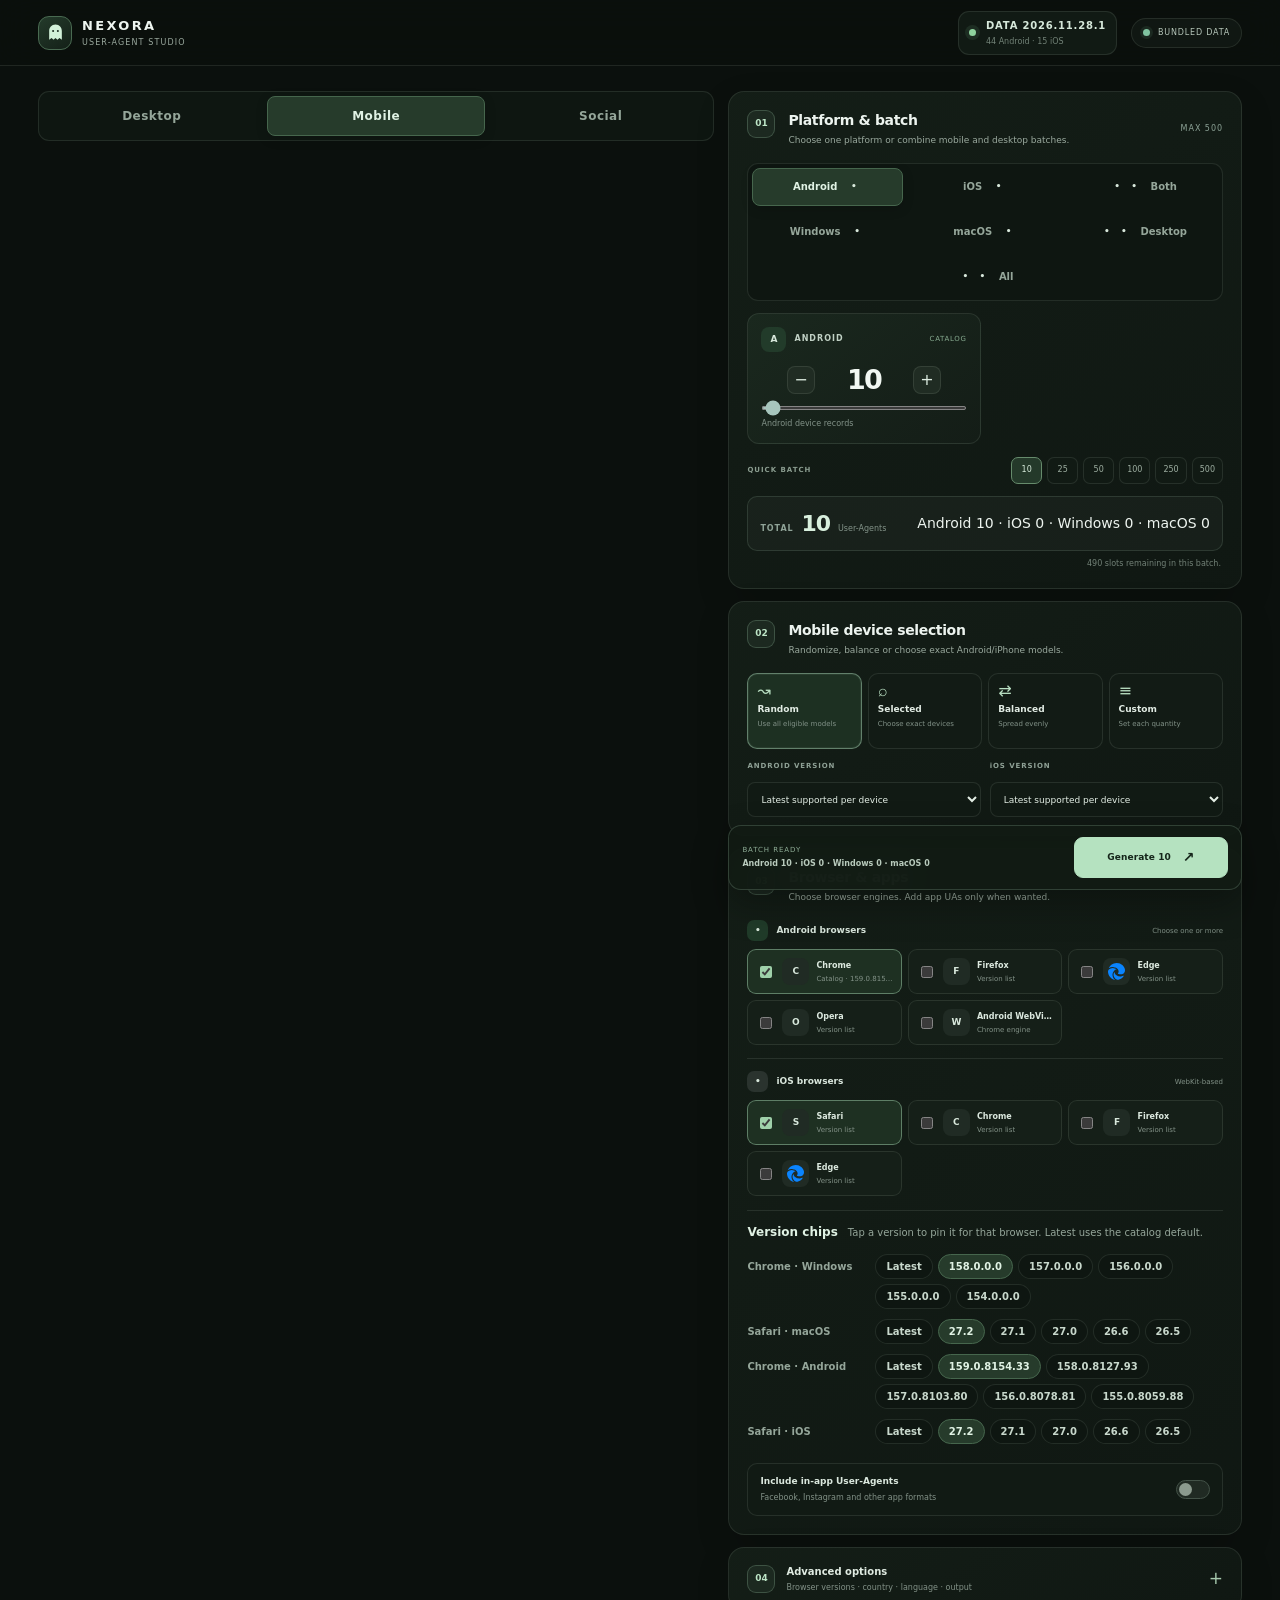
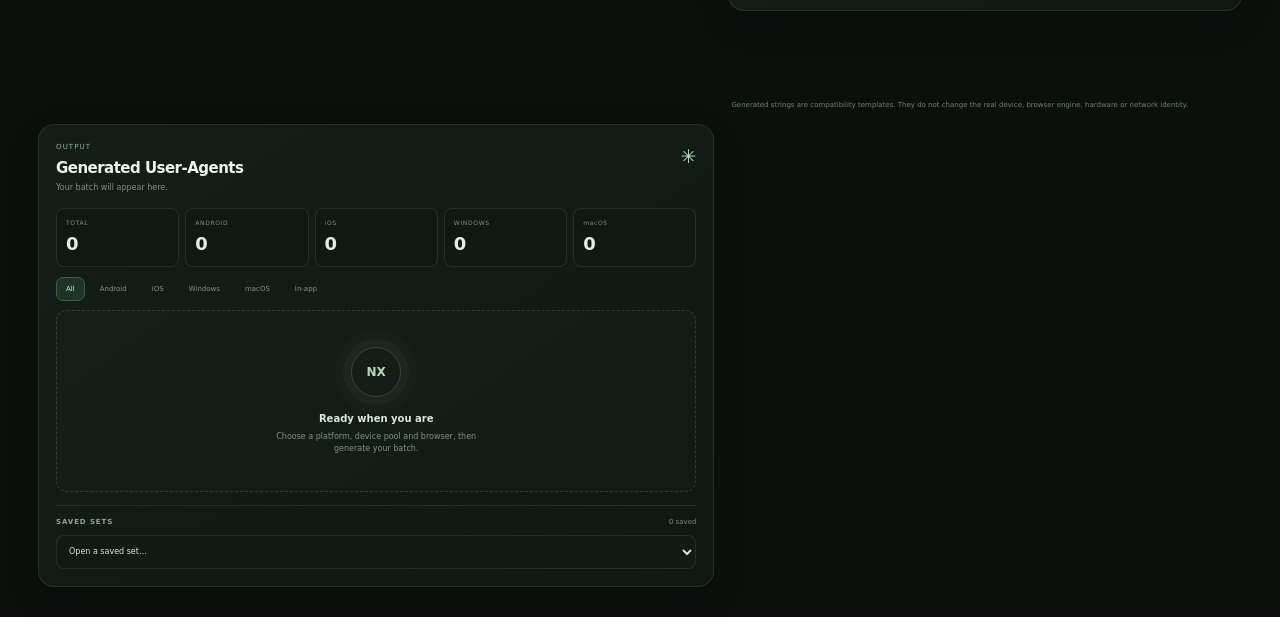
==== web/index.html @ 84e6a5cc "Phase 5.2: generator Desktop/Mobile/Social tabs, version chips, per-tab behavior" ====
<!doctype html>
<html lang="en">
<head>
  <meta charset="utf-8">
  <meta name="viewport" content="width=device-width,initial-scale=1">
  <meta name="theme-color" content="#101316">
  <meta name="description" content="Generate Android, iOS, browser and verified in-app User-Agent batches with NEXORA.">
  <title>NEXORA — User-Agent Generator</title>
  <link rel="preconnect" href="https://cdn.simpleicons.org" crossorigin>
  <link rel="stylesheet" href="./styles.css?v=20261126-11">
  <link rel="icon" href="data:image/svg+xml,%3Csvg xmlns='http://www.w3.org/2000/svg' viewBox='0 0 40 40'%3E%3Crect x='1' y='1' width='38' height='38' rx='10' fill='%23202b28' stroke='%23657b73'/%3E%3Ctext x='20' y='27' text-anchor='middle' font-family='Arial' font-weight='bold' font-size='22' fill='%23c4ddd4'%3EN%3C/text%3E%3C/svg%3E">
</head>
<body>
<div class="app-shell">
  <aside class="sidebar" id="sidebar">
    <div class="brand">
      <div class="brand-mark"><svg viewBox="0 0 24 24" fill="currentColor" fill-rule="evenodd" aria-hidden="true"><path d="M12,2 C7,2 4,6 4,10 L4,21 L7,19 L9.5,21 L12,19 L14.5,21 L17,19 L20,21 L20,10 C20,6 17,2 12,2 Z M7.7,10 a1.3,1.3 0 1,0 2.6,0 a1.3,1.3 0 1,0 -2.6,0 Z M13.7,10 a1.3,1.3 0 1,0 2.6,0 a1.3,1.3 0 1,0 -2.6,0 Z"/></svg></div>
      <div class="brand-copy"><strong>NEXORA</strong><small>NEXT / USER-AGENT STUDIO</small></div>
    </div>
    <div class="workspace-switcher">
      <span class="workspace-icon">NX</span>
      <span><strong>Public workspace</strong><small>Compatibility data</small></span>
      <span class="chevron">⌄</span>
    </div>
    <nav class="nav" aria-label="Main navigation">
      <div class="nav-label">GENERATION</div>
      <button class="nav-item active" data-view="generator"><span class="nav-icon">✳</span>User-Agent Studio</button>
      <button class="nav-item admin-only hidden" data-view="devices"><span class="nav-icon">▯</span>Device Catalog</button>
      <button class="nav-item admin-only hidden" data-view="applications"><span class="nav-icon">▣</span>App Versions</button>
      <div class="nav-label admin-nav-label admin-only hidden">SYSTEM ADMIN</div>
      <button class="nav-item admin-only hidden" data-view="overview"><span class="nav-icon">◫</span>System Overview</button>
      <button class="nav-item admin-only hidden" data-view="compatibility"><span class="nav-icon">⌘</span>Compatibility</button>
      <button class="nav-item admin-only hidden" data-view="automation"><span class="nav-icon">↻</span>Sources & Automation</button>
      <button class="nav-item admin-only hidden" data-view="review"><span class="nav-icon">☷</span>Review Queue <span class="nav-count hidden" id="reviewCount">0</span></button>
      <button class="nav-item admin-only hidden" data-view="assistant"><span class="nav-icon">✳</span>AI Assistant <span class="nav-pill">AI</span></button>
      <button class="nav-item admin-only hidden" data-view="audit"><span class="nav-icon">◷</span>Audit Log</button>
      <button class="nav-item admin-only hidden" data-view="settings"><span class="nav-icon">⚙</span>System Settings</button>
    </nav>
    <div class="sidebar-bottom">
      <div class="api-health"><span class="health-dot" id="healthDot"></span><span><strong id="healthText">Checking API</strong><small id="healthSub">Connecting to data service</small></span></div>
      <button class="sidebar-help admin-only hidden" data-view="about"><span>ⓘ</span>Platform information <kbd>INFO</kbd></button>
      <div class="sidebar-foot">NEXORA NEXT <span>v1.0.0</span></div>
    </div>
  </aside>

  <main class="main-column">
    <header class="topbar">
      <div class="topbar-left">
        <button class="icon-button mobile-menu" id="mobileMenu" aria-label="Open administrator navigation">☰</button>
        <a class="topbar-brand" href="./" aria-label="NEXORA User-Agent Studio home">
          <span class="topbar-brand-mark"><svg viewBox="0 0 24 24" fill="currentColor" fill-rule="evenodd" aria-hidden="true"><path d="M12,2 C7,2 4,6 4,10 L4,21 L7,19 L9.5,21 L12,19 L14.5,21 L17,19 L20,21 L20,10 C20,6 17,2 12,2 Z M7.7,10 a1.3,1.3 0 1,0 2.6,0 a1.3,1.3 0 1,0 -2.6,0 Z M13.7,10 a1.3,1.3 0 1,0 2.6,0 a1.3,1.3 0 1,0 -2.6,0 Z"/></svg></span>
          <span><strong>NEXORA</strong><small>USER-AGENT STUDIO</small></span>
        </a>
        <div class="breadcrumbs"><span>NEXORA</span><b>/</b><strong id="breadcrumbCurrent">User-Agent Studio</strong></div>
      </div>
      <div class="topbar-actions">
        <div class="catalog-status topbar-status">
          <span class="status-dot" id="catalogStatusDot"></span>
          <span><strong id="uaCatalogVersion">Connecting catalog</strong><small id="uaDeviceMeta">59 device records expected</small></span>
        </div>
        <div class="data-status"><span class="status-dot" id="topStatusDot"></span><span id="topStatusText">DATA READY</span></div>
        <div class="admin-chip" id="adminChip"><span class="avatar" id="adminAvatar">G</span><span id="adminLabel">Guest access</span><button id="authButton">Sign in</button></div>
      </div>
    </header>

    <div class="content">
      <section class="view admin-only hidden" id="view-overview">
        <div class="page-intro intro-row">
          <div><div class="eyebrow">NEXORA / SYSTEM OVERVIEW</div><h1>Your system, at a glance.</h1><p>Monitor catalog health, database releases, automation, review queues and application-template coverage.</p></div>
          <div class="intro-actions"><button class="button button-secondary" data-go="automation">Source automation</button><button class="button button-primary" data-go="review">Review queue ↗</button></div>
        </div>
        <div class="stats-grid">
          <div class="stat-card"><div class="stat-top"><span>DEVICE RECORDS</span><span class="stat-icon">▯</span></div><div class="stat-value" id="statDevices">—</div><div class="stat-foot"><span class="mini-dot good"></span><span id="statDeviceFoot">Android and iOS catalog</span></div></div>
          <div class="stat-card"><div class="stat-top"><span>ANDROID DEVICES</span><span class="stat-icon">◉</span></div><div class="stat-value" id="statAndroid">—</div><div class="stat-foot">Device catalog</div></div>
          <div class="stat-card"><div class="stat-top"><span>IOS DEVICES</span><span class="stat-icon">▣</span></div><div class="stat-value" id="statIos">—</div><div class="stat-foot">Emulation reference records</div></div>
          <div class="stat-card"><div class="stat-top"><span>APP VERSION COVERAGE</span><span class="stat-icon">◷</span></div><div class="stat-value" id="statCoverage">—</div><div class="stat-foot"><span class="mini-dot warn"></span><span id="statCoverageFoot">Version metadata availability</span></div></div>
        </div>
        <div class="overview-grid">
          <div class="panel welcome-panel">
            <div class="panel-heading"><div><div class="eyebrow">SYSTEM CONTROL CENTER</div><h2>One control plane. Full visibility.</h2></div><div class="panel-mark">N</div></div>
            <p>Monitor device specifications, operating-system support, application version metadata, UA-template coverage and source automation from one private administrative workspace. Public generation remains separate from administrative controls.</p>
            <div class="welcome-actions"><button class="button button-primary" data-go="generator">Create a dataset ↗</button><button class="text-button" data-go="devices">Explore device library <span>→</span></button></div>
            <div class="feature-strip"><div><span>01 / CATALOG</span><strong>Structured device records</strong><small>Shared source of truth</small></div><div><span>02 / GENERATE</span><strong>Compatibility test data</strong><small>Reusable exports</small></div><div><span>03 / AUTOMATE</span><strong>Source monitoring</strong><small>Human-reviewed changes</small></div></div>
          </div>
          <div class="panel activity-panel">
            <div class="panel-heading"><div><div class="eyebrow">DATABASE STATUS</div><h2>Current data release</h2></div><span class="tag" id="dataVersionTag">Loading</span></div>
            <div class="activity-summary"><div class="activity-version" id="activityVersion">—</div><div><strong id="activityDate">Loading metadata</strong><small id="activitySource">Bundled data snapshot</small></div></div>
            <div class="activity-line"><span class="activity-bullet"></span><div><strong id="activityHealth">Checking data integrity</strong><small id="activityHealthDetail">Waiting for data service</small></div></div>
            <div class="activity-note"><span class="info-icon">i</span><span>Only records with traceable evidence should be treated as verified. Empty version fields are intentionally shown as unverified, not guessed.</span></div>
          </div>
        </div>
        <div class="panel quick-panel"><div class="panel-heading"><div><div class="eyebrow">ADMIN SHORTCUTS</div><h2>Operational shortcuts.</h2></div></div><div class="quick-grid">
          <button class="quick-card" data-go="generator"><span class="quick-icon">▦</span><strong>Build a bulk dataset</strong><small>Filter device records and export JSON or CSV.</small><span class="quick-arrow">↗</span></button>
          <button class="quick-card" data-go="devices"><span class="quick-icon">▯</span><strong>Manage device records</strong><small>Search specifications and model identifiers.</small><span class="quick-arrow">↗</span></button>
          <button class="quick-card" data-go="applications"><span class="quick-icon">▣</span><strong>Check app versions</strong><small>See which application versions have evidence.</small><span class="quick-arrow">↗</span></button>
          <button class="quick-card admin-only hidden" data-go="automation"><span class="quick-icon">↻</span><strong>Run source monitoring</strong><small>Check trusted sources for new information.</small><span class="quick-arrow">↗</span></button>
        </div></div>
        <div class="admin-system-panel admin-only">
          <div class="section-heading"><div><div class="eyebrow">SYSTEM INTELLIGENCE</div><h2>Operational overview</h2><p>Live status from the configured NEXORA service and published catalogs.</p></div><span class="tag" id="systemAdminStatus">ADMIN SESSION</span></div>
          <div class="system-metrics">
            <article class="system-metric"><span>API SERVICE</span><strong id="systemApiStatus">Checking</strong><small id="systemApiDetail">Service health</small></article>
            <article class="system-metric"><span>DATABASE RELEASE</span><strong id="systemDatabaseVersion">—</strong><small id="systemDatabaseDate">Catalog revision</small></article>
            <article class="system-metric"><span>DEVICE RECORDS</span><strong id="systemDeviceCount">—</strong><small id="systemPlatformCounts">Android / iOS</small></article>
            <article class="system-metric"><span>APPLICATIONS</span><strong id="systemAppCount">—</strong><small id="systemAppCoverage">Version coverage</small></article>
            <article class="system-metric"><span>UA TEMPLATES</span><strong id="systemUaCatalog">Not published</strong><small id="systemUaCoverage">Evidence-backed app templates</small></article>
            <article class="system-metric"><span>REVIEW QUEUE</span><strong id="systemPendingCount">—</strong><small>Awaiting administrator decision</small></article>
          </div>
          <div class="system-detail-grid">
            <div class="panel system-detail-card"><div class="panel-heading"><div><div class="eyebrow">DATA PIPELINE</div><h3>Collection status</h3></div><span class="tag neutral">Live</span></div><div id="systemPipelineRows" class="system-status-list"><div class="system-status-row"><span>Device catalog</span><strong>Loading</strong></div><div class="system-status-row"><span>UA template catalog</span><strong>Checking</strong></div><div class="system-status-row"><span>Source connectors</span><strong>Checking</strong></div></div></div>
            <div class="panel system-detail-card"><div class="panel-heading"><div><div class="eyebrow">LATEST ACTIVITY</div><h3>Recent system events</h3></div><button class="text-button" data-go="audit">Open audit log →</button></div><div id="systemRecentEvents" class="system-status-list"><div class="system-status-row"><span>Waiting for audit events</span><strong>—</strong></div></div></div>
          </div>
          <div class="system-footnote"><span class="info-icon">i</span><span>Secrets and environment-variable values are never exposed in this dashboard. Configuration presence is shown only where the API reports it.</span></div>
        </div>
        <footer class="page-footer"><span>© NEXORA NEXT</span><span>Public compatibility data · Admin changes are audited</span><a href="./generator-legacy.html" class="legacy-link">Previous generator ↗</a></footer>
      </section>

      <section class="view active" id="view-generator">
        <div class="ua-workspace" id="uaGenerator">
          <div class="ua-tabs" role="tablist" aria-label="Generator type">
            <button type="button" class="ua-tab" data-generator-tab="desktop" role="tab" aria-selected="false">Desktop</button>
            <button type="button" class="ua-tab active" data-generator-tab="mobile" role="tab" aria-selected="true">Mobile</button>
            <button type="button" class="ua-tab" data-generator-tab="social" role="tab" aria-selected="false">Social</button>
          </div>
          <div class="ua-config-column">
            <section class="ua-card">
              <div class="ua-section-head">
                <div class="ua-section-title"><span class="ua-step">01</span><div><h2>Platform & batch</h2><p>Choose one platform or combine mobile and desktop batches.</p></div></div>
                <span class="step-note">MAX 500</span>
              </div>
              <div class="platform-switch" role="group" aria-label="Platform selection">
                <button type="button" class="platform-mode active" data-platform-mode="android"><img src="https://cdn.simpleicons.org/android/3DDC84" alt="" loading="lazy"><span>Android</span></button>
                <button type="button" class="platform-mode" data-platform-mode="ios"><img src="https://cdn.simpleicons.org/apple/FFFFFF" alt="" loading="lazy"><span>iOS</span></button>
                <button type="button" class="platform-mode" data-platform-mode="mixed"><span class="dual-platform-icons"><img src="https://cdn.simpleicons.org/android/3DDC84" alt=""><img src="https://cdn.simpleicons.org/apple/FFFFFF" alt=""></span><span>Both</span></button>
                <button type="button" class="platform-mode" data-platform-mode="windows"><img src="https://cdn.simpleicons.org/windows/0078D4" alt="" loading="lazy"><span>Windows</span></button>
                <button type="button" class="platform-mode" data-platform-mode="macos"><img src="https://cdn.simpleicons.org/apple/FFFFFF" alt="" loading="lazy"><span>macOS</span></button>
                <button type="button" class="platform-mode" data-platform-mode="desktop"><span class="dual-platform-icons"><img src="https://cdn.simpleicons.org/windows/0078D4" alt=""><img src="https://cdn.simpleicons.org/apple/FFFFFF" alt=""></span><span>Desktop</span></button>
                <button type="button" class="platform-mode" data-platform-mode="all"><span class="dual-platform-icons"><img src="https://cdn.simpleicons.org/android/3DDC84" alt=""><img src="https://cdn.simpleicons.org/windows/0078D4" alt=""></span><span>All</span></button>
              </div>
              <div class="ua-platform-grid">
                <article class="ua-platform-card android-card" data-platform-card="android">
                  <div class="platform-card-head"><span class="platform-symbol android-symbol"><img src="https://cdn.simpleicons.org/android/3DDC84" alt="Android"></span><span class="platform-name">ANDROID</span><span class="platform-live">CATALOG</span></div>
                  <div class="qty-control"><button type="button" data-qty-step="android" data-step="-1" aria-label="Decrease Android quantity">−</button><input id="uaAndroidQty" type="number" min="0" max="500" value="10" inputmode="numeric" aria-label="Android quantity"><button type="button" data-qty-step="android" data-step="1" aria-label="Increase Android quantity">+</button></div>
                  <input class="qty-range" id="uaAndroidRange" type="range" min="0" max="500" value="10" aria-label="Android batch size">
                  <small>Android device records</small>
                </article>
                <article class="ua-platform-card ios-card hidden" data-platform-card="ios">
                  <div class="platform-card-head"><span class="platform-symbol ios-symbol"><img src="https://cdn.simpleicons.org/apple/FFFFFF" alt="Apple"></span><span class="platform-name">APPLE / iOS</span><span class="platform-live">REFERENCE</span></div>
                  <div class="qty-control"><button type="button" data-qty-step="ios" data-step="-1" aria-label="Decrease iOS quantity">−</button><input id="uaIosQty" type="number" min="0" max="500" value="0" inputmode="numeric" aria-label="iOS quantity"><button type="button" data-qty-step="ios" data-step="1" aria-label="Increase iOS quantity">+</button></div>
                  <input class="qty-range" id="uaIosRange" type="range" min="0" max="500" value="0" aria-label="iOS batch size">
                  <small>iPhone/iOS reference records</small>
                </article>
                <article class="ua-platform-card windows-card hidden" data-platform-card="windows">
                  <div class="platform-card-head"><span class="platform-symbol windows-symbol"><img src="https://cdn.simpleicons.org/windows/0078D4" alt="Windows"></span><span class="platform-name">WINDOWS DESKTOP</span><span class="platform-live">OS CATALOG</span></div>
                  <div class="qty-control"><button type="button" data-qty-step="windows" data-step="-1" aria-label="Decrease Windows quantity">−</button><input id="uaWindowsQty" type="number" min="0" max="500" value="0" inputmode="numeric" aria-label="Windows quantity"><button type="button" data-qty-step="windows" data-step="1" aria-label="Increase Windows quantity">+</button></div>
                  <input class="qty-range" id="uaWindowsRange" type="range" min="0" max="500" value="0" aria-label="Windows batch size">
                  <small>Windows 11 and Windows 10 releases</small>
                </article>
                <article class="ua-platform-card macos-card hidden" data-platform-card="macos">
                  <div class="platform-card-head"><span class="platform-symbol macos-symbol"><img src="https://cdn.simpleicons.org/apple/FFFFFF" alt="macOS"></span><span class="platform-name">macOS DESKTOP</span><span class="platform-live">OS CATALOG</span></div>
                  <div class="qty-control"><button type="button" data-qty-step="macos" data-step="-1" aria-label="Decrease macOS quantity">−</button><input id="uaMacosQty" type="number" min="0" max="500" value="0" inputmode="numeric" aria-label="macOS quantity"><button type="button" data-qty-step="macos" data-step="1" aria-label="Increase macOS quantity">+</button></div>
                  <input class="qty-range" id="uaMacosRange" type="range" min="0" max="500" value="0" aria-label="macOS batch size">
                  <small>Latest 10 macOS major releases</small>
                </article>
              </div>
              <div class="batch-presets"><span>QUICK BATCH</span><div>
                <button type="button" data-batch-preset="10" class="active">10</button><button type="button" data-batch-preset="25">25</button><button type="button" data-batch-preset="50">50</button><button type="button" data-batch-preset="100">100</button><button type="button" data-batch-preset="250">250</button><button type="button" data-batch-preset="500">500</button>
              </div></div>
              <div class="ua-total-row"><div><span class="total-label">TOTAL</span><strong id="uaTotal">10</strong><span class="total-unit">User-Agents</span></div><span id="uaBatchSummary">10 Android · 0 iOS</span></div>
              <p class="batch-limit-note" id="batchLimitNote">One batch can contain up to 500 records.</p>
            </section>

            <section class="ua-card" id="uaMobileDeviceCard">
              <div class="ua-section-head"><div class="ua-section-title"><span class="ua-step">02</span><div><h2>Mobile device selection</h2><p>Randomize, balance or choose exact Android/iPhone models.</p></div></div></div>
              <div class="distribution-grid" role="radiogroup" aria-label="Device distribution">
                <label class="distribution-option selected"><input type="radio" name="uaDistribution" value="random" checked><span class="distribution-icon">↝</span><strong>Random</strong><small>Use all eligible models</small></label>
                <label class="distribution-option"><input type="radio" name="uaDistribution" value="specific"><span class="distribution-icon">⌕</span><strong>Selected</strong><small>Choose exact devices</small></label>
                <label class="distribution-option"><input type="radio" name="uaDistribution" value="balanced"><span class="distribution-icon">⇄</span><strong>Balanced</strong><small>Spread evenly</small></label>
                <label class="distribution-option"><input type="radio" name="uaDistribution" value="custom"><span class="distribution-icon">≡</span><strong>Custom</strong><small>Set each quantity</small></label>
              </div>
              <div class="ua-device-picker hidden" id="uaDevicePicker">
                <div class="device-picker-head"><div><strong>Choose devices</strong><small id="uaSelectedCount">0 selected</small></div><div class="device-picker-actions"><button type="button" data-device-action="select-visible">Select visible</button><button type="button" data-device-action="clear-visible">Clear</button></div></div>
                <div class="device-search"><span>⌕</span><input id="uaDeviceSearch" placeholder="Search model or brand…" autocomplete="off"></div>
                <div class="device-platform-tabs">
                  <button type="button" class="device-tab active" data-device-tab="android"><img src="https://cdn.simpleicons.org/android/3DDC84" alt=""> Android <span id="uaAndroidDeviceCount">0</span></button>
                  <button type="button" class="device-tab" data-device-tab="ios"><img src="https://cdn.simpleicons.org/apple/FFFFFF" alt=""> iOS <span id="uaIosDeviceCount">0</span></button>
                </div>
                <div id="uaAndroidDeviceList" class="ua-device-list"></div><div id="uaIosDeviceList" class="ua-device-list hidden"></div>
                <p class="field-hint" id="uaDistributionHint">Select the models you want included.</p>
              </div>
              <div class="ua-os-grid">
                <div class="field"><label for="uaAndroidOs">ANDROID VERSION</label><select class="form-control" id="uaAndroidOs"><option value="latest">Latest per device</option><option value="random">Random supported</option></select></div>
                <div class="field"><label for="uaIosOs">iOS VERSION</label><select class="form-control" id="uaIosOs"><option value="latest">Latest per device</option><option value="random">Random supported</option></select></div>
              </div>
            </section>

            <section class="ua-card hidden" id="uaDesktopOsCard">
              <div class="ua-section-head"><div class="ua-section-title"><span class="ua-step">02B</span><div><h2>Desktop OS releases</h2><p>Choose a Windows or macOS release for the output metadata.</p></div></div></div>
              <div class="ua-os-grid desktop-os-grid">
                <div class="field" id="uaWindowsOsField"><label for="uaWindowsOs">WINDOWS RELEASE</label><select class="form-control" id="uaWindowsOs"><option value="latest">Latest Windows release</option><option value="random">Random Windows release</option></select></div>
                <div class="field" id="uaMacosOsField"><label for="uaMacosOs">macOS RELEASE</label><select class="form-control" id="uaMacosOs"><option value="latest">Latest macOS release</option><option value="random">Random macOS release</option></select></div>
              </div>
              <p class="field-hint desktop-os-note">Windows 10/11 and modern macOS releases use frozen platform tokens in standard browser User-Agents. The selected OS release/build is recorded separately; it is not inserted as a made-up token.</p>
            </section>

            <section class="ua-card">
              <div class="ua-section-head"><div class="ua-section-title"><span class="ua-step">03</span><div><h2>Browser & apps</h2><p>Choose browser engines. Add app UAs only when wanted.</p></div></div></div>
              <div class="browser-platform-block">
                <div class="browser-platform-title"><span class="mini-platform android-mini"><img src="https://cdn.simpleicons.org/android/3DDC84" alt=""></span><strong>Android browsers</strong><small>Choose one or more</small></div>
                <div class="browser-choice-grid">
                  <label class="browser-choice"><input type="checkbox" data-browser="chrome" data-platform="android" checked><span class="browser-logo"><img src="https://cdn.simpleicons.org/googlechrome/4285F4" alt="Chrome"></span><span><b>Chrome</b><small id="chromeCatalogVersion">Database version</small></span></label>
                  <label class="browser-choice"><input type="checkbox" data-browser="firefox" data-platform="android"><span class="browser-logo"><img src="https://cdn.simpleicons.org/firefoxbrowser/FF7139" alt="Firefox"></span><span><b>Firefox</b><small>Version list</small></span></label>
                  <label class="browser-choice"><input type="checkbox" data-browser="edge" data-platform="android"><span class="browser-logo"><img src="./icons/microsoftedge.svg" alt="Edge" onerror="this.remove()"></span><span><b>Edge</b><small>Version list</small></span></label>
                  <label class="browser-choice"><input type="checkbox" data-browser="opera" data-platform="android"><span class="browser-logo"><img src="https://cdn.simpleicons.org/opera/FF1B2D" alt="Opera"></span><span><b>Opera</b><small>Version list</small></span></label>
                  <label class="browser-choice"><input type="checkbox" data-browser="webview" data-platform="android"><span class="browser-logo"><img src="https://cdn.simpleicons.org/googlechrome/4285F4" alt="WebView"></span><span><b>Android WebView</b><small>Chrome engine</small></span></label>
                </div>
              </div>
              <div class="browser-platform-block">
                <div class="browser-platform-title"><span class="mini-platform ios-mini"><img src="https://cdn.simpleicons.org/apple/FFFFFF" alt=""></span><strong>iOS browsers</strong><small>WebKit-based</small></div>
                <div class="browser-choice-grid">
                  <label class="browser-choice"><input type="checkbox" data-browser="safari" data-platform="ios" checked><span class="browser-logo"><img src="https://cdn.simpleicons.org/safari/0A84FF" alt="Safari"></span><span><b>Safari</b><small>Version list</small></span></label>
                  <label class="browser-choice"><input type="checkbox" data-browser="chrome" data-platform="ios"><span class="browser-logo"><img src="https://cdn.simpleicons.org/googlechrome/4285F4" alt="Chrome"></span><span><b>Chrome</b><small>Version list</small></span></label>
                  <label class="browser-choice"><input type="checkbox" data-browser="firefox" data-platform="ios"><span class="browser-logo"><img src="https://cdn.simpleicons.org/firefoxbrowser/FF7139" alt="Firefox"></span><span><b>Firefox</b><small>Version list</small></span></label>
                  <label class="browser-choice"><input type="checkbox" data-browser="edge" data-platform="ios"><span class="browser-logo"><img src="./icons/microsoftedge.svg" alt="Edge" onerror="this.remove()"></span><span><b>Edge</b><small>Version list</small></span></label>
                </div>
              </div>
              <div class="browser-platform-block" data-desktop-browser-platform="windows">
                <div class="browser-platform-title"><span class="mini-platform windows-mini"><img src="https://cdn.simpleicons.org/windows/0078D4" alt=""></span><strong>Windows browsers</strong><small>Latest 5 stable releases per browser</small></div>
                <div class="browser-choice-grid">
                  <label class="browser-choice"><input type="checkbox" data-browser="chrome" data-platform="windows" checked><span class="browser-logo"><img src="https://cdn.simpleicons.org/googlechrome/4285F4" alt="Chrome"></span><span><b>Chrome</b><small>Stable · 5 releases</small></span></label>
                  <label class="browser-choice"><input type="checkbox" data-browser="firefox" data-platform="windows"><span class="browser-logo"><img src="https://cdn.simpleicons.org/firefoxbrowser/FF7139" alt="Firefox"></span><span><b>Firefox</b><small>Stable · 5 releases</small></span></label>
                  <label class="browser-choice"><input type="checkbox" data-browser="edge" data-platform="windows"><span class="browser-logo"><img src="./icons/microsoftedge.svg" alt="Edge" onerror="this.remove()"></span><span><b>Edge</b><small>Stable · 5 releases</small></span></label>
                  <label class="browser-choice"><input type="checkbox" data-browser="opera" data-platform="windows"><span class="browser-logo"><img src="https://cdn.simpleicons.org/opera/FF1B2D" alt="Opera"></span><span><b>Opera</b><small>Stable · 5 releases</small></span></label>
                </div>
              </div>
              <div class="browser-platform-block" data-desktop-browser-platform="macos">
                <div class="browser-platform-title"><span class="mini-platform macos-mini"><img src="https://cdn.simpleicons.org/apple/FFFFFF" alt=""></span><strong>macOS browsers</strong><small>Latest 5 stable releases per browser</small></div>
                <div class="browser-choice-grid">
                  <label class="browser-choice"><input type="checkbox" data-browser="chrome" data-platform="macos"><span class="browser-logo"><img src="https://cdn.simpleicons.org/googlechrome/4285F4" alt="Chrome"></span><span><b>Chrome</b><small>Stable · 5 releases</small></span></label>
                  <label class="browser-choice"><input type="checkbox" data-browser="firefox" data-platform="macos"><span class="browser-logo"><img src="https://cdn.simpleicons.org/firefoxbrowser/FF7139" alt="Firefox"></span><span><b>Firefox</b><small>Stable · 5 releases</small></span></label>
                  <label class="browser-choice"><input type="checkbox" data-browser="edge" data-platform="macos"><span class="browser-logo"><img src="./icons/microsoftedge.svg" alt="Edge" onerror="this.remove()"></span><span><b>Edge</b><small>Stable · 5 releases</small></span></label>
                  <label class="browser-choice"><input type="checkbox" data-browser="opera" data-platform="macos"><span class="browser-logo"><img src="https://cdn.simpleicons.org/opera/FF1B2D" alt="Opera"></span><span><b>Opera</b><small>Stable · 5 releases</small></span></label>
                  <label class="browser-choice"><input type="checkbox" data-browser="safari" data-platform="macos" checked><span class="browser-logo"><img src="https://cdn.simpleicons.org/safari/0A84FF" alt="Safari"></span><span><b>Safari</b><small>Stable · 5 releases</small></span></label>
                </div>
              </div>
              <div class="version-chips-block">
                <div class="version-chips-head"><strong>Version chips</strong><small>Tap a version to pin it for that browser. Latest uses the catalog default.</small></div>
                <div id="uaVersionChips" class="version-chips"></div>
              </div>
              <label class="include-apps-toggle" id="uaIncludeAppsToggle"><span class="include-apps-copy"><strong>Include in-app User-Agents</strong><small>Facebook, Instagram and other app formats</small></span><input id="uaIncludeApps" type="checkbox"><i></i></label>
              <div class="in-app-panel hidden" id="uaInAppPanel">
                <div class="app-template-toolbar"><span id="uaTemplateSummary">Checking app template catalog…</span><input id="uaAppSearch" class="form-control" placeholder="Search apps…" autocomplete="off"></div>
                <div class="app-template-grid" id="uaAppGrid"></div>
              </div>
            </section>

            <details class="ua-card advanced-card">
              <summary><span class="ua-step">04</span><span><strong>Advanced options</strong><small>Browser versions · country · language · output</small></span><b class="advanced-chevron">+</b></summary>
              <div class="advanced-content">
                <div class="advanced-block">
                  <div class="advanced-block-title">Browser versions</div>
                  <div class="field version-mode-field"><label for="uaVersionMode">VERSION MODE</label><select id="uaVersionMode" class="form-control"><option value="latest">Latest version (default)</option><option value="random5">Random · last 5 versions</option></select></div>
                  <div class="advanced-version-grid">
                    <div class="field"><label for="uaChromeVersion">CHROME ANDROID</label><input id="uaChromeVersion" class="form-control" placeholder="From database" autocomplete="off"></div>
                    <div class="field"><label for="uaChromiumEngineVersion">CHROMIUM ENGINE</label><input id="uaChromiumEngineVersion" class="form-control" placeholder="From Chrome catalog"></div>
                    <div class="field"><label for="uaSafariVersion">SAFARI iOS</label><input id="uaSafariVersion" class="form-control" placeholder="Pick or enter exact version" autocomplete="off"></div>
                    <div class="field"><label for="uaChromeIosVersion">CHROME iOS</label><input id="uaChromeIosVersion" class="form-control" placeholder="Pick or enter exact version" autocomplete="off"></div>
                    <div class="field"><label for="uaFirefoxAndroidVersion">FIREFOX ANDROID</label><input id="uaFirefoxAndroidVersion" class="form-control" placeholder="Pick or enter exact version" autocomplete="off"></div>
                    <div class="field"><label for="uaFirefoxIosVersion">FIREFOX iOS</label><input id="uaFirefoxIosVersion" class="form-control" placeholder="Pick or enter exact version" autocomplete="off"></div>
                    <div class="field"><label for="uaEdgeAndroidVersion">EDGE ANDROID</label><input id="uaEdgeAndroidVersion" class="form-control" placeholder="Pick or enter exact version" autocomplete="off"></div>
                    <div class="field"><label for="uaEdgeIosVersion">EDGE iOS</label><input id="uaEdgeIosVersion" class="form-control" placeholder="Pick or enter exact version" autocomplete="off"></div>
                    <div class="field"><label for="uaOperaVersion">OPERA ANDROID</label><input id="uaOperaVersion" class="form-control" placeholder="Pick or enter exact version" autocomplete="off"></div>
                    <div class="field"><label for="uaChromeWindowsVersion">CHROME WINDOWS</label><input id="uaChromeWindowsVersion" class="form-control" placeholder="Desktop UA token version" autocomplete="off"></div>
                    <div class="field"><label for="uaFirefoxWindowsVersion">FIREFOX WINDOWS</label><input id="uaFirefoxWindowsVersion" class="form-control" placeholder="Pick stable release" autocomplete="off"></div>
                    <div class="field"><label for="uaEdgeWindowsVersion">EDGE WINDOWS</label><input id="uaEdgeWindowsVersion" class="form-control" placeholder="Desktop UA token version" autocomplete="off"></div>
                    <div class="field"><label for="uaOperaWindowsVersion">OPERA WINDOWS</label><input id="uaOperaWindowsVersion" class="form-control" placeholder="Desktop UA token version" autocomplete="off"></div>
                    <div class="field"><label for="uaChromeMacosVersion">CHROME macOS</label><input id="uaChromeMacosVersion" class="form-control" placeholder="Desktop UA token version" autocomplete="off"></div>
                    <div class="field"><label for="uaFirefoxMacosVersion">FIREFOX macOS</label><input id="uaFirefoxMacosVersion" class="form-control" placeholder="Pick stable release" autocomplete="off"></div>
                    <div class="field"><label for="uaEdgeMacosVersion">EDGE macOS</label><input id="uaEdgeMacosVersion" class="form-control" placeholder="Desktop UA token version" autocomplete="off"></div>
                    <div class="field"><label for="uaOperaMacosVersion">OPERA macOS</label><input id="uaOperaMacosVersion" class="form-control" placeholder="Desktop UA token version" autocomplete="off"></div>
                    <div class="field"><label for="uaSafariMacosVersion">SAFARI macOS</label><input id="uaSafariMacosVersion" class="form-control" placeholder="Pick stable release" autocomplete="off"></div>
                  </div>
                  <p class="field-hint">Pick a version from each field's list, enter an exact token, or use Random mode to vary each result across the last 5 stable releases. Chromium-family desktop tokens are reduced to major.0.0.0.</p>
                </div>
                <div class="advanced-block">
                  <div class="advanced-block-title">Locale</div>
                  <div class="locale-grid">
                    <div class="field"><label for="uaCountry">COUNTRY / MARKET</label><select class="form-control" id="uaCountry"><option value="">All countries</option></select></div>
                    <div class="field"><label for="uaLanguage">LANGUAGE / ACCEPT-LANGUAGE</label><select class="form-control" id="uaLanguage"><option value="auto">Automatic from country</option>
<option value="af-ZA">Afrikaans (South Africa) — af-ZA</option>
<option value="sq-AL">Shqip / Albanian — sq-AL</option>
<option value="am-ET">Amharic — am-ET</option>
<option value="ar-SA">العربية (Saudi Arabia) — ar-SA</option>
<option value="ar-AE">العربية (UAE) — ar-AE</option>
<option value="ar-EG">العربية (Egypt) — ar-EG</option>
<option value="hy-AM">Armenian — hy-AM</option>
<option value="az-AZ">Azerbaijani — az-AZ</option>
<option value="eu-ES">Basque — eu-ES</option>
<option value="be-BY">Belarusian — be-BY</option>
<option value="bn-BD">বাংলা (বাংলাদেশ) — bn-BD</option>
<option value="bn-IN">বাংলা (ভারত) — bn-IN</option>
<option value="bs-BA">Bosnian — bs-BA</option>
<option value="bg-BG">Bulgarian — bg-BG</option>
<option value="my-MM">Burmese — my-MM</option>
<option value="ca-ES">Catalan — ca-ES</option>
<option value="zh-CN">中文 (简体) — zh-CN</option>
<option value="zh-TW">中文 (繁體) — zh-TW</option>
<option value="zh-HK">中文 (香港) — zh-HK</option>
<option value="hr-HR">Croatian — hr-HR</option>
<option value="cs-CZ">Czech — cs-CZ</option>
<option value="da-DK">Danish — da-DK</option>
<option value="nl-NL">Dutch — nl-NL</option>
<option value="nl-BE">Dutch (Belgium) — nl-BE</option>
<option value="en-US">English (United States) — en-US</option>
<option value="en-GB">English (United Kingdom) — en-GB</option>
<option value="en-CA">English (Canada) — en-CA</option>
<option value="en-AU">English (Australia) — en-AU</option>
<option value="en-NZ">English (New Zealand) — en-NZ</option>
<option value="en-IN">English (India) — en-IN</option>
<option value="en-SG">English (Singapore) — en-SG</option>
<option value="en-ZA">English (South Africa) — en-ZA</option>
<option value="et-EE">Estonian — et-EE</option>
<option value="fa-IR">فارسی / Persian — fa-IR</option>
<option value="fil-PH">Filipino — fil-PH</option>
<option value="fi-FI">Finnish — fi-FI</option>
<option value="fr-FR">French (France) — fr-FR</option>
<option value="fr-CA">French (Canada) — fr-CA</option>
<option value="fr-BE">French (Belgium) — fr-BE</option>
<option value="gl-ES">Galician — gl-ES</option>
<option value="ka-GE">Georgian — ka-GE</option>
<option value="de-DE">German (Germany) — de-DE</option>
<option value="de-AT">German (Austria) — de-AT</option>
<option value="de-CH">German (Switzerland) — de-CH</option>
<option value="el-GR">Greek — el-GR</option>
<option value="gu-IN">Gujarati — gu-IN</option>
<option value="he-IL">עברית / Hebrew — he-IL</option>
<option value="hi-IN">हिन्दी / Hindi — hi-IN</option>
<option value="hu-HU">Hungarian — hu-HU</option>
<option value="is-IS">Icelandic — is-IS</option>
<option value="id-ID">Bahasa Indonesia — id-ID</option>
<option value="ga-IE">Irish — ga-IE</option>
<option value="it-IT">Italian — it-IT</option>
<option value="ja-JP">日本語 / Japanese — ja-JP</option>
<option value="kn-IN">Kannada — kn-IN</option>
<option value="kk-KZ">Kazakh — kk-KZ</option>
<option value="km-KH">Khmer — km-KH</option>
<option value="ko-KR">한국어 / Korean — ko-KR</option>
<option value="lo-LA">Lao — lo-LA</option>
<option value="lv-LV">Latvian — lv-LV</option>
<option value="lt-LT">Lithuanian — lt-LT</option>
<option value="mk-MK">Macedonian — mk-MK</option>
<option value="ms-MY">Bahasa Melayu — ms-MY</option>
<option value="ml-IN">Malayalam — ml-IN</option>
<option value="mr-IN">Marathi — mr-IN</option>
<option value="mn-MN">Mongolian — mn-MN</option>
<option value="ne-NP">Nepali — ne-NP</option>
<option value="no-NO">Norwegian — no-NO</option>
<option value="ps-AF">Pashto — ps-AF</option>
<option value="pl-PL">Polish — pl-PL</option>
<option value="pt-BR">Português (Brasil) — pt-BR</option>
<option value="pt-PT">Português (Portugal) — pt-PT</option>
<option value="pa-IN">Punjabi (India) — pa-IN</option>
<option value="pa-PK">Punjabi (Pakistan) — pa-PK</option>
<option value="ro-RO">Romanian — ro-RO</option>
<option value="ru-RU">Русский / Russian — ru-RU</option>
<option value="sr-RS">Serbian — sr-RS</option>
<option value="si-LK">Sinhala — si-LK</option>
<option value="sk-SK">Slovak — sk-SK</option>
<option value="sl-SI">Slovenian — sl-SI</option>
<option value="es-ES">Español (España) — es-ES</option>
<option value="es-MX">Español (México) — es-MX</option>
<option value="es-AR">Español (Argentina) — es-AR</option>
<option value="es-CO">Español (Colombia) — es-CO</option>
<option value="es-CL">Español (Chile) — es-CL</option>
<option value="es-PE">Español (Peru) — es-PE</option>
<option value="sw-KE">Swahili — sw-KE</option>
<option value="sv-SE">Swedish — sv-SE</option>
<option value="ta-IN">தமிழ் / Tamil — ta-IN</option>
<option value="ta-LK">Tamil (Sri Lanka) — ta-LK</option>
<option value="te-IN">Telugu — te-IN</option>
<option value="th-TH">ไทย / Thai — th-TH</option>
<option value="tr-TR">Türkçe / Turkish — tr-TR</option>
<option value="uk-UA">Ukrainian — uk-UA</option>
<option value="ur-PK">اردو / Urdu — ur-PK</option>
<option value="ur-IN">Urdu (India) — ur-IN</option>
<option value="uz-UZ">Uzbek — uz-UZ</option>
<option value="vi-VN">Tiếng Việt / Vietnamese — vi-VN</option>
<option value="cy-GB">Welsh — cy-GB</option>
<option value="zu-ZA">Zulu — zu-ZA</option>
<option value="es-US">Spanish (United States) — es-US</option>
<option value="fr-CH">French (Switzerland) — fr-CH</option>
<option value="it-CH">Italian (Switzerland) — it-CH</option>
<option value="ar-QA">Arabic (Qatar) — ar-QA</option>
<option value="ar-KW">Arabic (Kuwait) — ar-KW</option>
<option value="ar-BH">Arabic (Bahrain) — ar-BH</option>
<option value="ar-OM">Arabic (Oman) — ar-OM</option>
<option value="ar-JO">Arabic (Jordan) — ar-JO</option>
<option value="ar-LB">Arabic (Lebanon) — ar-LB</option>
<option value="ar-MA">Arabic (Morocco) — ar-MA</option>
<option value="ar-DZ">Arabic (Algeria) — ar-DZ</option>
<option value="ar-TN">Arabic (Tunisia) — ar-TN</option>
<option value="en-IE">English (Ireland) — en-IE</option>
<option value="en-PH">English (Philippines) — en-PH</option>
<option value="en-MY">English (Malaysia) — en-MY</option>
<option value="en-HK">English (Hong Kong) — en-HK</option>
<option value="en-AE">English (UAE) — en-AE</option>
<option value="en-PK">English (Pakistan) — en-PK</option>
<option value="en-BD">English (Bangladesh) — en-BD</option>
<option value="fr-MA">French (Morocco) — fr-MA</option>
<option value="fr-DZ">French (Algeria) — fr-DZ</option>
<option value="pt-AO">Portuguese (Angola) — pt-AO</option>
<option value="pt-MZ">Portuguese (Mozambique) — pt-MZ</option>
<option value="es-VE">Spanish (Venezuela) — es-VE</option>
<option value="es-EC">Spanish (Ecuador) — es-EC</option>
<option value="es-UY">Spanish (Uruguay) — es-UY</option>
<option value="es-PY">Spanish (Paraguay) — es-PY</option>
<option value="es-BO">Spanish (Bolivia) — es-BO</option>
<option value="es-CR">Spanish (Costa Rica) — es-CR</option>
<option value="es-PA">Spanish (Panama) — es-PA</option>
<option value="es-GT">Spanish (Guatemala) — es-GT</option>
<option value="es-DO">Spanish (Dominican Republic) — es-DO</option>
<option value="es-PR">Spanish (Puerto Rico) — es-PR</option>
<option value="es-CU">Spanish (Cuba) — es-CU</option>
<option value="zh-SG">Chinese (Singapore) — zh-SG</option>
<option value="yue-HK">Cantonese (Hong Kong) — yue-HK</option>
<option value="hak-TW">Hakka — hak-TW</option>
<option value="jv-ID">Javanese — jv-ID</option>
<option value="su-ID">Sundanese — su-ID</option>
<option value="ceb-PH">Cebuano — ceb-PH</option>
<option value="ha-NG">Hausa — ha-NG</option>
<option value="yo-NG">Yoruba — yo-NG</option>
<option value="ig-NG">Igbo — ig-NG</option>
<option value="so-SO">Somali — so-SO</option>
<option value="rw-RW">Kinyarwanda — rw-RW</option>
<option value="mg-MG">Malagasy — mg-MG</option>
<option value="st-ZA">Sesotho — st-ZA</option>
<option value="xh-ZA">Xhosa — xh-ZA</option></select></div>
                  </div>
                  <p class="field-hint">Locale is exported as Accept-Language metadata. It is not inserted into standard browser User-Agent strings.</p>
                </div>
                <div class="advanced-block output-options">
                  <label class="toggle-line"><span><b>Remove duplicate strings</b><small>Return only unique User-Agent strings.</small></span><input id="uaDeduplicate" type="checkbox"><i></i></label>
                  <label class="toggle-line"><span><b>Interface sounds</b><small>Subtle click and completion feedback.</small></span><input id="uaSound" type="checkbox"><i></i></label>
                </div>
              </div>
            </details>

            <div class="ua-generate-bar">
              <div><span class="eyebrow">BATCH READY</span><strong id="uaReadySummary">10 Android · 0 iOS</strong></div>
              <button class="button button-primary ua-generate-button" id="generateButton"><span>Generate <b id="generateButtonCount">10</b></span><span class="generate-arrow">↗</span></button>
            </div>
            <p class="ua-disclaimer">Generated strings are compatibility templates. They do not change the real device, browser engine, hardware or network identity.</p>
          </div>

          <aside class="ua-results-column">
            <div class="ua-results-card">
              <div class="results-heading"><div><div class="eyebrow">OUTPUT</div><h2>Generated User-Agents</h2><p id="uaResultSubtitle">Your batch will appear here.</p></div><span class="results-spark">✳</span></div>
              <div class="results-summary"><div><span>TOTAL</span><strong id="uaResultTotal">0</strong></div><div><span>ANDROID</span><strong id="uaResultAndroid">0</strong></div><div><span>iOS</span><strong id="uaResultIos">0</strong></div><div><span>WINDOWS</span><strong id="uaResultWindows">0</strong></div><div><span>macOS</span><strong id="uaResultMacos">0</strong></div></div>
              <div class="result-filters"><button type="button" class="active" data-result-filter="all">All</button><button type="button" data-result-filter="android">Android</button><button type="button" data-result-filter="ios">iOS</button><button type="button" data-result-filter="windows">Windows</button><button type="button" data-result-filter="macos">macOS</button><button type="button" data-result-filter="apps">In-app</button></div>
              <div class="ua-results-empty" id="generatorPreview"><div class="empty-orbit"><span>NX</span></div><strong>Ready when you are</strong><p>Choose a platform, device pool and browser, then generate your batch.</p></div>
              <div class="ua-results-list hidden" id="uaResultsList"></div>
              <div class="ua-result-actions hidden" id="exportActions">
                <button class="button button-primary copy-all-button" id="copyDataset">Copy all User-Agents</button>
                <div class="export-row"><select class="form-control" id="uaExportFormat"><option value="txt">TXT · one UA per line</option><option value="json">JSON · full metadata</option><option value="csv">CSV · spreadsheet</option></select><button class="button button-secondary" id="downloadDataset">Download</button></div>
                <button class="button button-quiet save-set-button" id="saveUaBatch">Save this set on this device</button>
              </div>
              <div class="saved-batches"><div class="saved-batches-head"><span>SAVED SETS</span><small id="savedBatchCount">0 saved</small></div><select class="form-control" id="uaSavedBatches"><option value="">No saved sets yet</option></select></div>
            </div>
          </aside>
        </div>
      </section>

      <section class="view admin-only hidden" id="view-devices">
        <div class="page-intro intro-row"><div><div class="eyebrow">WORKSPACE / DEVICE LIBRARY</div><h1>Device records</h1><p>Browse the shared catalog. Full editing is available to authorized administrators.</p></div><div class="intro-actions"><button class="button button-secondary" id="exportDevices">Export catalog</button><button class="button button-primary admin-only hidden" id="addDevice">+ Add device</button></div></div>
        <div class="panel table-panel">
          <div class="toolbar"><div class="search-wrap"><span>⌕</span><input id="deviceSearch" type="search" placeholder="Search model, brand or identifier"></div><select class="select-control" id="devicePlatform"><option value="all">All platforms</option><option value="android">Android</option><option value="ios_emulation">iOS</option></select><select class="select-control" id="deviceBrand"><option value="all">All manufacturers</option></select><div class="toolbar-spacer"></div><span class="tag neutral" id="deviceCount">0 records</span></div>
          <div class="table-scroll"><table><thead><tr><th>DEVICE</th><th>PLATFORM</th><th>MODEL IDENTIFIER</th><th>OS SUPPORT</th><th>DISPLAY</th><th>DATA STATUS</th><th class="admin-column">ACTIONS</th></tr></thead><tbody id="deviceTable"><tr><td colspan="7" class="empty-cell">Loading device catalog…</td></tr></tbody></table></div>
          <div class="table-footer"><span id="deviceTableFoot">Catalog records</span><span>Schema v2 · Read-only for public visitors</span></div>
        </div>
      </section>

      <section class="view admin-only hidden" id="view-applications">
        <div class="page-intro"><div class="eyebrow">WORKSPACE / APPLICATION LIBRARY</div><h1>Application versions</h1><p>Track known version metadata and distinguish verified values from missing information. NEXORA never fills unknown versions with guesses.</p></div>
        <div class="application-toolbar"><div class="filter-pills" id="appFilters"><button class="filter-pill active" data-app-filter="all">All applications</button><button class="filter-pill" data-app-filter="known">Version known</button><button class="filter-pill" data-app-filter="missing">Needs verification</button></div><button class="button button-secondary admin-only hidden" id="editAppVersions">Edit version metadata</button></div>
        <div class="application-grid" id="applicationGrid"></div>
      </section>

      <section class="view" id="view-compatibility">
        <div class="page-intro"><div class="eyebrow">WORKSPACE / COMPATIBILITY</div><h1>Compatibility coverage</h1><p>Review supported operating-system versions and the completeness of the device records currently in the catalog.</p></div>
        <div class="stats-grid"><div class="stat-card"><div class="stat-top"><span>ANDROID OS VERSIONS</span><span class="stat-icon">◉</span></div><div class="stat-value" id="compatAndroid">—</div><div class="stat-foot">Distinct catalog values</div></div><div class="stat-card"><div class="stat-top"><span>IOS VERSIONS</span><span class="stat-icon">▣</span></div><div class="stat-value" id="compatIos">—</div><div class="stat-foot">Distinct catalog values</div></div><div class="stat-card"><div class="stat-top"><span>RECORDS WITH BUILD IDS</span><span class="stat-icon">⌘</span></div><div class="stat-value" id="compatBuilds">—</div><div class="stat-foot">Explicit firmware build data</div></div><div class="stat-card"><div class="stat-top"><span>MISSING BUILD IDS</span><span class="stat-icon">!</span></div><div class="stat-value" id="compatMissing">—</div><div class="stat-foot">Requires source verification</div></div></div>
        <div class="panel table-panel"><div class="panel-heading" style="padding:18px"><div><div class="eyebrow">OS COVERAGE</div><h2>Device and OS support matrix</h2></div><span class="tag neutral">From current catalog</span></div><div class="table-scroll"><table><thead><tr><th>DEVICE</th><th>PLATFORM</th><th>SUPPORTED OS VERSIONS</th><th>BUILD IDS</th><th>RAM OPTIONS</th><th>STORAGE OPTIONS</th></tr></thead><tbody id="compatTable"></tbody></table></div></div>
      </section>

      <section class="view" id="view-automation">
        <div class="page-intro intro-row"><div><div class="eyebrow">CONTROL CENTER / AUTOMATION</div><h1>Automation center</h1><p>Monitor official information sources. Trusted structured releases can update automatically; uncertain device discoveries become review proposals.</p></div><div class="intro-actions"><button class="button button-primary" id="runRefresh">Run source check ↻</button></div></div>
        <div class="notice notice-warning"><span>!</span><div><strong>Publishing policy</strong><p>Only the trusted Chrome Version History connector can auto-publish a validated version update in this release. Device discoveries and uncertain app metadata are sent to the review queue.</p></div></div>
        <div class="panel table-panel"><div class="toolbar"><strong>Official source connectors</strong><div class="toolbar-spacer"></div><span class="tag neutral" id="sourceCount">0 sources</span></div><div class="table-scroll"><table><thead><tr><th>SOURCE</th><th>CATEGORY</th><th>TRUST</th><th>STATUS</th><th>LAST CHECKED</th><th>DETAIL</th><th>ACTION</th></tr></thead><tbody id="sourceTable"></tbody></table></div></div>
        <div class="panel table-panel update-note-panel"><div class="toolbar"><strong>Recent automation runs</strong><div class="toolbar-spacer"></div><button class="button button-secondary button-small" id="reloadRuns">Refresh list</button></div><div class="table-scroll"><table><thead><tr><th>RUN</th><th>SOURCE</th><th>STATUS</th><th>STARTED</th><th>SUMMARY</th></tr></thead><tbody id="runsTable"></tbody></table></div></div>
      </section>

      <section class="view" id="view-review">
        <div class="page-intro"><div class="eyebrow">CONTROL CENTER / REVIEW QUEUE</div><h1>Review proposed changes</h1><p>AI-generated and uncertain changes stay unpublished until an administrator approves them.</p></div>
        <div class="review-summary"><div class="review-summary-card"><strong id="pendingTotal">0</strong><span>Pending proposals</span></div><div class="review-summary-card"><strong id="approvedTotal">0</strong><span>Approved changes</span></div><div class="review-summary-card"><strong id="rejectedTotal">0</strong><span>Rejected proposals</span></div></div>
        <div class="review-list" id="reviewList"><div class="panel output-empty"><strong>Review queue is loading</strong></div></div>
      </section>

      <section class="view" id="view-assistant">
        <div class="page-intro"><div class="eyebrow">CONTROL CENTER / NEXORA AI</div><h1>AI data assistant</h1><p>Ask the assistant to explain records, identify gaps and prepare proposed changes. AI suggestions cannot publish or modify the catalog directly.</p></div>
        <div class="assistant-layout"><div class="panel assistant-panel"><div class="assistant-head"><div class="assistant-avatar">✳</div><div><strong>NEXORA Intelligence</strong><small><span class="status-dot"></span> Ready when AI provider is configured</small></div><span class="assistant-model" id="aiModelLabel">CONFIGURABLE MODEL</span></div><div class="assistant-messages" id="assistantMessages"><div class="assistant-message"><div class="message-avatar">NX</div><div><strong>NEXORA AI</strong><p>I can help analyze the current catalog, identify missing fields and draft safe data changes. I will not publish changes on your behalf.</p></div></div></div><form class="assistant-compose" id="assistantForm"><textarea id="assistantPrompt" placeholder="Ask about device records, missing specifications or update proposals…" required></textarea><button class="button button-primary" type="submit">Send ↗</button></form></div><div class="panel prompt-panel"><div class="eyebrow">SUGGESTED PROMPTS</div><button class="prompt-suggestion" data-prompt="Find device records with missing firmware build IDs and explain what evidence is needed.">Find missing build IDs <span>↗</span></button><button class="prompt-suggestion" data-prompt="Summarize the current application version coverage and identify unknown versions.">Review app coverage <span>↗</span></button><button class="prompt-suggestion" data-prompt="Explain the validation rules for adding a new device record.">Explain data validation <span>↗</span></button><button class="prompt-suggestion" data-prompt="Suggest a safe weekly data quality audit plan for NEXORA.">Plan data quality audit <span>↗</span></button><div class="activity-note" style="margin-top:14px"><span class="info-icon">i</span><span>AI requires a server-side API key. Configure it in the backend environment, never in this website.</span></div></div></div>
      </section>

      <section class="view" id="view-audit">
        <div class="page-intro"><div class="eyebrow">CONTROL CENTER / CHANGE HISTORY</div><h1>Change history</h1><p>Every administrative edit, proposal decision and trusted automatic update is recorded.</p></div>
        <div class="panel table-panel"><div class="toolbar"><strong>Audit log</strong><div class="toolbar-spacer"></div><button class="button button-secondary button-small" id="reloadAudit">Refresh history</button></div><div class="table-scroll"><table><thead><tr><th>TIME</th><th>ACTOR</th><th>ACTION</th><th>TARGET</th><th>DETAILS</th></tr></thead><tbody id="auditTable"></tbody></table></div></div>
      </section>

      <section class="view" id="view-settings">
        <div class="page-intro"><div class="eyebrow">CONTROL CENTER / SETTINGS</div><h1>Platform settings</h1><p>Deployment and integration configuration is managed through server environment variables.</p></div>
        <div class="panel"><div class="eyebrow">SERVER CONFIGURATION</div><h2 style="margin-top:7px">Environment variables</h2><div class="policy-grid"><div><span class="policy-number">01 / AUTH</span><strong>NEXORA_ADMIN_PASSWORD</strong><p>Admin sign-in password. Set a long unique value in the backend host.</p></div><div><span class="policy-number">02 / SECURITY</span><strong>NEXORA_SECRET_KEY</strong><p>At least 32 random characters used to sign admin sessions.</p></div><div><span class="policy-number">03 / AI</span><strong>AI_API_KEY + AI_MODEL</strong><p>Optional OpenAI-compatible provider configuration. Keys stay server-side.</p></div><div><span class="policy-number">04 / DATABASE</span><strong>DATABASE_URL</strong><p>Use managed PostgreSQL in production. SQLite is for local development only.</p></div><div><span class="policy-number">05 / CORS</span><strong>CORS_ORIGINS</strong><p>Comma-separated frontend origins. Avoid wildcard origins for production.</p></div><div><span class="policy-number">06 / FRONTEND</span><strong>NEXORA_CONFIG.apiBase</strong><p>Set the public API origin when frontend and backend are deployed separately.</p></div></div></div>
        <div class="panel update-note-panel"><div class="eyebrow">DEPLOYMENT SAFETY</div><h2 style="margin-top:7px">Before going public</h2><p class="muted">Configure admin credentials, a secret key, PostgreSQL, restricted CORS origins, HTTPS and backups. Public generation endpoints should also be protected by hosting-level rate limits before high-traffic launch.</p></div>
      </section>

      <section class="view admin-only hidden" id="view-about">
        <div class="page-intro"><div class="eyebrow">NEXORA / PLATFORM INFORMATION</div><h1>Built for reliable data operations.</h1><p>NEXORA Next separates public data access from private data administration.</p></div>
        <div class="panel"><div class="policy-grid"><div><span class="policy-number">01 / PUBLIC</span><strong>Explore and generate</strong><p>Visitors can browse device data and generate QA compatibility fixtures.</p></div><div><span class="policy-number">02 / ADMIN</span><strong>Human-controlled editing</strong><p>Only authenticated administrators can change shared data or approve proposals.</p></div><div><span class="policy-number">03 / AI</span><strong>Assisted, not unchecked</strong><p>AI can research and prepare proposals. It cannot directly publish untrusted information.</p></div></div></div>
        <div class="panel update-note-panel"><div class="eyebrow">LEGACY FEATURE</div><h2 style="margin-top:7px">Original User-Agent generator</h2><p class="muted">The original generator has been preserved in a separate page so the redesign does not discard the existing workflow.</p><a class="button button-secondary" href="./generator-legacy.html">Open legacy generator ↗</a></div>
      </section>
    </div>
  </main>
</div>

<div class="modal-backdrop hidden" id="loginModal"><div class="modal modal-small"><div class="modal-head"><div><div class="eyebrow">PRIVATE CONTROL CENTER</div><h2>Administrator sign in</h2></div><button class="icon-button" data-close="loginModal" aria-label="Close">×</button></div><p class="modal-copy">Sign in to edit records, review AI proposals and run source monitoring.</p><form id="loginForm"><div class="field"><label for="adminPassword">ADMIN PASSWORD</label><input class="form-control" type="password" id="adminPassword" autocomplete="current-password" required></div><div class="form-error hidden" id="loginError"></div><div class="modal-actions"><button class="button button-secondary" type="button" data-close="loginModal">Cancel</button><button class="button button-primary" type="submit">Sign in</button></div></form></div></div>

<div class="modal-backdrop hidden" id="deviceModal"><div class="modal modal-large"><div class="modal-head"><div><div class="eyebrow">DEVICE LIBRARY / RECORD EDITOR</div><h2 id="deviceModalTitle">Add device record</h2></div><button class="icon-button" data-close="deviceModal" aria-label="Close">×</button></div><p class="modal-copy">All required specifications must be supported by a source. Unknown values should remain unsubmitted rather than guessed.</p><form id="deviceForm"><input type="hidden" id="editOriginalId"><div class="form-grid">
  <div class="field"><label for="editPlatform">PLATFORM</label><select class="form-control" id="editPlatform"><option value="android">Android</option><option value="ios_emulation">iOS</option></select></div>
  <div class="field"><label for="editId">RECORD ID</label><input class="form-control" id="editId" required placeholder="galaxy-s24-fe"></div>
  <div class="field"><label for="editBrand">BRAND</label><input class="form-control" id="editBrand" required></div>
  <div class="field"><label for="editModel">MODEL NAME</label><input class="form-control" id="editModel" required></div>
  <div class="field"><label for="editUaModel">MODEL IDENTIFIER</label><input class="form-control" id="editUaModel" required></div>
  <div class="field"><label for="editSoc">CHIPSET / SOC</label><input class="form-control" id="editSoc" required></div>
  <div class="field"><label for="editGpu">GPU</label><input class="form-control" id="editGpu" required></div>
  <div class="field"><label for="editCores">CPU CORES</label><input class="form-control" id="editCores" type="number" min="1" required></div>
  <div class="field"><label for="editWidth">DISPLAY WIDTH</label><input class="form-control" id="editWidth" type="number" min="1" required></div>
  <div class="field"><label for="editHeight">DISPLAY HEIGHT</label><input class="form-control" id="editHeight" type="number" min="1" required></div>
  <div class="field"><label for="editDpr">DISPLAY DPR</label><input class="form-control" id="editDpr" type="number" min="0.1" step="0.1" required></div>
  <div class="field"><label for="editRam">RAM GB (COMMA SEPARATED)</label><input class="form-control" id="editRam" required placeholder="8, 12"></div>
  <div class="field"><label for="editStorage">STORAGE GB (COMMA SEPARATED)</label><input class="form-control" id="editStorage" required placeholder="128, 256"></div>
  <div class="field"><label for="editOs">SUPPORTED OS VERSIONS</label><input class="form-control" id="editOs" required placeholder="14, 15"></div>
  <div class="field field-full"><label for="editBuilds">BUILD IDS (JSON OBJECT, OPTIONAL)</label><textarea class="form-control" id="editBuilds" placeholder='{"15":"UP1A.231005.007"}'></textarea></div>
  <div class="field field-full"><label for="editMarkets">MARKET CODES (COMMA SEPARATED, OPTIONAL)</label><input class="form-control" id="editMarkets" placeholder="US, GB, BD, IN"></div>
  <div class="field field-full"><label for="editSourceUrl">OFFICIAL SOURCE URL (REQUIRED FOR NEW RECORDS)</label><input class="form-control" id="editSourceUrl" type="url" placeholder="https://www.manufacturer.com/..." ></div>
</div><div class="form-error hidden" id="deviceError"></div><div class="modal-actions"><button class="button button-secondary" type="button" data-close="deviceModal">Cancel</button><button class="button button-primary" type="submit">Save device</button></div></form></div></div>

<div class="modal-backdrop hidden" id="appVersionModal"><div class="modal modal-small"><div class="modal-head"><div><div class="eyebrow">APPLICATION LIBRARY</div><h2>Edit version metadata</h2></div><button class="icon-button" data-close="appVersionModal">×</button></div><p class="modal-copy">Enter a version only when you have a source that confirms it.</p><form id="appVersionForm"><div class="field"><label for="editAppId">APPLICATION</label><select class="form-control" id="editAppId"></select></div><div class="field"><label for="editAppVersion">VERSION</label><input class="form-control" id="editAppVersion" required placeholder="e.g. 520.0.0.0.50"></div><div class="field"><label for="editAppToken">OPTIONAL USER-AGENT TOKEN</label><input class="form-control" id="editAppToken"></div><div class="field"><label for="editAppSourceUrl">OFFICIAL RELEASE SOURCE URL</label><input class="form-control" id="editAppSourceUrl" type="url" required placeholder="https://play.google.com/store/apps/details?id=..."></div><div class="form-error hidden" id="appVersionError"></div><div class="modal-actions"><button class="button button-secondary" type="button" data-close="appVersionModal">Cancel</button><button class="button button-primary" type="submit">Save metadata</button></div></form></div></div>

<div class="toast-region" id="toastRegion" aria-live="polite"></div>
<script src="./config.js"></script>
<script src="./app.js?v=20261126-11"></script>
</body>
</html>
---- web/styles.css ----
:root{
  color-scheme:dark;
  --bg:#101316;--sidebar:#15191d;--surface:#191e23;--surface-2:#1e242a;--surface-3:#252c33;
  --line:#2c343c;--line-strong:#3a444e;--text:#edf1f4;--muted:#98a3ad;--subtle:#68747f;
  --accent:#a7c6bd;--accent-strong:#c4ddd4;--accent-ink:#16201d;--good:#80c4a0;--warn:#e4bd79;--bad:#df8d8d;
  --radius:14px;--shadow:0 18px 48px rgba(0,0,0,.24);font-family:Inter,ui-sans-serif,system-ui,-apple-system,"Segoe UI",sans-serif
}
*{box-sizing:border-box}html{scroll-behavior:smooth}body{margin:0;background:var(--bg);color:var(--text);font-size:14px;line-height:1.5}button,input,select,textarea{font:inherit}button{cursor:pointer}a{color:inherit;text-decoration:none}.hidden{display:none!important}
.app-shell{min-height:100vh}.sidebar{position:fixed;inset:0 auto 0 0;width:252px;background:var(--sidebar);border-right:1px solid var(--line);padding:24px 16px 16px;display:flex;flex-direction:column;z-index:20;overflow-y:auto}.brand{display:flex;align-items:center;gap:11px;padding:0 9px 25px}.brand-mark{width:34px;height:34px;border:1px solid #657b73;border-radius:10px;display:grid;place-items:center;font-weight:800;font-size:19px;color:var(--accent-strong);background:#202b28}.brand-copy{display:flex;flex-direction:column;line-height:1.1}.brand-copy strong{font-weight:800;font-size:15px;letter-spacing:.16em}.brand-copy small{font-size:9px;letter-spacing:.14em;color:var(--muted);margin-top:5px}.workspace-switcher{display:flex;align-items:center;gap:10px;padding:10px;border:1px solid var(--line);background:#1b2025;border-radius:11px;margin:0 2px 25px}.workspace-icon{width:31px;height:31px;border-radius:8px;background:#2a3833;color:var(--accent-strong);display:grid;place-items:center;font-size:10px}.workspace-switcher>span:nth-child(2){display:flex;flex-direction:column;flex:1}.workspace-switcher strong{font-size:11px;font-weight:600}.workspace-switcher small{font-size:10px;color:var(--muted);margin-top:2px}.chevron{color:var(--muted);font-size:16px}.nav{display:flex;flex-direction:column;gap:4px}.nav-label{font-size:9px;color:var(--subtle);letter-spacing:.16em;padding:0 11px;margin:0 0 7px}.admin-nav-label{margin-top:25px}.nav-item{width:100%;min-height:42px;border:0;background:transparent;color:#aeb8c0;border-radius:9px;text-align:left;padding:0 11px;display:flex;align-items:center;gap:12px;font-size:12.5px;font-weight:500;transition:background .15s,color .15s}.nav-item:hover{background:#20262b;color:var(--text)}.nav-item.active{background:#29342f;color:#d6e6df}.nav-icon{width:18px;text-align:center;font-size:16px;color:#94a69e}.nav-pill{margin-left:auto;font-size:8px;letter-spacing:.06em;color:#c7d7d0;background:#31413a;border:1px solid #46564e;padding:2px 5px;border-radius:4px}.nav-count{margin-left:auto;font-size:10px;background:#60463a;color:#f0c49c;border-radius:10px;padding:2px 7px}.sidebar-bottom{margin-top:auto}.api-health{display:flex;align-items:center;gap:10px;padding:12px 10px;margin:22px 0 13px;border:1px solid var(--line);border-radius:10px;background:#191f23}.api-health>span:last-child{display:flex;flex-direction:column}.api-health strong{font-size:11px;font-weight:600}.api-health small{font-size:10px;color:var(--muted);margin-top:2px}.health-dot,.status-dot,.mini-dot{display:inline-block;width:7px;height:7px;border-radius:50%;background:var(--warn);flex:none}.health-dot.good,.status-dot{background:var(--good);box-shadow:0 0 0 3px rgba(128,196,160,.1)}.health-dot.bad{background:var(--bad)}.sidebar-help{width:100%;border:0;background:transparent;color:var(--muted);display:flex;align-items:center;gap:9px;padding:10px;font-size:11px;text-align:left}.sidebar-help kbd{margin-left:auto;border:1px solid var(--line);border-radius:4px;padding:2px 5px;font-size:9px;color:var(--subtle)}.sidebar-foot{border-top:1px solid var(--line);padding:14px 10px 0;margin-top:10px;color:var(--subtle);font-size:9px;letter-spacing:.1em}.sidebar-foot span{float:right}
.main-column{margin-left:252px;min-height:100vh}.topbar{height:66px;position:sticky;top:0;z-index:15;background:rgba(16,19,22,.96);backdrop-filter:blur(14px);border-bottom:1px solid var(--line);display:flex;align-items:center;justify-content:space-between;padding:0 34px}.topbar-left,.topbar-actions{display:flex;align-items:center;gap:17px}.breadcrumbs{display:flex;align-items:center;gap:9px;color:var(--subtle);font-size:11px}.breadcrumbs b{font-weight:400;color:#59636c}.breadcrumbs strong{color:#e2e7eb;font-weight:600}.topbar-actions{gap:12px}.data-status{display:flex;align-items:center;gap:8px;color:var(--muted);font-size:9px;letter-spacing:.08em}.icon-button{width:34px;height:34px;border:1px solid var(--line);border-radius:9px;background:#1a2025;color:#bac4cc;font-size:17px;display:grid;place-items:center}.icon-button:hover{background:var(--surface-3);color:var(--text)}.mobile-menu{display:none}.admin-chip{display:flex;align-items:center;gap:8px;padding:4px 7px 4px 5px;border:1px solid var(--line);border-radius:20px;color:#d9e2e6;font-size:10px}.avatar{width:25px;height:25px;border-radius:50%;background:#33443c;color:#cfe1d8;display:grid;place-items:center;font-weight:700}.admin-chip button{border:0;background:transparent;color:var(--muted);padding:2px 5px;font-size:10px}.content{max-width:1510px;margin:0 auto;padding:34px 36px 24px}.view{display:none;animation:fadeIn .18s ease}.view.active{display:block}@keyframes fadeIn{from{opacity:.5;transform:translateY(3px)}to{opacity:1;transform:translateY(0)}}.page-intro{margin:4px 0 25px}.page-intro h1{font-weight:700;font-size:29px;letter-spacing:-.04em;margin:7px 0 6px}.page-intro p{color:var(--muted);font-size:12px;margin:0;max-width:690px}.eyebrow{font-size:9px;color:#90a99e;letter-spacing:.16em}.intro-row{display:flex;justify-content:space-between;align-items:flex-end;gap:20px}.intro-actions{display:flex;gap:9px;flex-wrap:wrap}
.button{border:1px solid transparent;border-radius:9px;padding:10px 14px;min-height:38px;display:inline-flex;align-items:center;justify-content:center;gap:9px;font-size:11.5px;font-weight:700;letter-spacing:.01em;transition:transform .12s,background .12s,border-color .12s}.button:active{transform:translateY(1px)}.button-primary{background:var(--accent);color:var(--accent-ink);border-color:var(--accent)}.button-primary:hover{background:var(--accent-strong);border-color:var(--accent-strong)}.button-secondary{background:#20262c;color:#d4dce2;border-color:#343d45}.button-secondary:hover{background:#293139;border-color:#46515b}.button-small{min-height:32px;padding:7px 11px;font-size:10.5px}.button-wide{width:100%;min-height:46px}.text-button{border:0;background:transparent;color:#c1d2ca;font-size:10.5px;font-weight:600;padding:8px 0}.text-button span{margin-left:4px}.stats-grid{display:grid;grid-template-columns:repeat(4,minmax(0,1fr));gap:13px;margin-bottom:15px}.stat-card,.panel{background:var(--surface);border:1px solid var(--line);border-radius:var(--radius)}.stat-card{padding:16px 17px;min-height:124px}.stat-top{display:flex;justify-content:space-between;align-items:center;color:var(--muted);font-size:10px;letter-spacing:.04em}.stat-icon{color:#9ab0a5;font-size:17px}.stat-value{font-size:28px;font-weight:700;letter-spacing:-.04em;margin:11px 0 5px}.stat-foot{display:flex;align-items:center;gap:7px;color:var(--subtle);font-size:10px}.mini-dot{width:6px;height:6px;background:#7e9288}.mini-dot.good{background:var(--good)}.mini-dot.warn{background:var(--warn)}.overview-grid{display:grid;grid-template-columns:1.25fr .85fr;gap:14px;margin-bottom:15px}.panel{padding:19px}.panel-heading{display:flex;align-items:center;justify-content:space-between;gap:14px}.panel-heading h2{font-size:17px;letter-spacing:-.025em;margin:5px 0 0}.panel-mark{width:44px;height:44px;border:1px solid #43564d;border-radius:12px;display:grid;place-items:center;color:var(--accent-strong);background:#202c27;font-size:23px;font-weight:800}.welcome-panel{min-height:252px;padding:22px}.welcome-panel>p{color:var(--muted);font-size:12px;max-width:600px;line-height:1.7;margin:16px 0}.welcome-actions{display:flex;align-items:center;gap:18px;flex-wrap:wrap}.feature-strip{border-top:1px solid var(--line);margin-top:22px;padding-top:15px;display:grid;grid-template-columns:repeat(3,1fr);gap:12px}.feature-strip>div{display:flex;flex-direction:column;gap:2px}.feature-strip span{font-size:10px;color:#7d998b}.feature-strip strong{font-size:10px;font-weight:600}.feature-strip small{font-size:9px;color:var(--subtle)}.activity-panel{min-height:252px}.activity-summary{display:flex;align-items:center;gap:12px;padding:16px 0;border-bottom:1px solid var(--line);margin-top:10px}.activity-version{font-size:13px;background:#27322d;color:#c9dbd1;border:1px solid #394b41;padding:9px 10px;border-radius:8px}.activity-summary>div:last-child,.activity-line>div{display:flex;flex-direction:column;gap:3px}.activity-summary strong,.activity-line strong{font-size:10.5px}.activity-summary small,.activity-line small{font-size:9.5px;color:var(--muted)}.activity-line{display:flex;gap:11px;padding:15px 0 11px}.activity-bullet{width:7px;height:7px;border-radius:50%;background:var(--good);margin:4px 0 0 3px;box-shadow:0 0 0 4px rgba(128,196,160,.09)}.activity-note,.generator-info{display:flex;align-items:flex-start;gap:9px;padding:10px;border-radius:8px;background:#20272b;color:#9eabb2;font-size:9.5px;line-height:1.6}.info-icon{width:15px;height:15px;border:1px solid #6d8b7c;border-radius:50%;display:grid;place-items:center;color:#b9d2c6;font-size:10px;flex:none}.quick-panel{padding:18px 19px}.quick-panel .panel-heading{margin-bottom:14px}.quick-grid{display:grid;grid-template-columns:repeat(4,1fr);gap:10px}.quick-card{position:relative;text-align:left;min-height:116px;padding:14px;border:1px solid var(--line);border-radius:11px;background:#1c2227;color:var(--text);display:flex;flex-direction:column;align-items:flex-start;gap:5px}.quick-card:hover{background:#232c30;border-color:#46564e}.quick-icon{color:#9bb3a7;font-size:18px;margin-bottom:5px}.quick-card strong{font-size:11px}.quick-card small{font-size:9px;color:var(--muted);line-height:1.5}.quick-arrow{position:absolute;right:12px;top:12px;color:var(--subtle)}.page-footer{display:flex;justify-content:space-between;gap:14px;color:#67727b;font-size:9px;padding:25px 3px 0;margin-top:8px}.page-footer a{color:#9eafa6}
.tag{display:inline-flex;align-items:center;padding:3px 7px;border-radius:5px;background:#28312d;border:1px solid #3a4941;color:#bfd2c7;font-size:9px;white-space:nowrap}.tag.neutral{background:#222a30;border-color:#39434b;color:#aab5bd}.tag.warn{background:#392f24;border-color:#594936;color:#e2c28e}.tag.bad{background:#3c2929;border-color:#5a3d3d;color:#e3a6a6}.table-panel{padding:0;overflow:hidden}.toolbar{padding:15px;display:flex;align-items:center;gap:9px;border-bottom:1px solid var(--line);flex-wrap:wrap}.search-wrap{display:flex;align-items:center;gap:8px;background:#14191d;border:1px solid var(--line);border-radius:8px;padding:0 10px;min-width:220px;height:36px;color:var(--muted)}.search-wrap input{background:transparent;border:0;outline:0;color:var(--text);width:100%;min-width:0;font-size:10.5px}.search-wrap input::placeholder{color:#67727b}.select-control,.form-control{background:#171d21;border:1px solid #36414a;border-radius:8px;color:#dce3e7;outline:none}.select-control{height:36px;padding:0 10px;font-size:10.5px}.toolbar-spacer{flex:1}.table-scroll{width:100%;overflow-x:auto}table{border-collapse:collapse;width:100%;min-width:780px}thead th{font-size:8.5px;letter-spacing:.1em;color:#7f8b94;text-align:left;padding:12px 14px;background:#171c20;border-bottom:1px solid var(--line);white-space:nowrap}tbody td{padding:12px 14px;border-bottom:1px solid #262e34;font-size:10.5px;color:#c4cdd3;vertical-align:middle}tbody tr:last-child td{border-bottom:0}tbody tr:hover{background:#1e252a}.device-cell{display:flex;align-items:center;gap:10px;min-width:190px}.device-glyph{width:30px;height:34px;border:1px solid #47534e;border-radius:7px;display:grid;place-items:center;color:#adc0b5;background:#202a25;font-size:13px;flex:none}.device-cell>span:last-child{display:flex;flex-direction:column;gap:2px}.device-cell strong{font-size:10.5px;color:#e2e7ea}.device-cell small{font-size:9px;color:#77838c}.muted-cell{color:#87939b}.table-footer{display:flex;justify-content:space-between;padding:11px 15px;color:#75818a;font-size:9px;border-top:1px solid var(--line)}.empty-cell{text-align:center!important;color:#829099!important;padding:34px 18px!important}.action-link{border:1px solid #3a464e;background:#222a30;color:#d0dadf;border-radius:6px;padding:5px 8px;font-size:9px}.action-link:hover{border-color:#738a7e}.admin-column{display:none}.is-admin .admin-column{display:table-cell}
.application-toolbar{display:flex;justify-content:space-between;align-items:center;gap:12px;margin-bottom:15px;flex-wrap:wrap}.filter-pills{display:flex;gap:5px;flex-wrap:wrap}.filter-pill{border:1px solid var(--line);background:#1a2025;color:#9ca8b0;border-radius:20px;padding:7px 11px;font-size:9.5px}.filter-pill.active{background:#2b3932;border-color:#52675b;color:#d2e1d9}.application-grid{display:grid;grid-template-columns:repeat(3,minmax(0,1fr));gap:12px}.application-card{background:var(--surface);border:1px solid var(--line);border-radius:13px;padding:16px;min-height:156px;display:flex;flex-direction:column}.app-card-top{display:flex;align-items:center;gap:10px}.app-logo{width:36px;height:36px;border-radius:10px;background:#27312d;border:1px solid #3c4a42;color:#c4d5cb;display:grid;place-items:center;font-size:12px;font-weight:700}.app-card-top>div:last-child{display:flex;flex-direction:column;gap:2px}.app-card-top strong{font-size:11.5px}.app-card-top small{font-size:9px;color:var(--muted);text-transform:capitalize}.app-card-release{margin-top:17px;padding-top:12px;border-top:1px solid var(--line);display:flex;align-items:center;justify-content:space-between;gap:10px}.app-card-release span{color:var(--muted);font-size:9px}.app-card-release strong{font-size:10px;color:#d3dfd8}.app-card-link{font-size:9px;color:#a9c1b5;margin-top:10px;line-height:1.5}
.generator-layout{display:grid;grid-template-columns:minmax(310px,.8fr) minmax(0,1.2fr);gap:14px;align-items:start}.generator-form,.generator-output{padding:19px}.step-badge,.output-count{font-size:9px;color:#aab8b0;background:#26312b;border:1px solid #3a4b40;border-radius:6px;padding:5px 8px}.form-grid{display:grid;grid-template-columns:1fr 1fr;gap:13px;margin:20px 0}.field{display:flex;flex-direction:column;gap:6px;min-width:0}.field-full{grid-column:1/-1}.field label{font-size:8.5px;letter-spacing:.1em;color:#93a0a8}.form-control{width:100%;min-height:39px;padding:0 10px;font-size:10.5px}.form-control:focus,.select-control:focus{border-color:#829f91;box-shadow:0 0 0 2px rgba(130,159,145,.12)}textarea.form-control{height:auto;min-height:76px;padding:10px;resize:vertical}.label-row{display:flex;justify-content:space-between;align-items:center}.label-row strong{font-size:12px;color:#c8d8ce}input[type=range]{width:100%;accent-color:#a7c6bd}.range-hints{display:flex;justify-content:space-between;color:#6f7c85;font-size:8.5px}.generator-info{margin:8px 0 14px}.output-empty{min-height:270px;display:flex;flex-direction:column;align-items:center;justify-content:center;text-align:center;gap:8px;color:#87949d}.empty-art{width:49px;height:49px;border:1px solid #46574e;border-radius:14px;background:#202a25;display:grid;place-items:center;color:#a7c6b8;font-size:23px;margin-bottom:5px}.output-empty strong{color:#d0d8dc;font-size:11px}.output-empty span{font-size:9.5px;max-width:260px}.preview-meta{padding:12px 0;color:#9aa7ae;font-size:9px}.output-preview table{min-width:560px}.output-preview thead th,.output-preview tbody td{padding:10px}.export-actions{display:flex;justify-content:flex-end;gap:8px;border-top:1px solid var(--line);padding-top:13px;margin-top:12px}.live-label{display:flex;align-items:center;gap:8px;color:#9fb2a7;font-size:9px}
.policy-grid{display:grid;grid-template-columns:repeat(3,1fr);gap:16px;margin-top:18px}.policy-grid>div{border-top:1px solid var(--line);padding-top:12px;display:flex;flex-direction:column;gap:5px}.policy-number{font-size:10px;color:#9db5a8}.policy-grid strong{font-size:11px}.policy-grid p{font-size:9.5px;color:var(--muted);line-height:1.65;margin:0}.update-note-panel{margin-top:14px}.notice{display:flex;gap:11px;padding:13px 15px;border-radius:10px;margin-bottom:14px}.notice-warning{background:#29271f;border:1px solid #514733;color:#e1c48e}.notice>span{width:18px;height:18px;border:1px solid #947c4f;border-radius:50%;display:grid;place-items:center;font-weight:700;font-size:10px;flex:none}.notice strong{font-size:10.5px}.notice p{font-size:9.5px;line-height:1.6;margin:3px 0 0;color:#c5b996}.review-summary{display:flex;gap:10px;margin-bottom:13px}.review-summary-card{flex:1;padding:13px 15px;border:1px solid var(--line);border-radius:10px;background:var(--surface)}.review-summary-card strong{font-size:21px}.review-summary-card span{display:block;color:var(--muted);font-size:9px;margin-top:2px}.review-list{display:flex;flex-direction:column;gap:10px}.proposal-card{background:var(--surface);border:1px solid var(--line);border-radius:12px;padding:16px}.proposal-top{display:flex;align-items:flex-start;justify-content:space-between;gap:12px}.proposal-top h3{font-size:13px;margin:0 0 4px}.proposal-top p{font-size:10px;color:var(--muted);margin:0}.proposal-meta{display:flex;gap:7px;flex-wrap:wrap;margin:12px 0}.proposal-payload{background:#141a1e;border:1px solid #2c353b;border-radius:8px;padding:10px;color:#aebbc2;font:9px ui-monospace,monospace;white-space:pre-wrap;overflow:auto;max-height:180px}.proposal-actions{display:flex;justify-content:flex-end;gap:8px;margin-top:12px}.form-error{color:#e5a0a0;font-size:10px;margin:8px 0}
.assistant-layout{display:grid;grid-template-columns:minmax(0,1fr) 270px;gap:14px}.assistant-panel{padding:0;overflow:hidden}.assistant-head{padding:15px 18px;border-bottom:1px solid var(--line);display:flex;align-items:center;gap:10px}.assistant-avatar{width:34px;height:34px;border:1px solid #45584d;border-radius:10px;background:#25312b;color:#c5d9ce;display:grid;place-items:center;font-size:17px}.assistant-head>div:nth-child(2){display:flex;flex-direction:column;gap:3px}.assistant-head strong{font-size:11px}.assistant-head small{font-size:9px;color:var(--muted)}.assistant-head small .status-dot{width:6px;height:6px;margin-right:5px}.assistant-model{margin-left:auto;font-size:9px;color:#a4b9ac;border:1px solid #415248;border-radius:5px;padding:4px 6px}.assistant-messages{min-height:300px;max-height:480px;overflow:auto;padding:18px;display:flex;flex-direction:column;gap:13px}.assistant-message{display:flex;gap:10px;align-items:flex-start;max-width:90%}.assistant-message-user{align-self:flex-end;flex-direction:row-reverse}.message-avatar{width:25px;height:25px;border-radius:8px;background:#28342e;color:#c1d5c8;display:grid;place-items:center;font-size:9px;font-weight:700;flex:none}.assistant-message-user .message-avatar{background:#2c3840;color:#d4e1e9}.assistant-message>div:last-child{background:#20272c;border:1px solid #303a42;border-radius:10px;padding:10px 12px}.assistant-message-user>div:last-child{background:#27332e;border-color:#405348}.assistant-message strong{font-size:9px;color:#c4d3ca}.assistant-message p{font-size:10px;color:#b8c3c9;line-height:1.7;margin:5px 0 0;white-space:pre-wrap}.assistant-compose{border-top:1px solid var(--line);padding:13px;display:flex;align-items:flex-end;gap:9px}.assistant-compose textarea{flex:1;resize:vertical;min-height:43px;max-height:140px;background:#151b1f;border:1px solid #36414a;border-radius:8px;padding:10px;color:var(--text);outline:none;font-size:10.5px}.assistant-compose textarea:focus{border-color:#829f91}.prompt-panel{height:max-content}.prompt-panel .eyebrow{margin-bottom:13px}.prompt-suggestion{width:100%;display:flex;justify-content:space-between;gap:10px;padding:12px 0;border:0;border-top:1px solid var(--line);background:transparent;text-align:left;color:#c2cdd2;font-size:10px}.prompt-suggestion span{color:#8ea497}
.modal-backdrop{position:fixed;inset:0;background:rgba(0,0,0,.67);backdrop-filter:blur(5px);z-index:60;display:grid;place-items:center;padding:20px}.modal{width:min(560px,100%);max-height:90vh;overflow:auto;background:#1b2126;border:1px solid #3a444c;border-radius:16px;padding:21px;box-shadow:var(--shadow)}.modal-small{width:min(410px,100%)}.modal-large{width:min(780px,100%)}.modal-head{display:flex;justify-content:space-between;align-items:flex-start;gap:15px;margin-bottom:12px}.modal-head h2{font-size:18px;margin:5px 0 0}.modal-copy{font-size:10.5px;color:var(--muted);margin:0 0 18px;line-height:1.6}.modal form>.field{margin-bottom:13px}.modal-actions{display:flex;justify-content:flex-end;gap:8px;margin-top:16px;padding-top:14px;border-top:1px solid var(--line)}.toast-region{position:fixed;right:20px;bottom:20px;z-index:90;display:flex;flex-direction:column;gap:8px}.toast{min-width:220px;max-width:360px;padding:11px 14px;background:#27322c;border:1px solid #4b6254;border-radius:9px;color:#d6e4dc;font-size:10.5px;box-shadow:var(--shadow);animation:fadeIn .15s ease}.toast.error{background:#392828;border-color:#6a4444;color:#f0c4c4}
button:focus-visible,input:focus-visible,select:focus-visible,textarea:focus-visible,a:focus-visible{outline:2px solid var(--accent);outline-offset:2px}
body.light{color-scheme:light;--bg:#f3f5f4;--sidebar:#fff;--surface:#fff;--surface-2:#f4f6f5;--surface-3:#e9eeeb;--line:#e0e6e2;--line-strong:#cbd5cf;--text:#1e2823;--muted:#65736b;--subtle:#87938d;--accent:#426c5a;--accent-strong:#345947;--accent-ink:#fff;--shadow:0 14px 35px rgba(24,43,33,.08)}body.light .sidebar{background:#fff}body.light .workspace-switcher,body.light .api-health,body.light .search-wrap,body.light .select-control,body.light .form-control,body.light .assistant-compose textarea{background:#f6f8f6;color:#27352e}body.light .nav-item{color:#5f6d65}body.light .nav-item.active{background:#e9f0eb;color:#284536}body.light .topbar{background:rgba(243,245,244,.96)}body.light .button-secondary,body.light .icon-button{background:#fff;color:#405047;border-color:#dbe2dd}body.light .stat-card,body.light .panel,body.light .application-card,body.light .review-summary-card{background:#fff}body.light .welcome-panel,body.light .activity-panel{background:#fff}body.light .activity-note,body.light .generator-info{background:#f0f4f1;color:#5e6e64}body.light .quick-card{background:#f8faf8;color:#26332c}body.light .quick-card:hover{background:#f0f5f1}body.light thead th{background:#f6f8f6;color:#69776f}body.light tbody td{color:#4c5a52;border-color:#edf0ee}body.light tbody tr:hover{background:#f7faf8}body.light .device-glyph,body.light .app-logo,body.light .empty-art{background:#eff4f0;color:#436653;border-color:#d9e4dc}body.light .tag{background:#edf4ef;border-color:#d9e5dc;color:#3f6550}body.light .tag.neutral{background:#f0f2f1;border-color:#e1e6e3;color:#637068}body.light .tag.warn{background:#fbf4e8;border-color:#f0dfbd;color:#8a6937}body.light .output-empty{color:#75837a}body.light .output-empty strong{color:#39473f}body.light .proposal-payload{background:#f5f7f5;color:#56635a;border-color:#e1e7e3}body.light .assistant-message>div:last-child{background:#f2f6f3;border-color:#e0e8e2}body.light .assistant-message-user>div:last-child{background:#eaf2ed;border-color:#d7e4da}body.light .assistant-message p{color:#4f5f55}body.light .modal{background:#fff;border-color:#dce4de}body.light .modal-backdrop{background:rgba(20,30,24,.42)}body.light .form-control:focus,body.light .select-control:focus{border-color:#6e9b80}body.light .notice-warning{background:#fbf6ea;border-color:#ecdfc4;color:#876b3e}body.light .notice p{color:#7b6b4d}body.light .filter-pill{background:#fff;color:#637168;border-color:#dfe6e1}body.light .filter-pill.active{background:#eaf2ec;color:#355c44;border-color:#cbded0}body.light .application-card{border-color:#e1e7e3}body.light .assistant-compose textarea{border-color:#dfe6e1}body.light .assistant-compose textarea:focus{border-color:#6e9b80}body.light .activity-version{background:#edf4ef;border-color:#d7e5db;color:#3d624b}body.light .activity-line strong,body.light .activity-summary strong{color:#35433a}
@media(max-width:1150px){.content{padding:28px 24px}.sidebar{width:228px}.main-column{margin-left:228px}.topbar{padding:0 24px}.overview-grid{grid-template-columns:1fr}.quick-grid{grid-template-columns:repeat(2,1fr)}}
@media(max-width:850px){.sidebar{transform:translateX(-100%);transition:transform .2s;width:260px;box-shadow:var(--shadow)}.sidebar.open{transform:translateX(0)}.main-column{margin-left:0}.mobile-menu{display:grid}.topbar{padding:0 17px}.content{padding:25px 17px}.stats-grid{grid-template-columns:repeat(2,1fr)}.application-grid{grid-template-columns:repeat(2,1fr)}.generator-layout{grid-template-columns:1fr}.assistant-layout{grid-template-columns:1fr}.prompt-panel{order:-1}.prompt-suggestion{display:inline-flex;width:49%;vertical-align:top;padding:10px 4px}.intro-row{align-items:flex-start;flex-direction:column}.intro-actions{width:100%}}
@media(max-width:560px){.topbar{height:58px;padding:0 12px}.breadcrumbs{font-size:10px}.data-status{display:none}.topbar-actions{gap:7px}.content{padding:21px 12px}.page-intro h1{font-size:25px}.page-intro p{font-size:11px}.stats-grid{gap:8px}.stat-card{padding:13px;min-height:112px}.stat-value{font-size:24px}.stat-foot{font-size:9px}.welcome-panel,.activity-panel,.panel{padding:15px}.welcome-panel{padding:17px}.feature-strip{grid-template-columns:1fr;gap:9px}.feature-strip>div{display:grid;grid-template-columns:22px 1fr;align-items:center}.feature-strip small{grid-column:2}.quick-grid{grid-template-columns:1fr 1fr}.quick-card{min-height:110px;padding:11px}.quick-card small{font-size:8.5px}.page-footer{flex-wrap:wrap}.page-footer span:nth-child(2){order:3;width:100%}.application-grid{grid-template-columns:1fr}.application-toolbar{align-items:stretch}.application-toolbar .search-wrap{width:100%}.filter-pills{width:100%}.generator-form,.generator-output{padding:15px}.form-grid{gap:10px}.form-control{height:38px}.policy-grid{grid-template-columns:1fr}.policy-grid>div{padding-top:10px}.review-summary{flex-direction:column}.assistant-messages{padding:12px;min-height:260px}.assistant-compose{padding:10px}.assistant-compose .button{padding:9px}.prompt-suggestion{width:100%}.toolbar{padding:11px}.toolbar .search-wrap{width:100%;min-width:100%}.toolbar .select-control{flex:1;min-width:0}.toolbar-spacer{display:none}.toolbar>.button{flex:1}.table-footer{font-size:8px}.modal{padding:16px}.modal-large .form-grid{grid-template-columns:1fr}.modal-large .field-full{grid-column:auto}.admin-chip>span:nth-child(2){display:none}.breadcrumbs span,.breadcrumbs b{display:none}}



/* --------------------------------------------------------------------------
   NEXORA User-Agent Studio — premium mobile-first interface layer
   -------------------------------------------------------------------------- */
:root{
  --nx-ink:#f0f3f1;--nx-muted:#98a49e;--nx-dim:#68766f;--nx-line:rgba(196,211,202,.13);
  --nx-panel:#151c19;--nx-panel-2:#19221e;--nx-panel-3:#202b25;--nx-accent:#b5d5c3;
  --nx-accent-2:#d6eadf;--nx-accent-ink:#122019;--nx-glow:rgba(153,207,177,.12);
}
body{background:#0c110f;color:var(--nx-ink)}
.sidebar{background:#101713;border-color:var(--nx-line)}
.brand-mark{background:#1d2c23;border-color:#526c5a;color:#d9efdf}
.brand-copy small{color:#82958a}
.workspace-switcher{background:#141e18;border-color:var(--nx-line)}
.workspace-icon{background:#26372c;color:#d2e8d8}
.nav-item{color:#a8b5ac}
.nav-item.active{background:#25372b;color:#e4f2e8}
.nav-item:hover{background:#1b2820}
.nav-icon{color:#9eb6a4}
.topbar{background:rgba(12,17,15,.9);border-color:var(--nx-line)}
.content{max-width:1600px}
.admin-chip{background:#131b16}
.admin-chip button{color:#c0d6c7}
.ua-hero{position:relative;display:flex;align-items:center;justify-content:space-between;gap:30px;min-height:0;margin:3px 0 16px;padding:22px 26px;overflow:hidden;border:1px solid rgba(176,207,185,.16);border-radius:22px;background:linear-gradient(112deg,#17221b 0%,#152019 48%,#101915 100%);box-shadow:0 24px 70px rgba(0,0,0,.22)}
.ua-hero:before{content:"";position:absolute;inset:0;background-image:linear-gradient(rgba(213,235,220,.035) 1px,transparent 1px),linear-gradient(90deg,rgba(213,235,220,.035) 1px,transparent 1px);background-size:42px 42px;mask-image:linear-gradient(90deg,black,transparent 82%);pointer-events:none}
.ua-hero-copy{position:relative;z-index:2;max-width:650px}
.ua-hero .eyebrow{display:flex;align-items:center;gap:9px;color:#a8c5b2;font-size:9px;letter-spacing:.19em}
.eyebrow-pulse{width:7px;height:7px;border-radius:50%;background:#a7d5b7;box-shadow:0 0 0 5px rgba(167,213,183,.1)}
.ua-hero h1{font-size:clamp(35px,5vw,59px);line-height:1.02;letter-spacing:-.065em;margin:17px 0 12px;font-weight:650}
.ua-hero h1 em{font-style:normal;color:#b8d9c4}
.ua-hero p{max-width:590px;color:#a5b4aa;font-size:13px;line-height:1.75;margin:0}
.ua-hero-meta{display:flex;align-items:center;gap:13px;flex-wrap:wrap;margin-top:21px}
.catalog-pill{display:inline-flex;align-items:center;gap:8px;padding:7px 10px;border:1px solid rgba(183,218,194,.2);border-radius:30px;background:rgba(179,218,192,.07);color:#d4e9da;font-size:9px;letter-spacing:.06em}
.catalog-pill i{width:6px;height:6px;border-radius:50%;background:#8cc9a1}
.hero-meta-copy{color:#83958a;font-size:10px}
.ua-hero-art{position:relative;width:260px;height:190px;flex:none;display:grid;place-items:center}
.ua-art-card{position:relative;z-index:2;width:190px;height:138px;padding:17px;border:1px solid rgba(204,228,211,.24);border-radius:15px;background:linear-gradient(145deg,rgba(45,65,51,.95),rgba(19,30,23,.96));box-shadow:0 22px 55px rgba(0,0,0,.38);transform:rotate(-7deg);animation:uaFloat 7s ease-in-out infinite}
.art-kicker{font-size:8px;letter-spacing:.18em;color:#a6c9b0}
.art-lines{display:grid;gap:8px;margin-top:17px}
.art-lines i{height:5px;border-radius:8px;background:rgba(198,225,205,.17)}
.art-lines i:nth-child(1){width:86%}.art-lines i:nth-child(2){width:63%}.art-lines i:nth-child(3){width:78%}.art-lines i:nth-child(4){width:42%}
.art-chip{display:inline-block;margin-top:14px;padding:4px 6px;border-radius:4px;background:#b6d8c1;color:#183023;font-size:6px;letter-spacing:.12em;font-weight:800}
.orb{position:absolute;border-radius:50%;filter:blur(1px)}
.orb-one{width:150px;height:150px;right:22px;top:10px;background:radial-gradient(circle,rgba(140,192,155,.18),transparent 68%)}
.orb-two{width:110px;height:110px;left:3px;bottom:3px;background:radial-gradient(circle,rgba(151,183,164,.15),transparent 68%)}
.art-orbit{position:absolute;border:1px solid rgba(184,218,192,.13);border-radius:50%;transform:rotate(-22deg)}
.orbit-a{width:235px;height:90px}.orbit-b{width:210px;height:150px;transform:rotate(48deg)}
.ua-workspace{display:grid;grid-template-columns:minmax(0,1.15fr) minmax(320px,.85fr);gap:17px;align-items:start}
.ua-config-column{display:grid;gap:14px;min-width:0}
.ua-card,.ua-results-card,.ua-data-card{background:var(--nx-panel);border:1px solid var(--nx-line);border-radius:17px;padding:21px;box-shadow:0 14px 36px rgba(0,0,0,.13)}
.ua-section-head{display:flex;justify-content:space-between;align-items:flex-start;gap:15px;margin-bottom:19px}
.ua-section-head>div{display:flex;align-items:flex-start;gap:13px}
.ua-section-head h2,.results-heading h2{font-size:17px;letter-spacing:-.035em;margin:4px 0 4px;font-weight:650}
.ua-section-head p,.results-heading p{font-size:10.5px;color:var(--nx-muted);margin:0;line-height:1.55}
.ua-step{display:grid;place-items:center;width:29px;height:29px;flex:none;border:1px solid rgba(173,213,186,.22);border-radius:9px;background:rgba(169,207,181,.08);color:#b8d9c3;font-size:10px;font-weight:700}
.ua-section-mark{font-size:8px;letter-spacing:.12em;color:#708078;white-space:nowrap;padding-top:4px}
.ua-platform-grid{display:grid;grid-template-columns:1fr 1fr;gap:11px}
.ua-platform-card{min-width:0;padding:15px;border:1px solid var(--nx-line);border-radius:13px;background:linear-gradient(145deg,rgba(30,43,34,.78),rgba(22,30,25,.7))}
.platform-top{display:flex;align-items:center;justify-content:space-between;margin-bottom:15px}
.platform-symbol{display:grid;place-items:center;width:29px;height:29px;border-radius:9px;font-size:13px;font-weight:800}
.android-symbol{background:#243e2e;color:#a9d9b7}.ios-symbol{background:#2c3332;color:#d9e2dd}
.platform-live{font-size:7px;letter-spacing:.1em;color:#8eaa97}
.ua-platform-card label{display:block;font-size:10px;color:#aebbb2;font-weight:600}
.qty-control{display:flex;align-items:center;gap:7px;margin:8px 0 10px}
.qty-control button{width:30px;height:32px;border:1px solid var(--nx-line);border-radius:8px;background:#202a23;color:#d6e5da;font-size:17px}
.qty-control input{width:68px;height:36px;border:0;background:transparent;color:#f1f7f2;text-align:center;font-size:26px;font-weight:650;letter-spacing:-.05em;outline:none}
.qty-control input::-webkit-inner-spin-button{-webkit-appearance:none}
.qty-range{display:flex;align-items:center;gap:8px;color:#74847a;font-size:8px}
.qty-range input{flex:1;min-width:0;accent-color:#a9d2b5}
.ua-platform-card>small{display:block;margin-top:9px;color:#829188;font-size:8.5px;line-height:1.5}
.ua-total-row{display:flex;align-items:center;justify-content:space-between;margin-top:12px;padding:12px 14px;border:1px solid rgba(177,213,188,.14);border-radius:11px;background:rgba(171,212,184,.055)}
.ua-total-row>div{display:flex;align-items:baseline;gap:9px;flex-wrap:wrap}
.total-label{font-size:8px;letter-spacing:.12em;color:#8da397}
.ua-total-row strong{font-size:22px;letter-spacing:-.05em;color:#d4ead9}
.total-unit{font-size:9px;color:#788a7f}.total-icon{font-size:17px;color:#a5cbb0}
.distribution-grid{display:grid;grid-template-columns:repeat(4,1fr);gap:7px}
.distribution-option{position:relative;display:flex;flex-direction:column;gap:5px;min-height:100px;padding:11px;border:1px solid var(--nx-line);border-radius:11px;background:#171f1a;cursor:pointer;transition:border-color .2s,background .2s,transform .2s}
.distribution-option input{position:absolute;opacity:0;pointer-events:none}
.distribution-option.selected{border-color:rgba(174,216,187,.56);background:rgba(161,205,174,.1);box-shadow:inset 0 0 0 1px rgba(174,216,187,.12)}
.distribution-option:hover{transform:translateY(-2px);border-color:rgba(174,216,187,.38)}
.distribution-icon{font-size:17px;color:#b5d8c0}.distribution-option strong{font-size:10px}.distribution-option small{font-size:8px;line-height:1.4;color:#839188}
.ua-device-picker{margin-top:15px;padding:13px;border:1px solid var(--nx-line);border-radius:12px;background:#111915}
.device-picker-head{display:flex;align-items:center;justify-content:space-between;gap:12px;margin-bottom:12px}
.device-picker-head>div:first-child{display:grid;gap:3px}.device-picker-head strong{font-size:10px}.device-picker-head small{font-size:8px;color:#849389}
.device-search{display:flex;align-items:center;gap:7px;width:min(220px,55%);height:34px;padding:0 9px;border:1px solid var(--nx-line);border-radius:8px;background:#17211b;color:#a7c3ae}
.device-search input{width:100%;min-width:0;border:0;outline:0;background:transparent;color:var(--nx-ink);font-size:9px}
.device-platform-tabs{display:flex;gap:5px;margin-bottom:9px}
.device-tab{border:1px solid transparent;border-radius:7px;background:transparent;color:#89978e;padding:6px 9px;font-size:9px}
.device-tab.active{background:#26382c;border-color:#405a47;color:#d9eddf}
.device-tab span{margin-left:4px;color:#91b99b}
.ua-device-list{display:grid;grid-template-columns:1fr 1fr;gap:5px;max-height:245px;overflow:auto;padding-right:3px}
.device-option{position:relative;display:flex;align-items:center;gap:8px;min-width:0;padding:8px;border:1px solid rgba(197,215,202,.09);border-radius:8px;background:#17201a;cursor:pointer}
.device-option:has(input:checked){border-color:rgba(166,211,179,.42);background:rgba(151,199,164,.09)}
.device-option>input[type=checkbox]{accent-color:#9bc8a7;flex:none}
.device-option-copy{display:grid;min-width:0;flex:1;gap:2px}
.device-option-copy b{font-size:8.5px;overflow:hidden;text-overflow:ellipsis;white-space:nowrap}
.device-option-copy small{font-size:7px;color:#829188;overflow:hidden;text-overflow:ellipsis;white-space:nowrap}
.device-checkmark{display:none;color:#b7d9c0;font-size:10px}
.device-option:has(input:checked) .device-checkmark{display:block}
.device-quantity{width:43px;min-width:0;height:27px;border:1px solid var(--nx-line);border-radius:6px;background:#101713;color:#e8f1ea;text-align:center;font-size:9px}
.device-list-empty{grid-column:1/-1;padding:16px;text-align:center;color:#87968b;font-size:9px}
.field-hint{margin:10px 0 0;color:#839188;font-size:8.5px;line-height:1.55}
.ua-os-grid,.locale-grid{display:grid;grid-template-columns:1fr 1fr;gap:11px;margin-top:15px}
.ua-card .field label{font-size:8px;letter-spacing:.12em;color:#90a096}
.ua-card .form-control{min-height:38px;border:1px solid var(--nx-line);border-radius:8px;background:#111915;color:#e2ece4;padding:0 10px;font-size:10px}
.ua-card .form-control:focus{border-color:#8eb49a;box-shadow:0 0 0 3px rgba(142,180,154,.1)}
.browser-platform-block+.browser-platform-block{margin-top:16px;padding-top:15px;border-top:1px solid var(--nx-line)}
.browser-platform-title{display:flex;align-items:center;gap:8px;margin-bottom:10px}
.browser-platform-title strong{font-size:10px}.browser-platform-title small{font-size:8px;color:#809087;margin-left:auto}
.mini-platform{display:grid;place-items:center;width:22px;height:22px;border-radius:7px;font-size:9px;font-weight:800}
.android-mini{background:#233d2c;color:#b6dfc1}.ios-mini{background:#2d3432;color:#e0e8e2}
.browser-choice-grid{display:grid;grid-template-columns:repeat(4,1fr);gap:7px}
.browser-choice{display:flex;align-items:center;gap:7px;min-width:0;padding:9px;border:1px solid var(--nx-line);border-radius:9px;background:#17201a;cursor:pointer;transition:.18s}
.browser-choice:has(input:checked){border-color:rgba(174,216,187,.5);background:rgba(161,205,174,.09)}
.browser-choice input{accent-color:#a6d1b1;flex:none}
.browser-logo{display:grid;place-items:center;width:23px;height:23px;flex:none;border-radius:7px;background:#28372e;color:#cde4d3;font-size:10px;font-weight:800}
.firefox-logo{background:#382d24;color:#edc08c}.edge-logo{background:#22373a;color:#a6d8d7}.opera-logo{background:#3b292b;color:#e6a4a6}.safari-logo{background:#26343d;color:#b8d8e9}
.browser-choice>span:last-child{display:grid;min-width:0;gap:2px}.browser-choice b{font-size:8.5px}.browser-choice small{font-size:7px;color:#849289;white-space:nowrap}
.ua-advanced{margin-top:14px;border-top:1px solid var(--nx-line);padding-top:12px}
.ua-advanced summary{display:flex;justify-content:space-between;align-items:center;cursor:pointer;list-style:none}
.ua-advanced summary::-webkit-details-marker{display:none}
.ua-advanced summary>span:first-child{display:grid;gap:3px}.ua-advanced summary b{font-size:9px}.ua-advanced summary small{font-size:8px;color:#819087}
.details-plus{font-size:17px;color:#a6c9b1;transition:transform .2s}.ua-advanced[open] .details-plus{transform:rotate(45deg)}
.advanced-version-grid{display:grid;grid-template-columns:1fr 1fr;gap:10px;margin-top:14px}
.ua-advanced .field{min-width:0}
.app-template-notice{display:flex;gap:10px;padding:11px;border:1px solid rgba(210,179,120,.18);border-radius:10px;background:rgba(210,179,120,.055)}
.notice-mark{display:grid;place-items:center;width:20px;height:20px;flex:none;border-radius:50%;background:rgba(221,189,126,.15);color:#e4c88e;font-size:10px}
.app-template-notice strong{font-size:9px;color:#e4d2aa}.app-template-notice p{font-size:8px;line-height:1.55;color:#a69b83;margin:3px 0 0}
.app-template-toolbar{display:flex;align-items:center;justify-content:space-between;gap:10px;margin:13px 0 9px}
.app-template-toolbar>span{font-size:8px;color:#9eb5a4}
.app-template-toolbar input{max-width:190px;min-height:32px!important}
.app-template-grid{display:grid;grid-template-columns:1fr 1fr;gap:6px}
.app-template-option{display:flex;align-items:center;gap:7px;min-width:0;padding:8px;border:1px solid rgba(197,215,202,.09);border-radius:8px;background:#17201a}
.app-template-option.ready{cursor:pointer}.app-template-option:has(input:checked){border-color:#8eb89a;background:rgba(150,199,163,.1)}
.app-template-option input{accent-color:#a6d1b1;flex:none}.app-template-option input:disabled{opacity:.35}
.app-template-logo{display:grid;place-items:center;width:24px;height:24px;flex:none;border-radius:7px;background:#29372e;color:#c7dfce;font-size:8px;font-weight:800}
.app-template-copy{display:grid;gap:2px;min-width:0;flex:1}.app-template-copy b{font-size:8px}.app-template-copy small{font-size:7px;color:#829087;white-space:nowrap;overflow:hidden;text-overflow:ellipsis}
.app-template-status{font-size:6px;letter-spacing:.07em;color:#c9ad78;text-align:right}
.app-template-option.ready .app-template-status{color:#9ed0aa}
.ua-output-options{display:grid;gap:9px;margin-top:14px}
.toggle-line{display:flex;align-items:center;justify-content:space-between;gap:14px;padding:10px 0;border-top:1px solid var(--nx-line);cursor:pointer}
.toggle-line>span{display:grid;gap:3px}.toggle-line b{font-size:9px}.toggle-line small{font-size:8px;color:#849188}
.toggle-line input{position:absolute;opacity:0}.toggle-line i{width:34px;height:19px;flex:none;border:1px solid #435248;border-radius:30px;background:#202a23;position:relative;transition:.2s}
.toggle-line i:after{content:"";position:absolute;left:2px;top:2px;width:13px;height:13px;border-radius:50%;background:#8a9a8e;transition:.2s}
.toggle-line input:checked+i{background:#456a50;border-color:#83b58f}.toggle-line input:checked+i:after{transform:translateX(15px);background:#e1f2e4}
.ua-generate-bar{position:sticky;bottom:12px;z-index:8;display:flex;align-items:center;justify-content:space-between;gap:15px;padding:13px 15px;border:1px solid rgba(177,213,188,.2);border-radius:14px;background:rgba(19,29,22,.94);backdrop-filter:blur(16px);box-shadow:0 15px 40px rgba(0,0,0,.35)}
.ua-generate-bar>div{display:grid;gap:3px}.ua-generate-bar strong{font-size:10px;color:#d8eadc}
.ua-generate-button{min-height:43px;padding:0 18px;border-radius:9px;background:#b5d9c0;color:#14231a;border-color:#b5d9c0;font-size:10px;white-space:nowrap}
.ua-generate-button:hover{background:#c9e7d1;transform:translateY(-1px)}
.ua-generate-button:disabled{opacity:.4;cursor:not-allowed;transform:none}
.ua-disclaimer{font-size:8px;line-height:1.6;color:#748279;margin:0 4px 5px}
.ua-results-column{position:sticky;top:83px;display:grid;gap:13px;min-width:0}
.ua-results-card{padding:20px}
.results-heading{display:flex;justify-content:space-between;align-items:flex-start;gap:12px}
.results-heading .eyebrow{color:#94b29c}.results-heading p{margin-top:4px}
.results-spark{font-size:21px;color:#b6d8c0}
.results-summary{display:grid;grid-template-columns:repeat(3,1fr);gap:7px;margin:18px 0 14px}
.results-summary>div{display:grid;gap:3px;padding:10px;border:1px solid var(--nx-line);border-radius:9px;background:#121a15}
.results-summary span{font-size:7px;letter-spacing:.1em;color:#829188}.results-summary strong{font-size:20px;letter-spacing:-.04em}
.ua-results-empty{display:grid;justify-items:center;text-align:center;padding:40px 18px 45px;border:1px dashed rgba(193,214,199,.17);border-radius:12px;background:rgba(255,255,255,.012)}
.empty-orbit{display:grid;place-items:center;width:62px;height:62px;border:1px solid rgba(177,213,188,.23);border-radius:50%;box-shadow:0 0 0 10px rgba(177,213,188,.035),0 0 0 20px rgba(177,213,188,.02);color:#b7d8c1;font-size:15px;font-weight:800;margin-bottom:18px}
.ua-results-empty strong{font-size:12px}.ua-results-empty p{max-width:220px;color:#849188;font-size:9px;line-height:1.6;margin:6px 0 0}
.ua-results-list{display:grid;gap:7px;max-height:600px;overflow:auto;padding-right:3px}
.ua-result-item{display:flex;align-items:flex-start;gap:9px;padding:10px;border:1px solid var(--nx-line);border-radius:10px;background:#121a15;animation:uaRise .3s ease both}
.ua-result-index{font-size:8px;color:#8eaa96;padding-top:2px}
.ua-result-main{display:grid;gap:5px;min-width:0;flex:1}
.ua-result-tags{display:flex;gap:5px;flex-wrap:wrap}.ua-result-tags span{font-size:6px;letter-spacing:.06em;padding:3px 5px;border-radius:4px;background:#24342a;color:#b7d7c0}
.ua-result-main>strong{font-size:9px}.ua-result-main code{display:-webkit-box;-webkit-line-clamp:3;-webkit-box-orient:vertical;overflow:hidden;word-break:break-word;color:#93a49a;font-size:7px;line-height:1.5}
.copy-one{border:1px solid var(--nx-line);border-radius:6px;background:#1a261e;color:#b8d7c0;padding:5px 7px;font-size:7px}
.more-results{text-align:center;padding:10px;color:#849188;font-size:8px}
.ua-result-actions{display:grid;gap:8px;margin-top:12px}
.ua-result-actions .button-primary{background:#b5d9c0;border-color:#b5d9c0;color:#14231a}
.export-row{display:grid;grid-template-columns:85px 1fr 1fr;gap:7px}
.export-row .form-control{min-height:36px;border:1px solid var(--nx-line);border-radius:8px;background:#121a15;color:#e2ece4;padding:0 8px;font-size:9px}
.button-quiet{border:1px solid var(--nx-line);border-radius:8px;background:transparent;color:#a9b9ad;font-size:9px}
.saved-batches{margin-top:17px;padding-top:14px;border-top:1px solid var(--nx-line)}
.saved-batches-head{display:flex;justify-content:space-between;margin-bottom:8px}.saved-batches-head span{font-size:7px;letter-spacing:.12em;color:#8fa398}.saved-batches-head small{font-size:8px;color:#7d8c82}
.saved-batches select{width:100%;min-height:34px;border:1px solid var(--nx-line);border-radius:8px;background:#121a15;color:#b9c8be;padding:0 9px;font-size:9px}
.ua-data-card{padding:16px 18px}.ua-data-card>.eyebrow{color:#91ad99}.ua-data-version{font-size:17px;font-weight:650;letter-spacing:-.03em;margin:8px 0 12px}
.ua-data-line{display:flex;justify-content:space-between;gap:12px;padding:7px 0;border-top:1px solid var(--nx-line);font-size:8.5px;color:#89978e}
.ua-data-line b{color:#cbd8cf;font-weight:550;text-align:right}.ua-data-card p{font-size:8px;line-height:1.6;color:#77857b;margin:11px 0 0}
.legacy-link{opacity:.7}
.admin-system-panel{margin:28px 0 20px;padding:22px;border:1px solid var(--nx-line);border-radius:17px;background:#131b16}
.section-heading{display:flex;justify-content:space-between;align-items:flex-start;gap:15px;margin-bottom:16px}
.section-heading h2{font-size:19px;margin:5px 0 3px}.section-heading p{font-size:10px;color:var(--nx-muted);margin:0}
.system-metrics{display:grid;grid-template-columns:repeat(3,1fr);gap:9px}
.system-metric{display:grid;gap:5px;padding:13px;border:1px solid var(--nx-line);border-radius:10px;background:#17211a}
.system-metric span{font-size:7px;letter-spacing:.1em;color:#84958a}.system-metric strong{font-size:17px;letter-spacing:-.04em}.system-metric small{font-size:8px;color:#839188}
.system-detail-grid{display:grid;grid-template-columns:1fr 1fr;gap:10px;margin-top:11px}
.system-detail-card{padding:15px;background:#151e18;border-color:var(--nx-line)}
.system-detail-card h3{font-size:12px;margin:4px 0 0}
.system-status-list{display:grid;margin-top:12px}
.system-status-row{display:flex;justify-content:space-between;gap:12px;padding:9px 0;border-top:1px solid var(--nx-line);font-size:8px;color:#a5b3a9}
.system-status-row strong{max-width:65%;text-align:right;font-size:8px;font-weight:550;color:#b8c9bd}
.system-status-row strong.good{color:#9fd0aa}.system-status-row strong.warn{color:#d5b982}
.system-footnote{display:flex;align-items:flex-start;gap:9px;margin-top:13px;color:#839188;font-size:8px;line-height:1.6}
@keyframes uaFloat{0%,100%{transform:translateY(0) rotate(-7deg)}50%{transform:translateY(-8px) rotate(-4deg)}}
@keyframes uaRise{from{opacity:0;transform:translateY(6px)}to{opacity:1;transform:translateY(0)}}
@media(max-width:1100px){.ua-workspace{grid-template-columns:minmax(0,1fr) minmax(285px,.78fr)}.distribution-grid{grid-template-columns:repeat(2,1fr)}.browser-choice-grid{grid-template-columns:repeat(2,1fr)}}
@media(max-width:850px){.ua-workspace{grid-template-columns:1fr}.ua-results-column{position:static;grid-row:1}.ua-hero{min-height:0;padding:20px 22px}.ua-hero-art{width:190px;transform:scale(.86);transform-origin:center right}.ua-results-list{max-height:430px}}
@media(max-width:560px){
  .ua-hero{padding:18px 16px;min-height:0;border-radius:16px;margin-top:0}.ua-hero-art{display:none}
  .ua-hero h1{font-size:39px;margin-top:14px}.ua-hero p{font-size:10px;max-width:100%}
  .ua-hero-art{display:none}.ua-hero-meta{margin-top:15px}
  .ua-workspace{gap:11px}.ua-config-column{gap:10px}
  .ua-card,.ua-results-card,.ua-data-card{padding:15px;border-radius:13px}
  .ua-section-head{margin-bottom:15px}.ua-section-head h2{font-size:15px}.ua-section-head p{font-size:9px}
  .ua-section-mark{font-size:7px}
  .ua-platform-grid{gap:7px}.ua-platform-card{padding:11px}
  .qty-control input{font-size:22px;width:51px}.qty-control button{width:27px;height:29px}
  .platform-live{font-size:6px}
  .distribution-grid{gap:6px}.distribution-option{min-height:88px;padding:9px}.distribution-option small{font-size:7px}
  .device-picker-head{align-items:flex-start;flex-direction:column}.device-search{width:100%}
  .ua-device-list{grid-template-columns:1fr;max-height:250px}
  .ua-os-grid,.locale-grid{gap:8px}
  .browser-choice-grid{grid-template-columns:1fr 1fr;gap:6px}
  .browser-choice{padding:8px}.browser-platform-title small{font-size:7px}
  .advanced-version-grid{grid-template-columns:1fr 1fr;gap:8px}
  .app-template-grid{grid-template-columns:1fr}
  .app-template-toolbar{align-items:stretch;flex-direction:column}
  .app-template-toolbar input{max-width:none}
  .ua-generate-bar{bottom:8px;padding:10px 11px;border-radius:12px}
  .ua-generate-bar strong{font-size:8px}.ua-generate-button{min-height:40px;padding:0 12px;font-size:9px}
  .ua-disclaimer{font-size:7px}
  .results-summary{margin:13px 0 10px}.ua-results-empty{padding:16px 12px}
  .system-metrics{grid-template-columns:repeat(2,1fr)}.system-detail-grid{grid-template-columns:1fr}
  .system-status-row{align-items:flex-start;flex-direction:column;gap:4px}.system-status-row strong{max-width:100%;text-align:left}
}
@media(prefers-reduced-motion:reduce){*,*::before,*::after{scroll-behavior:auto!important;animation-duration:.01ms!important;animation-iteration-count:1!important;transition-duration:.01ms!important}}


body.light{background:#f4f7f4;color:#1d2a21}
body.light .sidebar{background:#fff;border-color:#e1e8e2}
body.light .brand-mark{background:#e8f1ea;border-color:#bfd3c3;color:#345b40}
body.light .workspace-switcher{background:#f6f9f6;border-color:#e0e8e1}
body.light .workspace-icon{background:#e4efe6;color:#355c40}
body.light .nav-item{color:#66756a}
body.light .nav-item.active{background:#e8f1e9;color:#31543a}
body.light .topbar{background:rgba(244,247,244,.92);border-color:#e0e8e1}
body.light .ua-hero{background:linear-gradient(112deg,#f4f8f4 0%,#eaf2eb 55%,#f8faf8 100%);border-color:#d8e4da;box-shadow:0 18px 48px rgba(35,63,42,.08)}
body.light .ua-hero:before{background-image:linear-gradient(rgba(49,91,58,.045) 1px,transparent 1px),linear-gradient(90deg,rgba(49,91,58,.045) 1px,transparent 1px)}
body.light .ua-hero .eyebrow{color:#52765b}
body.light .ua-hero h1{color:#1d2c21}
body.light .ua-hero h1 em{color:#4d805a}
body.light .ua-hero p,body.light .hero-meta-copy{color:#65766a}
body.light .catalog-pill{background:#e7f1e8;border-color:#d1e2d4;color:#456c4d}
body.light .ua-art-card{background:linear-gradient(145deg,#e4efe5,#cbdccb);border-color:#c3d7c7;box-shadow:0 18px 40px rgba(35,63,42,.12)}
body.light .art-kicker{color:#52775a}
body.light .art-lines i{background:rgba(52,91,60,.18)}
body.light .art-chip{background:#4d805a;color:#fff}
body.light .ua-card,body.light .ua-results-card,body.light .ua-data-card{background:#fff;border-color:#e0e8e1;box-shadow:0 10px 30px rgba(30,55,36,.045)}
body.light .ua-section-head p,body.light .results-heading p{color:#738177}
body.light .ua-step{background:#edf5ee;border-color:#d6e6d8;color:#4f7958}
body.light .ua-platform-card{background:linear-gradient(145deg,#f5f9f5,#edf4ee);border-color:#e0e9e1}
body.light .platform-live{color:#5d8063}
body.light .ua-platform-card label{color:#536257}
body.light .qty-control input{color:#203027}
body.light .qty-control button{background:#fff;border-color:#dfe8e0;color:#425d48}
body.light .qty-range{color:#819084}
body.light .ua-platform-card>small{color:#77867b}
body.light .ua-total-row{background:#f2f8f2;border-color:#dce9dd}
body.light .total-label{color:#6f8272}
body.light .ua-total-row strong{color:#3f7049}
body.light .total-unit{color:#7b8a7e}
body.light .distribution-option{background:#f8faf8;border-color:#e1e9e2}
body.light .distribution-option.selected{background:#edf5ee;border-color:#a8c6ad}
body.light .distribution-option strong{color:#27372b}
body.light .distribution-option small{color:#77857a}
body.light .distribution-icon{color:#4c8057}
body.light .ua-device-picker{background:#f7faf7;border-color:#e0e8e1}
body.light .device-search{background:#fff;border-color:#dfe8e0;color:#56735b}
body.light .device-search input{color:#243328}
body.light .device-option{background:#fff;border-color:#e4ebe5}
body.light .device-option:has(input:checked){background:#edf5ee;border-color:#a9c9ae}
body.light .device-option-copy b{color:#2b3b30}
body.light .device-option-copy small,body.light .device-picker-head small{color:#77867a}
body.light .device-quantity{background:#f7faf7;color:#25372a;border-color:#dce7de}
body.light .device-tab{color:#728075}
body.light .device-tab.active{background:#e8f2e9;border-color:#cbdccc;color:#3d6846}
body.light .field-hint{color:#748278}
body.light .ua-card .field label{color:#6b7b6e}
body.light .ua-card .form-control,body.light .advanced-version-grid .form-control{background:#fbfdfb;color:#25352a;border-color:#dfe8e0}
body.light .browser-platform-title strong{color:#26372b}
body.light .browser-platform-title small{color:#758379}
body.light .browser-choice{background:#f8faf8;border-color:#e2eae3}
body.light .browser-choice b{color:#2a3b2f}
body.light .browser-choice small{color:#78867b}
body.light .app-template-notice{background:#fbf7ee;border-color:#eee3c9}
body.light .app-template-notice strong{color:#8a6b35}
body.light .app-template-notice p{color:#897d65}
body.light .app-template-option{background:#f8faf8;border-color:#e2eae3}
body.light .app-template-copy b{color:#293b2e}
body.light .app-template-copy small{color:#7a877d}
body.light .app-template-status{color:#947a45}
body.light .toggle-line{border-color:#e7ede8}
body.light .toggle-line b{color:#2d3d31}
body.light .toggle-line small{color:#7a887d}
body.light .toggle-line i{background:#edf2ed;border-color:#d3dfd5}
body.light .ua-generate-bar{background:rgba(255,255,255,.94);border-color:#d9e6db;box-shadow:0 12px 35px rgba(31,58,37,.13)}
body.light .ua-generate-bar strong{color:#334d39}
body.light .ua-generate-button{background:#4c8057;color:#fff;border-color:#4c8057}
body.light .ua-disclaimer{color:#7d897f}
body.light .results-summary>div{background:#f6faf6;border-color:#e1e9e2}
body.light .results-summary span{color:#7c8a7e}
body.light .results-summary strong{color:#2b3d30}
body.light .ua-results-empty{border-color:#dfe8e0}
body.light .ua-results-empty strong{color:#2b3b2f}
body.light .ua-results-empty p{color:#7b887e}
body.light .ua-result-item{background:#f9fbf9;border-color:#e3eae4}
body.light .ua-result-tags span{background:#eaf3eb;color:#55765b}
body.light .ua-result-main>strong{color:#2e3d32}
body.light .ua-result-main code{color:#64746a}
body.light .copy-one{background:#eff6f0;border-color:#d8e6da;color:#4c7553}
body.light .more-results{color:#7c897f}
body.light .export-row .form-control,body.light .saved-batches select{background:#fbfdfb;color:#304033;border-color:#dfe8e0}
body.light .saved-batches{border-color:#e2eae3}
body.light .saved-batches-head span{color:#6d8270}
body.light .ua-data-version{color:#26372b}
body.light .ua-data-line{border-color:#e5ece6;color:#748177}
body.light .ua-data-line b{color:#33483a}
body.light .ua-data-card p{color:#7c897f}
body.light .admin-system-panel{background:#f9fcf9;border-color:#e0e8e1}
body.light .system-metric{background:#fff;border-color:#e0e8e1}
body.light .system-metric span,body.light .system-metric small{color:#738177}
body.light .system-metric strong{color:#26372b}
body.light .system-detail-card{background:#fff;border-color:#e0e8e1}
body.light .system-status-row{border-color:#e5ece6;color:#596b5d}
body.light .system-status-row strong{color:#3c5040}
body.light .system-footnote{color:#718075}



/* NEXORA Generator UX v2 — single graphite/mint visual system */
:root{
  --nx-bg:#0b100d;--nx-panel:#121a15;--nx-panel-2:#17221b;--nx-panel-3:#1c2a20;
  --nx-line:rgba(205,224,210,.11);--nx-line-strong:rgba(176,216,188,.25);
  --nx-text:#edf4ef;--nx-muted:#9aa99e;--nx-soft:#718176;
  --nx-accent:#b5e2c0;--nx-accent-strong:#d2f1d9;--nx-accent-ink:#14251a;
  --nx-green:#4c9a63;--nx-warn:#d9b978;
}
html{scroll-behavior:smooth}
body{background:var(--nx-bg);color:var(--nx-text);font-family:Inter,ui-sans-serif,system-ui,-apple-system,BlinkMacSystemFont,"Segoe UI",sans-serif}
.app-shell{min-height:100vh}
.sidebar{display:none}
body.is-admin .sidebar{display:flex;background:#0d1510;border-color:var(--nx-line)}
.main-column{margin-left:0;min-width:0}
body.is-admin .main-column{margin-left:252px}
.topbar{height:66px;padding:0 clamp(16px,3vw,38px);background:rgba(11,16,13,.92);border-bottom:1px solid var(--nx-line);backdrop-filter:blur(18px)}
.topbar-left,.topbar-actions{gap:14px}
.topbar-brand{display:flex;align-items:center;gap:10px;color:var(--nx-text);text-decoration:none}
.topbar-brand>span:last-child{display:grid;gap:2px}
.topbar-brand strong{font-size:13px;letter-spacing:.18em;font-weight:800}
.topbar-brand small{font-size:8px;letter-spacing:.14em;color:var(--nx-muted)}
.topbar-brand-mark{width:34px;height:34px;display:grid;place-items:center;border:1px solid #496a51;border-radius:11px;background:linear-gradient(145deg,#243b2b,#142018);color:#d2f1d9;font-size:17px;font-weight:800}
.breadcrumbs{display:none}
body.is-admin .topbar-brand{display:none}
body.is-admin .breadcrumbs{display:flex}
.mobile-menu{display:none}
body.is-admin .mobile-menu{display:grid}
.data-status{padding:8px 11px;border:1px solid var(--nx-line);border-radius:30px;background:rgba(164,205,175,.045);font-size:8px;letter-spacing:.1em;color:#b6c7ba}
.admin-chip{background:#121b15;border-color:var(--nx-line);color:#d7e4da}
.admin-chip button{color:var(--nx-accent)}
.content{width:100%;max-width:1500px;margin:0 auto;padding:25px clamp(14px,3vw,38px) 30px}
#view-generator{animation:generatorEnter .35s ease both}
@keyframes generatorEnter{from{opacity:0;transform:translateY(7px)}to{opacity:1;transform:translateY(0)}}
.generator-heading{display:flex;align-items:flex-end;justify-content:space-between;gap:20px;margin:0 0 18px;padding:2px 1px}
.generator-heading .eyebrow{color:#92b59b;font-size:8px;letter-spacing:.18em}
.generator-heading h1{margin:6px 0 4px;font-size:clamp(26px,3.3vw,36px);font-weight:690;letter-spacing:-.055em;line-height:1.05}
.generator-heading p{margin:0;color:var(--nx-muted);font-size:11px}
.catalog-status{display:flex;align-items:center;gap:10px;padding:9px 12px;border:1px solid var(--nx-line);border-radius:11px;background:#111a14}
.catalog-status>span:last-child{display:grid;gap:3px}
.catalog-status strong{font-size:9px;letter-spacing:.08em;color:#d6e8da}
.catalog-status small{font-size:8px;color:var(--nx-soft)}
#catalogStatusDot{width:7px;height:7px;border-radius:50%;background:#c5a66c;box-shadow:0 0 0 4px rgba(197,166,108,.1)}
#catalogStatusDot.good{background:#8ed39d;box-shadow:0 0 0 4px rgba(142,211,157,.1)}
.ua-workspace{display:grid;grid-template-columns:minmax(0,1.08fr) minmax(330px,.82fr);gap:14px;align-items:start}
.ua-config-column{display:grid;gap:12px;min-width:0}
.ua-card,.ua-results-card,.ua-data-card{background:linear-gradient(145deg,rgba(20,30,23,.98),rgba(16,24,19,.98));border:1px solid var(--nx-line);border-radius:16px;padding:18px;box-shadow:0 12px 34px rgba(0,0,0,.14)}
.ua-section-head{display:flex;align-items:center;justify-content:space-between;gap:12px;margin:0 0 15px}
.ua-section-title{display:flex;align-items:center;gap:11px}
.ua-step{width:28px;height:28px;display:grid;place-items:center;flex:none;border:1px solid rgba(174,216,187,.23);border-radius:9px;background:rgba(161,205,174,.07);color:#bde5c7;font-size:9px;font-weight:750}
.ua-section-head h2{margin:0 0 3px;font-size:14px;font-weight:650;letter-spacing:-.025em}
.ua-section-head p{margin:0;color:var(--nx-muted);font-size:9px}
.step-note{font-size:8px;letter-spacing:.12em;color:#8da397}
.platform-switch{display:grid;grid-template-columns:repeat(3,1fr);gap:7px;margin-bottom:12px;padding:4px;border:1px solid var(--nx-line);border-radius:11px;background:#0e1611}
.platform-mode{display:flex;align-items:center;justify-content:center;gap:8px;min-height:38px;border:1px solid transparent;border-radius:8px;background:transparent;color:#95a69a;font-size:10px;font-weight:600;cursor:pointer;transition:background .2s,border-color .2s,color .2s,transform .2s}
.platform-mode img{width:17px;height:17px;object-fit:contain}
.platform-mode.active{background:#263b2b;border-color:#46664d;color:#e0f2e4;box-shadow:0 3px 12px rgba(0,0,0,.16)}
.platform-mode:hover{color:#e2f0e5;transform:translateY(-1px)}
.ua-tabs{display:grid;grid-template-columns:repeat(3,1fr);gap:7px;margin-bottom:12px;padding:4px;border:1px solid var(--nx-line);border-radius:11px;background:#0e1611}
.ua-tab{display:flex;align-items:center;justify-content:center;min-height:40px;border:1px solid transparent;border-radius:8px;background:transparent;color:#95a69a;font-size:12px;font-weight:700;letter-spacing:.04em;cursor:pointer;transition:background .2s,border-color .2s,color .2s}
.ua-tab.active{background:#263b2b;border-color:#46664d;color:#e0f2e4;box-shadow:0 3px 12px rgba(0,0,0,.16)}
.ua-tab:hover{color:#e2f0e5}
#uaGenerator.tab-social .browser-platform-block:not([data-desktop-browser-platform]){display:none}
.version-chips-block{margin-top:14px;padding-top:12px;border-top:1px solid var(--nx-line)}
.version-chips-head{display:flex;align-items:baseline;gap:10px;margin-bottom:8px}
.version-chips-head strong{font-size:12px;color:#e0f2e4}
.version-chips-head small{font-size:10px;color:#95a69a}
.version-chip-row{display:flex;align-items:flex-start;gap:10px;padding:5px 0}
.version-chip-label{flex:0 0 118px;font-size:10px;font-weight:600;color:#95a69a;padding-top:5px}
.version-chip-set{display:flex;flex-wrap:wrap;gap:5px}
.version-chip{border:1px solid var(--nx-line);border-radius:999px;background:#0e1611;color:#c8d8cc;font-size:10px;font-weight:600;padding:4px 10px;cursor:pointer;transition:background .2s,border-color .2s,color .2s}
.version-chip:hover{color:#e2f0e5;border-color:#46664d}
.version-chip.active{background:#263b2b;border-color:#46664d;color:#e0f2e4}
.dual-platform-icons{display:flex;align-items:center}
.dual-platform-icons img{width:15px;height:15px;object-fit:contain}
.dual-platform-icons img+img{margin-left:-3px}
.ua-platform-grid{display:grid;grid-template-columns:1fr 1fr;gap:9px}
.ua-platform-card{min-width:0;padding:13px;border:1px solid var(--nx-line);border-radius:12px;background:linear-gradient(140deg,#1a281e,#141d17);animation:cardIn .25s ease both}
.ua-platform-card.hidden{display:none!important}
.platform-card-head{display:flex;align-items:center;gap:8px;margin-bottom:10px}
.platform-symbol{width:25px;height:25px;display:grid;place-items:center;border-radius:8px;background:#223b2a}
.platform-symbol img{width:15px;height:15px;object-fit:contain}
.ios-symbol{background:#2b3330}
.platform-name{font-size:8px;letter-spacing:.13em;color:#c1d1c5;font-weight:750}
.platform-live{margin-left:auto;color:#89ad92;font-size:7px;letter-spacing:.1em}
.qty-control{display:flex;align-items:center;justify-content:center;gap:10px;margin:0 0 8px}
.qty-control button{width:28px;height:28px;border:1px solid var(--nx-line);border-radius:8px;background:#202c23;color:#dcebe0;font-size:16px;line-height:1;transition:background .16s,border-color .16s}
.qty-control button:hover{background:#2d4432;border-color:#668b6c}
.qty-control input{width:78px;border:0;background:transparent;color:#f1f7f2;text-align:center;font-size:27px;font-weight:680;letter-spacing:-.06em;outline:none}
.qty-control input::-webkit-inner-spin-button{-webkit-appearance:none}
.qty-range{display:block;width:100%;height:4px;margin:0;accent-color:#a9d9b5;cursor:pointer}
.ua-platform-card>small{display:block;margin-top:8px;color:#829288;font-size:8px}
.batch-presets{display:flex;align-items:center;justify-content:space-between;gap:10px;margin:13px 0 10px}
.batch-presets>span{color:#8b9d90;font-size:7px;letter-spacing:.14em;font-weight:700}
.batch-presets>div{display:flex;gap:5px;flex-wrap:wrap}
.batch-presets button{min-width:31px;height:27px;padding:0 7px;border:1px solid var(--nx-line);border-radius:7px;background:#111a14;color:#9eafa2;font-size:8px;transition:.18s}
.batch-presets button:hover,.batch-presets button.active{border-color:#668b6c;background:#24392a;color:#d9eddd}
.ua-total-row{display:flex;align-items:center;justify-content:space-between;gap:12px;padding:10px 12px;border:1px solid rgba(177,213,188,.14);border-radius:10px;background:rgba(171,212,184,.045)}
.ua-total-row>div{display:flex;align-items:baseline;gap:8px}
.total-label{color:#8fa397;font-size:8px;letter-spacing:.12em;font-weight:700}
.ua-total-row strong{color:#d8efdd;font-size:22px;letter-spacing:-.05em}
.total-unit{color:#839389;font-size:8px}
#uaReadySummary{color:#b9cbbd;font-size:8px}
.batch-limit-note{margin:7px 2px 0;color:#728177;font-size:8px;text-align:right}
.distribution-grid{display:grid;grid-template-columns:repeat(4,1fr);gap:6px}
.distribution-option{position:relative;display:grid;align-content:start;gap:4px;min-height:76px;padding:9px;border:1px solid var(--nx-line);border-radius:10px;background:#121b15;cursor:pointer;transition:transform .18s,border-color .18s,background .18s}
.distribution-option input{position:absolute;opacity:0;pointer-events:none}
.distribution-option.selected{border-color:rgba(174,216,187,.48);background:#1d3022;box-shadow:inset 0 0 0 1px rgba(174,216,187,.08)}
.distribution-option:hover{transform:translateY(-2px);border-color:#55785d}
.distribution-icon{font-size:16px;line-height:1;color:#b9dfc2}
.distribution-option strong{font-size:9px;color:#e2ece4}
.distribution-option small{font-size:7px;line-height:1.35;color:#829288}
.ua-device-picker{margin-top:12px;padding:12px;border:1px solid var(--nx-line);border-radius:11px;background:#0f1711;animation:cardIn .2s ease both}
.device-picker-head{display:flex;align-items:center;justify-content:space-between;gap:10px;margin-bottom:9px}
.device-picker-head>div:first-child{display:grid;gap:3px}
.device-picker-head strong{font-size:9px;color:#dce9df}
.device-picker-head small{font-size:8px;color:#829288}
.device-picker-actions{display:flex;gap:5px}
.device-picker-actions button{border:1px solid var(--nx-line);border-radius:7px;background:#17221a;color:#9fb2a4;padding:6px 8px;font-size:7px}
.device-picker-actions button:hover{border-color:#5e8065;color:#d5e7d9}
.device-search{display:flex;align-items:center;gap:8px;height:34px;padding:0 10px;border:1px solid var(--nx-line);border-radius:8px;background:#17211a;color:#a6c2ad}
.device-search input{width:100%;min-width:0;border:0;outline:0;background:transparent;color:var(--nx-text);font-size:9px}
.device-platform-tabs{display:flex;gap:5px;margin:10px 0 8px}
.device-tab{display:flex;align-items:center;gap:6px;padding:6px 9px;border:1px solid transparent;border-radius:7px;background:transparent;color:#8b9b90;font-size:8px}
.device-tab img{width:13px;height:13px;object-fit:contain}
.device-tab.active{background:#24382a;border-color:#405d47;color:#e0eee3}
.device-tab span{color:#a7c8ae}
.ua-device-list{display:grid;grid-template-columns:1fr 1fr;gap:5px;max-height:270px;overflow:auto;padding-right:3px}
.device-option{display:flex;align-items:center;gap:7px;min-width:0;padding:7px;border:1px solid rgba(197,215,202,.08);border-radius:8px;background:#17211a}
.device-option>input{flex:none;accent-color:#9bd0a7}
.device-option-label{display:flex;align-items:center;gap:7px;min-width:0;flex:1;cursor:pointer}
.brand-logo{display:grid;place-items:center;position:relative;flex:none;width:24px;height:24px;border-radius:7px;background:#202c24;color:#d8e7dc;font-size:9px;font-weight:750;overflow:hidden}
.brand-logo img{width:65%;height:65%;object-fit:contain}
.brand-logo span[hidden]{display:none}
.device-logo{width:23px;height:23px}
.device-option-copy{display:grid;min-width:0;gap:2px}
.device-option-copy b{overflow:hidden;text-overflow:ellipsis;white-space:nowrap;font-size:8px;color:#dbe8de}
.device-option-copy small{overflow:hidden;text-overflow:ellipsis;white-space:nowrap;font-size:7px;color:#7f9084}
.device-quantity{width:42px;flex:none;height:27px;border:1px solid var(--nx-line);border-radius:6px;background:#101812;color:#e2eee4;text-align:center;font-size:9px}
.field-hint{margin:9px 1px 0;color:#819086;font-size:8px;line-height:1.5}
.ua-os-grid,.locale-grid{display:grid;grid-template-columns:1fr 1fr;gap:9px;margin-top:12px}
.ua-card .field label{display:block;margin-bottom:5px;color:#8fa196;font-size:7px;letter-spacing:.13em;font-weight:700}
.ua-card .form-control{width:100%;min-height:35px;border:1px solid var(--nx-line);border-radius:8px;background:#111a14;color:#e3eee5;padding:0 9px;font-size:9px;outline:none}
.ua-card .form-control:focus{border-color:#86b392;box-shadow:0 0 0 3px rgba(142,180,154,.09)}
.browser-platform-block+.browser-platform-block{margin-top:13px;padding-top:12px;border-top:1px solid var(--nx-line)}
.browser-platform-title{display:flex;align-items:center;gap:8px;margin-bottom:8px}
.browser-platform-title strong{font-size:9px;color:#d9e6dc}
.browser-platform-title small{margin-left:auto;color:#809086;font-size:7px}
.mini-platform{width:21px;height:21px;display:grid;place-items:center;border-radius:7px;background:#203b29}
.mini-platform img{width:13px;height:13px;object-fit:contain}
.ios-mini{background:#2a332e}
.browser-choice-grid{display:grid;grid-template-columns:repeat(3,minmax(0,1fr));gap:6px}
.browser-choice{display:flex;align-items:center;gap:7px;min-width:0;padding:8px;border:1px solid var(--nx-line);border-radius:9px;background:#151f18;cursor:pointer;transition:background .18s,border-color .18s,transform .18s}
.browser-choice:has(input:checked){border-color:rgba(164,212,176,.48);background:#1e3022}
.browser-choice:hover{transform:translateY(-1px);border-color:#597b60}
.browser-choice input{width:12px;height:12px;flex:none;accent-color:#9fd1aa}
.browser-logo{width:27px;height:27px;display:grid;place-items:center;flex:none;border-radius:8px;background:#202b24}
.browser-logo img{width:17px;height:17px;object-fit:contain}
.browser-choice>span:last-child{display:grid;gap:2px;min-width:0}
.browser-choice b{overflow:hidden;text-overflow:ellipsis;white-space:nowrap;font-size:8px;color:#dce9df}
.browser-choice small{overflow:hidden;text-overflow:ellipsis;white-space:nowrap;font-size:7px;color:#839288}
.include-apps-toggle{display:flex;align-items:center;justify-content:space-between;gap:12px;margin-top:14px;padding:11px 12px;border:1px solid var(--nx-line);border-radius:10px;background:#111a14;cursor:pointer}
.include-apps-copy{display:grid;gap:3px}
.include-apps-copy strong{font-size:9px;color:#dbe8de}
.include-apps-copy small{font-size:8px;color:#829187}
.include-apps-toggle input{position:absolute;opacity:0}
.include-apps-toggle i{width:34px;height:19px;position:relative;flex:none;border:1px solid #435248;border-radius:30px;background:#202a23;transition:.2s}
.include-apps-toggle i:after{content:"";position:absolute;left:2px;top:2px;width:13px;height:13px;border-radius:50%;background:#8b9a8e;transition:.2s}
.include-apps-toggle input:checked+i{background:#456a50;border-color:#83b58f}
.include-apps-toggle input:checked+i:after{transform:translateX(15px);background:#e1f2e4}
.in-app-panel{margin-top:10px;padding:11px;border:1px solid var(--nx-line);border-radius:10px;background:#0f1711;animation:cardIn .2s ease both}
.app-template-toolbar{display:flex;align-items:center;justify-content:space-between;gap:10px;margin-bottom:8px}
.app-template-toolbar>span{color:#93a89a;font-size:8px}
.app-template-toolbar input{max-width:190px;min-height:31px!important}
.app-template-grid{display:grid;grid-template-columns:1fr 1fr;gap:6px}
.app-template-option{min-width:0;padding:8px;border:1px solid var(--nx-line);border-radius:9px;background:#17211a}
.app-template-option.ready{border-color:rgba(137,198,151,.4)}
.app-template-select{display:flex;align-items:center;gap:7px;min-width:0;cursor:pointer}
.app-template-select input{width:12px;height:12px;flex:none;accent-color:#9fd1aa}
.app-template-select input:disabled{opacity:.32}
.app-logo{width:26px;height:26px}
.app-template-copy{display:grid;min-width:0;flex:1;gap:2px}
.app-template-copy b{font-size:8px;color:#dbe8de}
.app-template-copy small{overflow:hidden;text-overflow:ellipsis;white-space:nowrap;color:#819087;font-size:7px}
.app-template-status{max-width:76px;text-align:right;font-size:6px;line-height:1.35;letter-spacing:.06em;color:#c9ad78}
.app-template-status.ready{color:#9ed0aa}
.app-template-status.candidate{color:#c9ad78}
.app-template-status.pending{color:#748177}
.app-format-preview{margin:7px 0 0 19px;padding-top:6px;border-top:1px solid rgba(190,210,195,.08)}
.app-format-preview summary{color:#a6c8ad;font-size:7px;cursor:pointer}
.app-format-preview p{margin:6px 0 0;color:#8c9a90;font-size:7px;line-height:1.45}
.candidate-format-list{display:grid;gap:6px;margin-top:7px}
.candidate-format{padding:7px;border-radius:7px;background:#0c130e}
.candidate-format strong{font-size:7px;color:#b9d8c0}
.candidate-format pre{margin:4px 0 0;color:#a9b9ad;font:7px/1.5 ui-monospace,SFMono-Regular,monospace;white-space:pre-wrap;overflow-wrap:anywhere}
.advanced-card{padding:0;overflow:hidden}
.advanced-card>summary{display:flex;align-items:center;gap:11px;padding:16px 18px;cursor:pointer;list-style:none}
.advanced-card>summary::-webkit-details-marker{display:none}
.advanced-card>summary>span:nth-child(2){display:grid;gap:3px;flex:1}
.advanced-card>summary strong{font-size:10px;color:#e0ebe2}
.advanced-card>summary small{font-size:8px;color:#829187}
.advanced-chevron{color:#a7c9ae;font-size:17px;font-weight:400;transition:transform .2s}
.advanced-card[open] .advanced-chevron{transform:rotate(45deg)}
.advanced-content{padding:0 18px 16px;animation:cardIn .2s ease both}
.advanced-block+.advanced-block{margin-top:13px;padding-top:13px;border-top:1px solid var(--nx-line)}
.advanced-block-title{margin-bottom:9px;color:#a9c4af;font-size:8px;letter-spacing:.12em;font-weight:750}
.advanced-version-grid{display:grid;grid-template-columns:1fr 1fr;gap:9px}
.advanced-version-grid .field{min-width:0}
.output-options{display:grid;gap:5px}
.toggle-line{display:flex;align-items:center;justify-content:space-between;gap:12px;padding:8px 0;border-top:1px solid var(--nx-line);cursor:pointer}
.toggle-line>span{display:grid;gap:3px}
.toggle-line b{font-size:8px;color:#d9e6dc}
.toggle-line small{font-size:7px;color:#849187}
.toggle-line input{position:absolute;opacity:0}
.toggle-line i{width:32px;height:18px;position:relative;flex:none;border:1px solid #435248;border-radius:30px;background:#202a23;transition:.2s}
.toggle-line i:after{content:"";position:absolute;left:2px;top:2px;width:12px;height:12px;border-radius:50%;background:#8b9a8e;transition:.2s}
.toggle-line input:checked+i{background:#456a50;border-color:#83b58f}
.toggle-line input:checked+i:after{transform:translateX(14px);background:#e1f2e4}
.ua-generate-bar{position:sticky;bottom:10px;z-index:9;display:flex;align-items:center;justify-content:space-between;gap:12px;padding:11px 13px;border:1px solid rgba(177,213,188,.2);border-radius:13px;background:rgba(17,27,20,.94);backdrop-filter:blur(16px);box-shadow:0 14px 36px rgba(0,0,0,.3)}
.ua-generate-bar>div{display:grid;gap:3px}
.ua-generate-bar .eyebrow{color:#8fae97;font-size:7px;letter-spacing:.13em}
.ua-generate-bar strong{font-size:9px;color:#dcebe0}
.ua-generate-button{display:flex;align-items:center;justify-content:center;gap:12px;min-width:154px;min-height:41px;padding:0 15px;border:1px solid #b5e2c0;border-radius:9px;background:#b5e2c0;color:#15251a;font-size:9px;font-weight:750;transition:transform .18s,background .18s,box-shadow .18s}
.ua-generate-button:hover{transform:translateY(-1px);background:#d0f0d7;box-shadow:0 7px 22px rgba(132,196,146,.16)}
.ua-generate-button:disabled{opacity:.4;cursor:not-allowed;transform:none;box-shadow:none}
.generate-arrow{font-size:14px}
.ua-generate-button.is-loading{opacity:.85}
.button-spinner{width:13px;height:13px;border:2px solid rgba(20,37,26,.25);border-top-color:#14251a;border-radius:50%;animation:spin .7s linear infinite}
@keyframes spin{to{transform:rotate(360deg)}}
.ua-disclaimer{margin:0 3px;color:#718076;font-size:7px;line-height:1.5}
.ua-results-column{position:sticky;top:80px;display:grid;gap:10px;min-width:0}
.ua-results-card{padding:17px}
.results-heading{display:flex;align-items:flex-start;justify-content:space-between;gap:12px}
.results-heading .eyebrow{color:#91b39a;font-size:7px;letter-spacing:.16em}
.results-heading h2{margin:4px 0 3px;font-size:15px;letter-spacing:-.035em}
.results-heading p{margin:0;color:#829187;font-size:8px}
.results-spark{color:#b8dfc2;font-size:19px}
.results-summary{display:grid;grid-template-columns:repeat(3,1fr);gap:6px;margin:13px 0 10px}
.results-summary>div{display:grid;gap:3px;padding:9px;border:1px solid var(--nx-line);border-radius:8px;background:#101812}
.results-summary span{color:#829187;font-size:6px;letter-spacing:.11em}
.results-summary strong{color:#e0eee3;font-size:18px;letter-spacing:-.04em}
.result-filters{display:flex;gap:5px;margin-bottom:9px}
.result-filters button{padding:6px 9px;border:1px solid transparent;border-radius:7px;background:transparent;color:#849388;font-size:7px}
.result-filters button.active{border-color:#405f47;background:#203327;color:#dceee0}
.ua-results-empty{display:grid;justify-items:center;text-align:center;padding:36px 14px;border:1px dashed rgba(193,214,199,.17);border-radius:11px;background:rgba(255,255,255,.012)}
.empty-orbit{display:grid;place-items:center;width:50px;height:50px;margin-bottom:14px;border:1px solid rgba(177,213,188,.23);border-radius:50%;box-shadow:0 0 0 8px rgba(177,213,188,.035),0 0 0 16px rgba(177,213,188,.02);color:#b7d8c1;font-size:12px;font-weight:800}
.ua-results-empty strong{font-size:10px;color:#dce9df}
.ua-results-empty p{max-width:210px;margin:5px 0 0;color:#829187;font-size:8px;line-height:1.5}
.ua-results-list{display:grid;gap:7px;max-height:680px;overflow:auto;padding-right:3px}
.ua-result-item{padding:10px;border:1px solid var(--nx-line);border-radius:10px;background:#101812;animation:cardIn .24s ease both}
.ua-result-head{display:flex;align-items:center;gap:9px}
.result-brand-logo{width:29px;height:29px}
.ua-result-title{display:grid;gap:4px;min-width:0;flex:1}
.ua-result-title>strong{font-size:9px;color:#e1ede4}
.ua-result-title>small{display:flex;align-items:center;gap:5px;color:#87968b;font-size:7px}
.result-platform-logo{width:13px;height:13px;border-radius:4px;background:transparent}
.result-platform-logo img{width:100%;height:100%}
.copy-one{border:1px solid var(--nx-line);border-radius:6px;background:#1a281e;color:#b7d9c0;padding:6px 8px;font-size:7px;transition:.16s}
.copy-one:hover{border-color:#72967a;background:#253c2a}
.ua-result-string{margin:9px 0 7px;padding:9px;border:1px solid rgba(193,214,199,.08);border-radius:7px;background:#0b120d;color:#b4c4b8;font:7px/1.55 ui-monospace,SFMono-Regular,Consolas,monospace;white-space:pre-wrap;overflow-wrap:anywhere;word-break:break-word}
.ua-result-foot{display:flex;justify-content:space-between;gap:8px;color:#75857a;font-size:7px}
.show-more-results{width:100%;padding:9px;border:1px solid var(--nx-line);border-radius:8px;background:#18251c;color:#b6d8be;font-size:8px}
.ua-result-actions{display:grid;gap:7px;margin-top:11px}
.ua-result-actions .button-primary{background:#b5e2c0;border-color:#b5e2c0;color:#15251a}
.copy-all-button{min-height:38px;font-size:9px}
.export-row{display:grid;grid-template-columns:1fr auto;gap:7px}
.export-row .form-control,.saved-batches select{min-height:34px;border:1px solid var(--nx-line);border-radius:8px;background:#111a14;color:#d7e4da;padding:0 8px;font-size:8px}
.export-row .button-secondary{min-width:82px;font-size:8px}
.button-quiet{min-height:31px;border:1px solid var(--nx-line);border-radius:8px;background:transparent;color:#9eb1a3;font-size:8px}
.button-quiet:hover{border-color:#55785d;color:#d9e9dd}
.saved-batches{margin-top:13px;padding-top:11px;border-top:1px solid var(--nx-line)}
.saved-batches-head{display:flex;justify-content:space-between;margin-bottom:7px}
.saved-batches-head span{color:#8fa397;font-size:7px;letter-spacing:.13em;font-weight:700}
.saved-batches-head small{color:#7d8c82;font-size:7px}
.saved-batches select{width:100%}
.ua-data-card{padding:12px 15px}
.ua-data-top{display:flex;align-items:center;justify-content:space-between;margin-bottom:6px}
.ua-data-top .eyebrow{color:#8fae97;font-size:7px;letter-spacing:.14em}
.ua-data-top strong{color:#b7d8c0;font-size:9px}
.ua-data-line{display:flex;justify-content:space-between;gap:12px;padding:6px 0;border-top:1px solid var(--nx-line);color:#829187;font-size:7px}
.ua-data-line b{color:#c5d5c9;font-size:7px;font-weight:600}
@keyframes cardIn{from{opacity:0;transform:translateY(5px)}to{opacity:1;transform:translateY(0)}}
@media(max-width:1100px){
  .ua-workspace{grid-template-columns:minmax(0,1fr) minmax(300px,.82fr)}
  .distribution-grid{grid-template-columns:repeat(2,1fr)}
  .browser-choice-grid{grid-template-columns:repeat(2,minmax(0,1fr))}
}
@media(max-width:850px){
  .ua-workspace{grid-template-columns:1fr}
  .ua-results-column{position:static;grid-row:2}
  .ua-results-list{max-height:560px}
}
@media(max-width:600px){
  .topbar{height:58px;padding:0 13px}
  .topbar-brand-mark{width:30px;height:30px}
  .topbar-brand strong{font-size:11px}
  .topbar-brand small{font-size:7px}
  .topbar-actions{gap:7px}
  .data-status{padding:7px 8px;font-size:6px}
  .admin-chip{gap:5px;padding:3px 5px;font-size:8px}
  .admin-chip .avatar{width:22px;height:22px}
  .content{padding:17px 11px 20px}
  .generator-heading{align-items:flex-start;margin-bottom:12px}
  .generator-heading h1{font-size:27px}
  .generator-heading p{max-width:230px;font-size:9px;line-height:1.45}
  .catalog-status{gap:7px;padding:7px 8px}
  .catalog-status strong{font-size:7px}
  .catalog-status small{font-size:6px}
  .ua-workspace{gap:10px}
  .ua-config-column{gap:9px}
  .ua-card,.ua-results-card{padding:13px;border-radius:13px}
  .ua-section-head{margin-bottom:12px}
  .ua-section-head h2{font-size:12px}
  .ua-section-head p{font-size:8px}
  .ua-platform-grid{gap:6px}
  .ua-platform-card{padding:10px}
  .platform-mode{min-height:35px;font-size:9px}
  .qty-control{gap:5px}
  .qty-control input{width:52px;font-size:22px}
  .qty-control button{width:25px;height:26px}
  .batch-presets{align-items:flex-start;flex-direction:column;gap:6px}
  .batch-presets>div{width:100%;display:grid;grid-template-columns:repeat(6,1fr)}
  .batch-presets button{min-width:0;padding:0 2px}
  .distribution-grid{grid-template-columns:repeat(2,1fr)}
  .distribution-option{min-height:68px;padding:8px}
  .device-picker-head{align-items:flex-start;flex-direction:column}
  .device-picker-actions{width:100%}
  .device-picker-actions button{flex:1}
  .ua-device-list{grid-template-columns:1fr;max-height:250px}
  .ua-os-grid,.locale-grid{gap:7px}
  .ua-card .form-control{font-size:8px}
  .browser-choice-grid{grid-template-columns:repeat(2,minmax(0,1fr));gap:5px}
  .browser-choice{padding:7px;gap:6px}
  .browser-logo{width:24px;height:24px}
  .browser-logo img{width:15px;height:15px}
  .app-template-grid{grid-template-columns:1fr}
  .app-template-toolbar{align-items:stretch;flex-direction:column}
  .app-template-toolbar input{max-width:none}
  .advanced-version-grid{grid-template-columns:1fr 1fr;gap:7px}
  .advanced-card>summary{padding:13px}
  .advanced-content{padding:0 13px 13px}
  .ua-generate-bar{bottom:7px;padding:9px 10px;border-radius:11px}
  .ua-generate-button{min-width:130px;min-height:39px;padding:0 11px}
  .ua-generate-bar strong{font-size:8px}
  .ua-disclaimer{font-size:6px}
  .results-summary{margin:10px 0 8px}
  .ua-results-empty{padding:26px 12px}
  .ua-result-string{font-size:7px}
}
@media(max-width:370px){
  .catalog-status{max-width:125px}
  .catalog-status small{max-width:100px;overflow:hidden;text-overflow:ellipsis;white-space:nowrap}
  .topbar-actions .data-status{display:none}
  .ua-platform-grid{grid-template-columns:1fr}
}
@media(prefers-reduced-motion:reduce){
  *,*::before,*::after{scroll-behavior:auto!important;animation-duration:.01ms!important;animation-iteration-count:1!important;transition-duration:.01ms!important}
}

.logo-fallback{display:grid;place-items:center;width:100%;height:100%;font-size:9px;font-weight:800;color:#d8e8dc}
.platform-mode .logo-fallback{width:17px;height:17px}
.platform-symbol .logo-fallback,.mini-platform .logo-fallback{width:100%;height:100%}

@media(max-width:850px){
  body.is-admin .main-column{margin-left:0}
  body.is-admin .sidebar{transform:translateX(-100%)}
  body.is-admin .sidebar.open{transform:translateX(0)}
}

/* Owner fixes 2026-11-25: compact heading, stacked result cards, app option layout */
.generator-heading{align-items:center;margin-bottom:12px}
.gen-title{display:flex;align-items:center;gap:11px}
.gen-brand{width:36px;height:36px;border-radius:10px;display:grid;place-items:center;font-weight:800;font-size:17px;background:#223129;color:#cfe6d4;border:1px solid var(--nx-line)}
.gen-title h1{font-size:20px;margin:0;letter-spacing:-.02em;line-height:1.1}
.gen-title p{margin:2px 0 0;font-size:11px;color:var(--muted)}
.ua-result-item{flex-direction:column;align-items:stretch}
.ua-result-meta{display:flex;align-items:center;gap:7px;margin-top:8px;font-size:10px;color:var(--muted)}
.ua-result-meta .brand-logo{width:19px;height:19px;border-radius:6px}
.ua-result-meta .brand-logo img{width:12px;height:12px}
.app-template-option{flex-direction:column;align-items:stretch}

/* Owner fixes 2026-11-25 (2): ghost logo, topbar data status, /admin sign-in */
.brand-mark{display:grid;place-items:center}
.brand-mark svg{width:21px;height:21px;display:block}
.topbar-brand-mark{display:grid;place-items:center}
.topbar-brand-mark svg{width:19px;height:19px;display:block}
.admin-chip{display:none}
body.show-admin-chip .admin-chip{display:flex}
.topbar-status{padding:6px 10px}
.topbar-status strong{font-size:10px}
.topbar-status small{font-size:8px}
@media(max-width:820px){.topbar-status{display:none}}


/* Desktop UA extension — keeps the existing NEXORA visual system. */
.platform-switch{grid-template-columns:repeat(3,minmax(0,1fr))}
.ua-platform-grid{grid-template-columns:repeat(2,minmax(0,1fr))}
.windows-symbol{background:#17334a;color:#b6d9f4}
.macos-symbol{background:#303735;color:#e2e8e4}
.windows-mini{background:#17334a;color:#b6d9f4}
.macos-mini{background:#303735;color:#e2e8e4}
.desktop-os-grid{margin-top:12px}
.desktop-os-note{margin-top:10px;line-height:1.55}
.browser-platform-block[data-desktop-browser-platform]{margin-top:16px;padding-top:15px;border-top:1px solid var(--nx-line)}
.results-summary{grid-template-columns:repeat(5,minmax(0,1fr))}
.result-filters{flex-wrap:wrap}
@media(max-width:640px){
  .ua-platform-grid{grid-template-columns:repeat(2,minmax(0,1fr))}
  .results-summary{grid-template-columns:repeat(3,minmax(0,1fr))}
  .result-filters{flex-wrap:wrap}
}
@media(max-width:390px){
  .platform-mode{gap:5px;font-size:9px}
  .platform-mode img{width:14px;height:14px}
  .ua-platform-card{padding:10px}
  .qty-control input{width:56px;font-size:22px}
}

.platform-switch [data-platform-mode="all"]{grid-column:2}
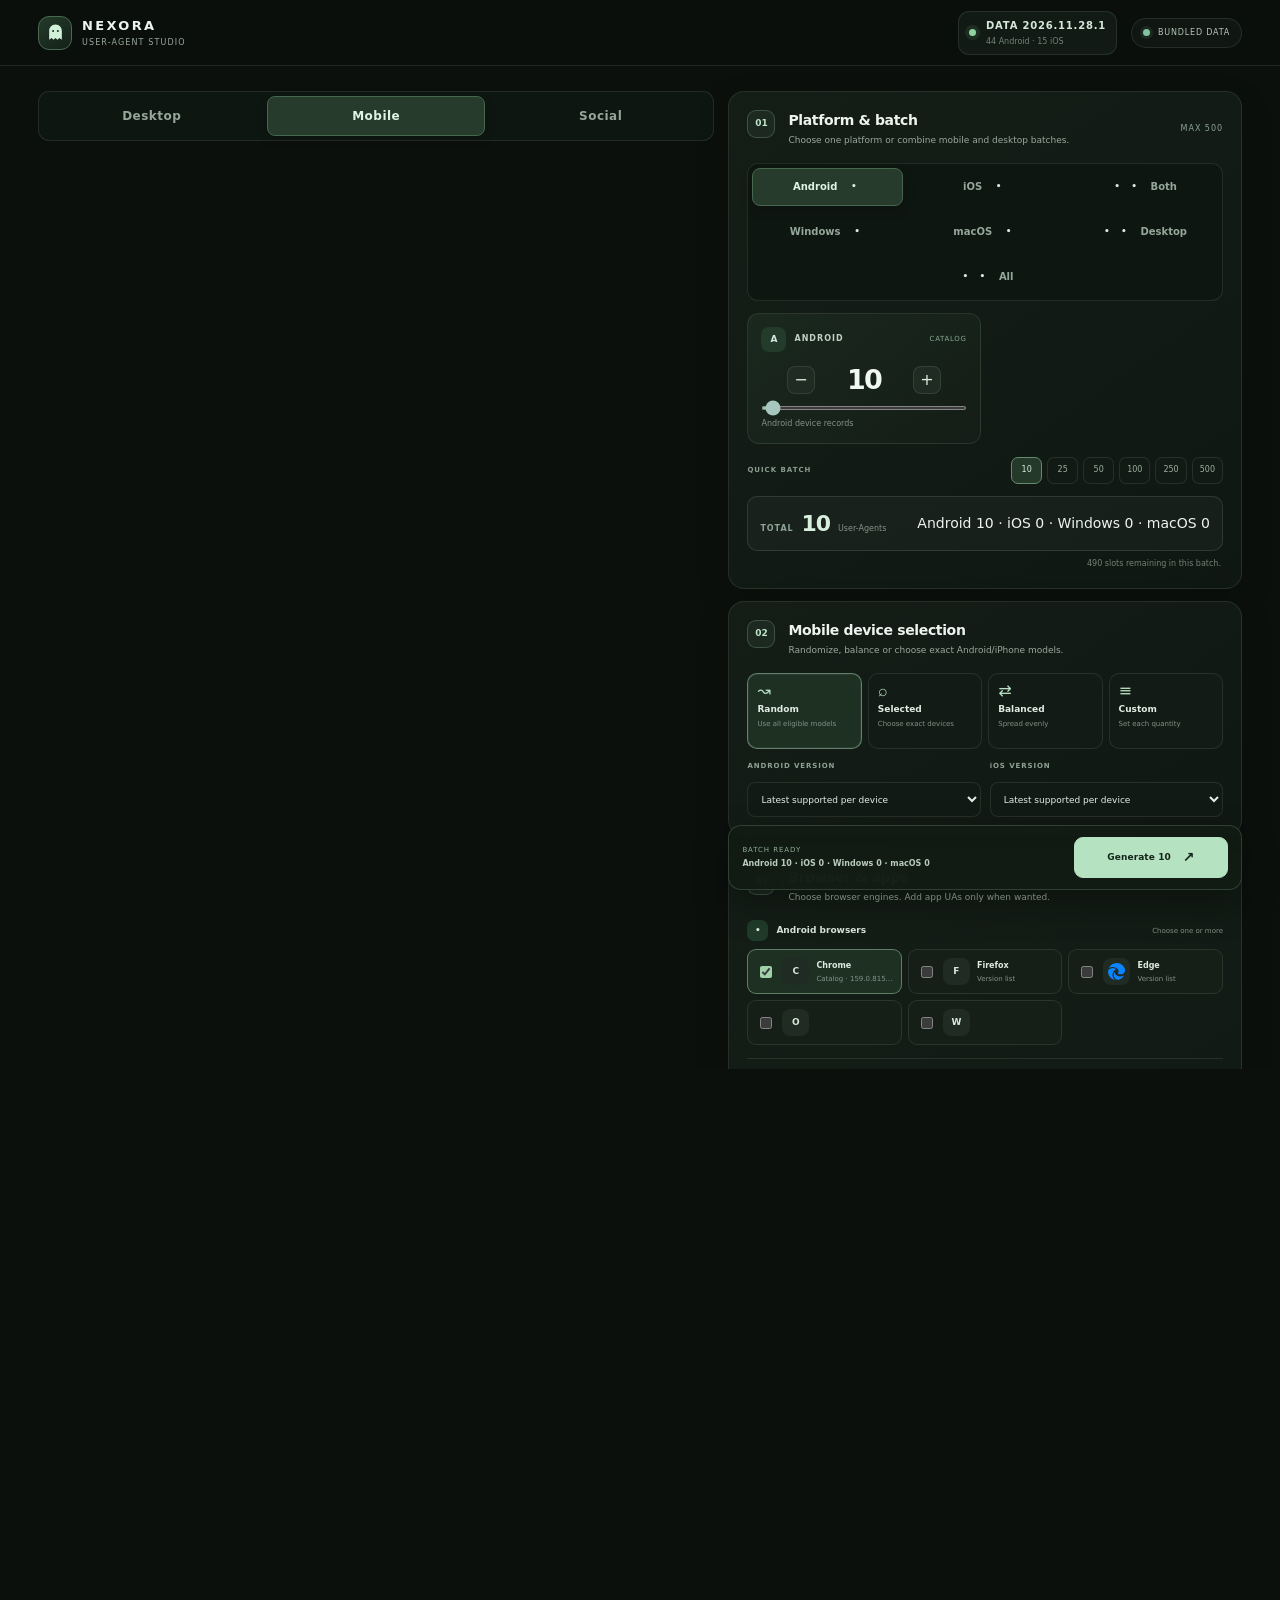
==== commit 3e7dae35: "Phase 5.3.1: UA Analyser (pure parser + view)" ====
--- a/web/index.html
+++ b/web/index.html
@@ -25,6 +25,7 @@
     <nav class="nav" aria-label="Main navigation">
       <div class="nav-label">GENERATION</div>
       <button class="nav-item active" data-view="generator"><span class="nav-icon">✳</span>User-Agent Studio</button>
+      <button class="nav-item" data-view="analyser"><span class="nav-icon">⌕</span>UA Analyser</button>
       <button class="nav-item admin-only hidden" data-view="devices"><span class="nav-icon">▯</span>Device Catalog</button>
       <button class="nav-item admin-only hidden" data-view="applications"><span class="nav-icon">▣</span>App Versions</button>
       <div class="nav-label admin-nav-label admin-only hidden">SYSTEM ADMIN</div>
@@ -469,6 +470,14 @@
         </div>
       </section>
 
+      <section class="view" id="view-analyser">
+        <div class="ua-card analyser-card">
+          <div class="ua-section-head"><div class="ua-section-title"><span class="ua-step">UA</span><div><h2>UA Analyser</h2><p>Paste any User-Agent string to see its parts. Parsing is descriptive: it reports what the string claims, not the engine actually installed.</p></div></div></div>
+          <div class="field"><label for="uaAnalyseInput">USER-AGENT STRING</label><textarea id="uaAnalyseInput" class="form-control" rows="4" placeholder="Mozilla/5.0 …"></textarea></div>
+          <div class="analyser-actions"><button class="button button-primary" id="uaAnalyseButton" type="button">Analyse</button><button class="button button-secondary" id="uaAnalyseSample" type="button">Try a sample</button></div>
+          <div id="uaAnalyseResult" class="analyser-result hidden"></div>
+        </div>
+      </section>
       <section class="view admin-only hidden" id="view-devices">
         <div class="page-intro intro-row"><div><div class="eyebrow">WORKSPACE / DEVICE LIBRARY</div><h1>Device records</h1><p>Browse the shared catalog. Full editing is available to authorized administrators.</p></div><div class="intro-actions"><button class="button button-secondary" id="exportDevices">Export catalog</button><button class="button button-primary admin-only hidden" id="addDevice">+ Add device</button></div></div>
         <div class="panel table-panel">
--- a/web/styles.css
+++ b/web/styles.css
@@ -426,6 +426,12 @@
 .version-chip{border:1px solid var(--nx-line);border-radius:999px;background:#0e1611;color:#c8d8cc;font-size:10px;font-weight:600;padding:4px 10px;cursor:pointer;transition:background .2s,border-color .2s,color .2s}
 .version-chip:hover{color:#e2f0e5;border-color:#46664d}
 .version-chip.active{background:#263b2b;border-color:#46664d;color:#e0f2e4}
+.analyser-card{max-width:860px}
+.analyser-actions{display:flex;gap:8px;margin:12px 0}
+.analyser-result{border-top:1px solid var(--nx-line);padding-top:10px}
+.analyser-row{display:flex;gap:12px;padding:6px 0;border-bottom:1px solid rgba(255,255,255,.04)}
+.analyser-row span{flex:0 0 150px;font-size:11px;font-weight:600;color:#95a69a}
+.analyser-row strong{font-size:12px;color:#e0f2e4;font-weight:600;word-break:break-word}
 .dual-platform-icons{display:flex;align-items:center}
 .dual-platform-icons img{width:15px;height:15px;object-fit:contain}
 .dual-platform-icons img+img{margin-left:-3px}
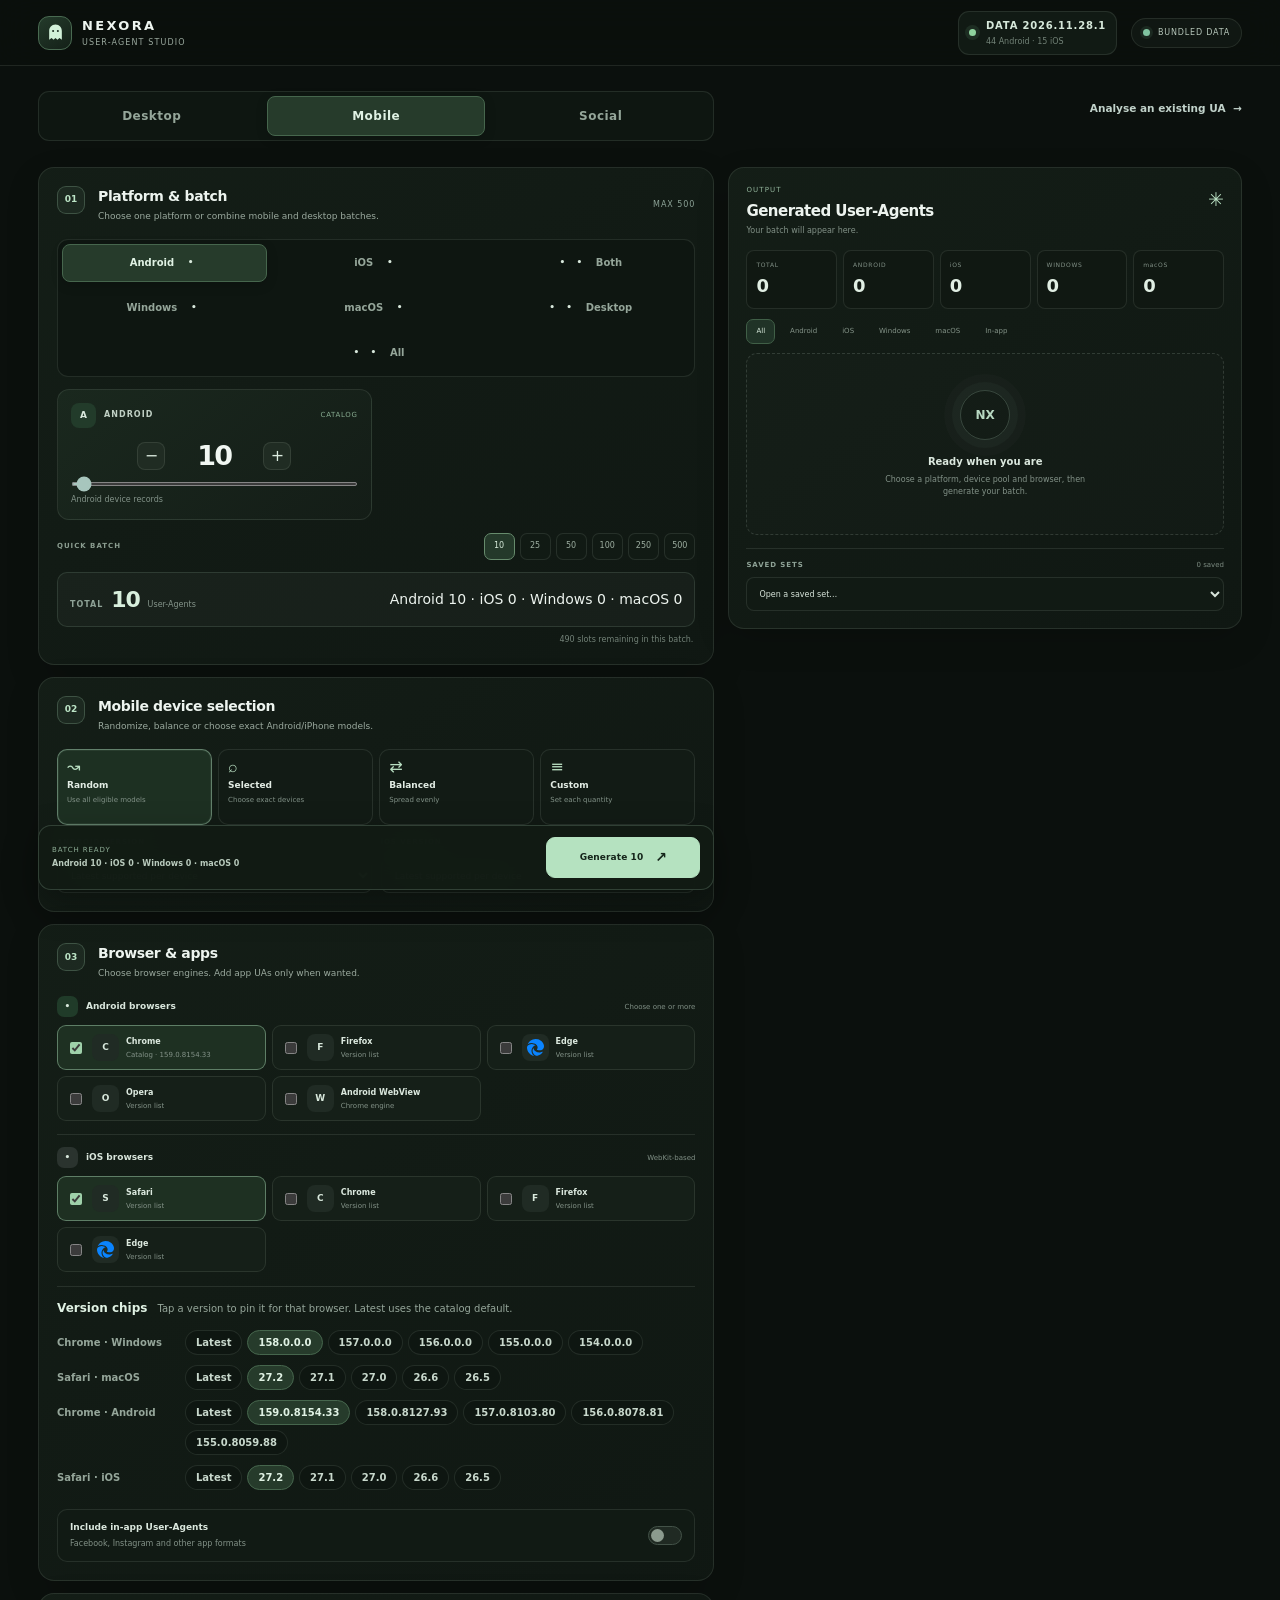
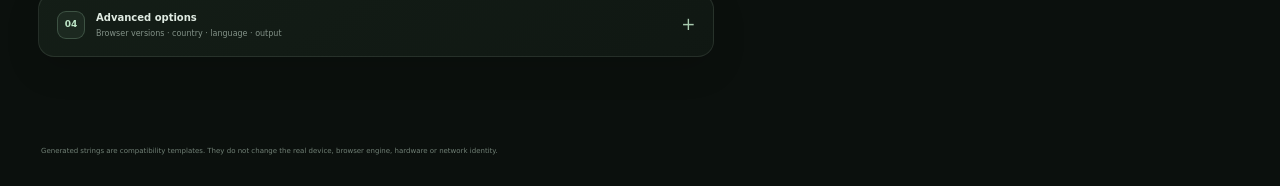
==== commit f2ce4ab0: "Phase 5.3.1 fix: public Analyser entry point" ====
--- a/web/index.html
+++ b/web/index.html
@@ -122,6 +122,7 @@
             <button type="button" class="ua-tab active" data-generator-tab="mobile" role="tab" aria-selected="true">Mobile</button>
             <button type="button" class="ua-tab" data-generator-tab="social" role="tab" aria-selected="false">Social</button>
           </div>
+          <div class="analyser-link-row"><button class="text-button" type="button" data-go="analyser">Analyse an existing UA <span>→</span></button></div>
           <div class="ua-config-column">
             <section class="ua-card">
               <div class="ua-section-head">
@@ -474,7 +475,7 @@
         <div class="ua-card analyser-card">
           <div class="ua-section-head"><div class="ua-section-title"><span class="ua-step">UA</span><div><h2>UA Analyser</h2><p>Paste any User-Agent string to see its parts. Parsing is descriptive: it reports what the string claims, not the engine actually installed.</p></div></div></div>
           <div class="field"><label for="uaAnalyseInput">USER-AGENT STRING</label><textarea id="uaAnalyseInput" class="form-control" rows="4" placeholder="Mozilla/5.0 …"></textarea></div>
-          <div class="analyser-actions"><button class="button button-primary" id="uaAnalyseButton" type="button">Analyse</button><button class="button button-secondary" id="uaAnalyseSample" type="button">Try a sample</button></div>
+          <div class="analyser-actions"><button class="button button-primary" id="uaAnalyseButton" type="button">Analyse</button><button class="button button-secondary" id="uaAnalyseSample" type="button">Try a sample</button><button class="text-button" type="button" data-go="generator">← Back to generator</button></div>
           <div id="uaAnalyseResult" class="analyser-result hidden"></div>
         </div>
       </section>
--- a/web/styles.css
+++ b/web/styles.css
@@ -426,6 +426,7 @@
 .version-chip{border:1px solid var(--nx-line);border-radius:999px;background:#0e1611;color:#c8d8cc;font-size:10px;font-weight:600;padding:4px 10px;cursor:pointer;transition:background .2s,border-color .2s,color .2s}
 .version-chip:hover{color:#e2f0e5;border-color:#46664d}
 .version-chip.active{background:#263b2b;border-color:#46664d;color:#e0f2e4}
+.analyser-link-row{display:flex;justify-content:flex-end;margin:2px 0 10px}
 .analyser-card{max-width:860px}
 .analyser-actions{display:flex;gap:8px;margin:12px 0}
 .analyser-result{border-top:1px solid var(--nx-line);padding-top:10px}
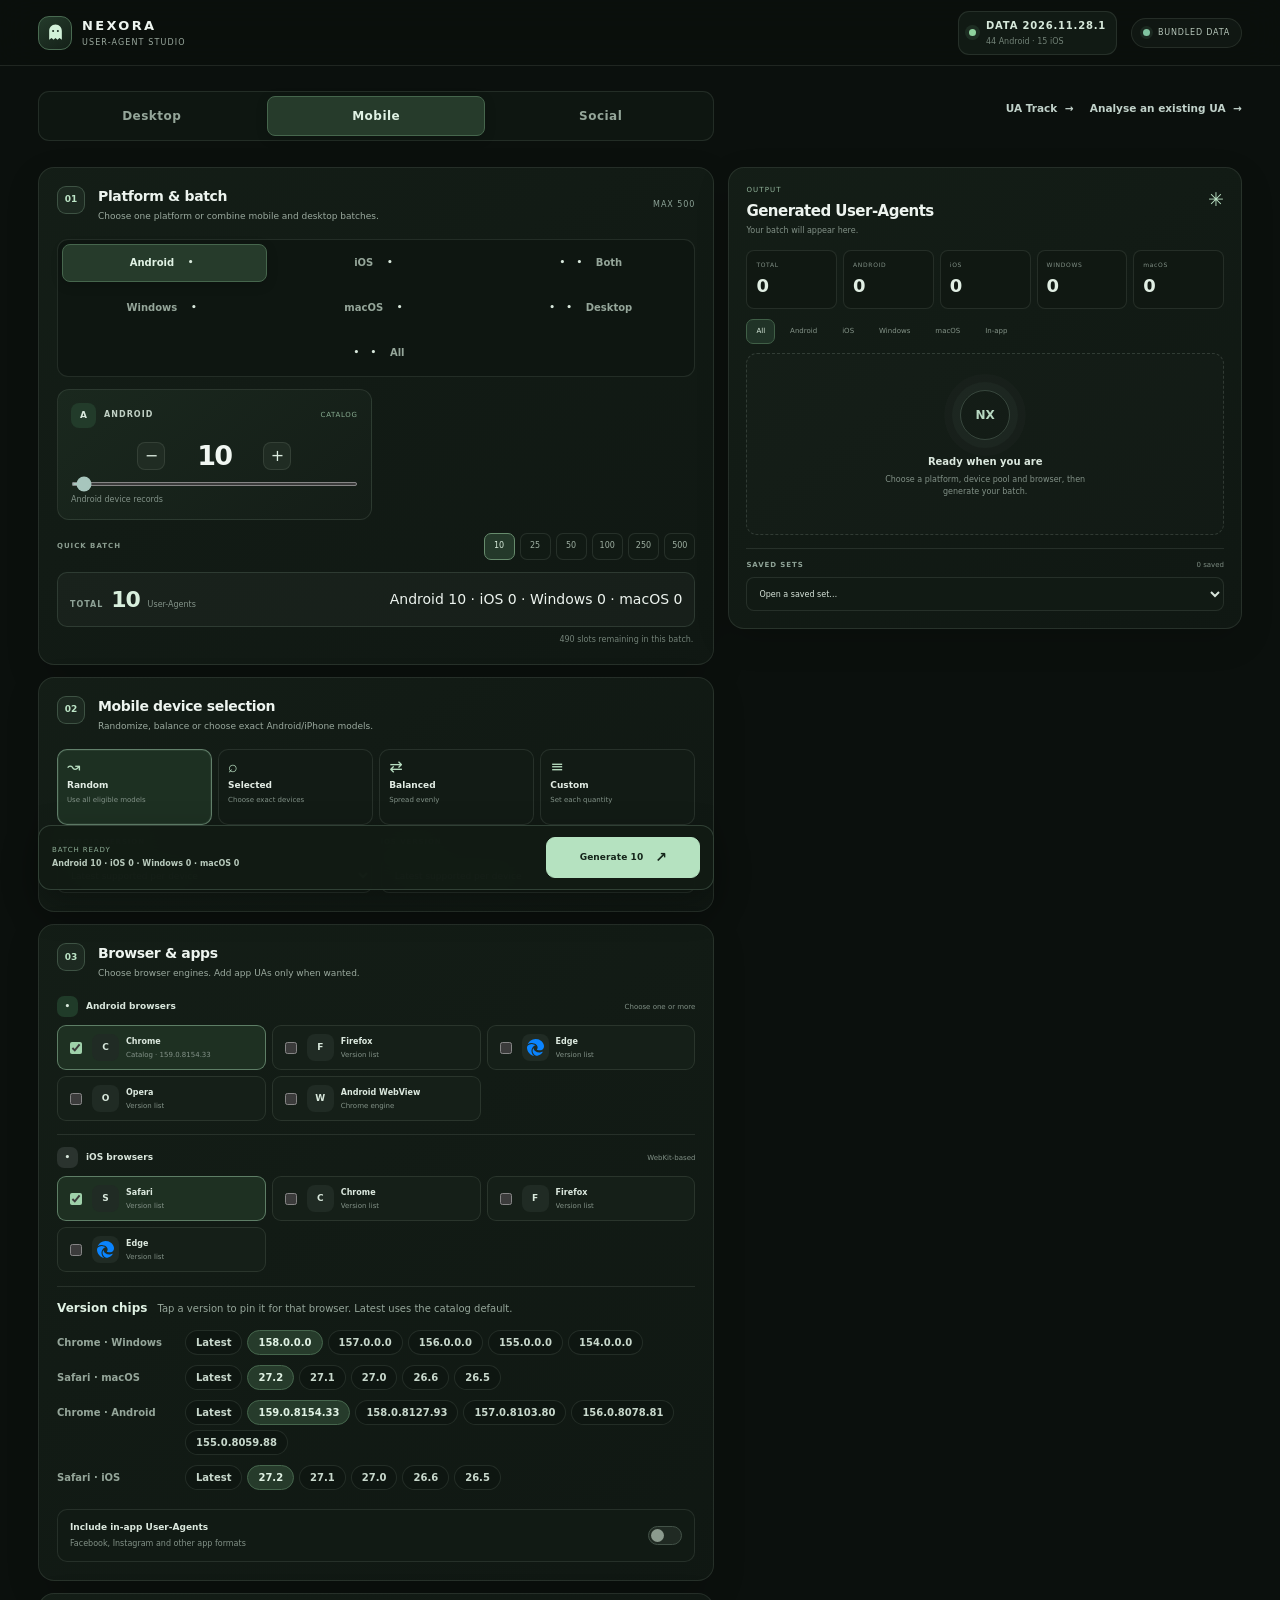
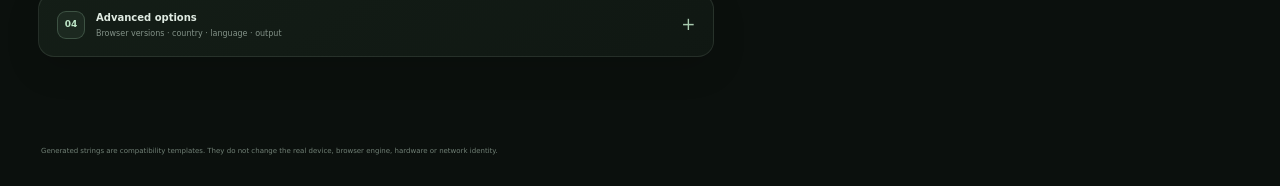
==== commit 14d8972f: "Phase 5.3.3: UA Track history manager" ====
--- a/web/index.html
+++ b/web/index.html
@@ -26,6 +26,7 @@
       <div class="nav-label">GENERATION</div>
       <button class="nav-item active" data-view="generator"><span class="nav-icon">✳</span>User-Agent Studio</button>
       <button class="nav-item" data-view="analyser"><span class="nav-icon">⌕</span>UA Analyser</button>
+      <button class="nav-item" data-view="track"><span class="nav-icon">▦</span>UA Track</button>
       <button class="nav-item admin-only hidden" data-view="devices"><span class="nav-icon">▯</span>Device Catalog</button>
       <button class="nav-item admin-only hidden" data-view="applications"><span class="nav-icon">▣</span>App Versions</button>
       <div class="nav-label admin-nav-label admin-only hidden">SYSTEM ADMIN</div>
@@ -122,7 +123,7 @@
             <button type="button" class="ua-tab active" data-generator-tab="mobile" role="tab" aria-selected="true">Mobile</button>
             <button type="button" class="ua-tab" data-generator-tab="social" role="tab" aria-selected="false">Social</button>
           </div>
-          <div class="analyser-link-row"><button class="text-button" type="button" data-go="analyser">Analyse an existing UA <span>→</span></button></div>
+          <div class="analyser-link-row"><button class="text-button" type="button" data-go="track">UA Track <span>→</span></button><button class="text-button" type="button" data-go="analyser">Analyse an existing UA <span>→</span></button></div>
           <div class="ua-config-column">
             <section class="ua-card">
               <div class="ua-section-head">
@@ -286,7 +287,7 @@
                 <div class="advanced-block">
                   <div class="advanced-block-title">Locale</div>
                   <div class="locale-grid">
-                    <div class="field"><label for="uaCountry">COUNTRY / MARKET</label><select class="form-control" id="uaCountry"><option value="">All countries</option></select></div>
+                    <div class="field"><label>COUNTRY / MARKET</label><div class="country-picker" id="uaCountryPicker"><button type="button" class="form-control country-picker-button" id="uaCountryButton" aria-haspopup="listbox" aria-expanded="false"></button><div class="country-picker-panel hidden" id="uaCountryPanel"><input type="text" class="form-control" id="uaCountrySearch" placeholder="Search countries…" autocomplete="off"><div class="country-picker-list" id="uaCountryList" role="listbox"></div></div><select class="hidden" id="uaCountry" aria-hidden="true"><option value="">All countries</option></select></div><p class="field-hint" id="uaLocaleSummary"></p></div>
                     <div class="field"><label for="uaLanguage">LANGUAGE / ACCEPT-LANGUAGE</label><select class="form-control" id="uaLanguage"><option value="auto">Automatic from country</option>
 <option value="af-ZA">Afrikaans (South Africa) — af-ZA</option>
 <option value="sq-AL">Shqip / Albanian — sq-AL</option>
@@ -471,6 +472,16 @@
         </div>
       </section>
 
+      <section class="view" id="view-track">
+        <div class="ua-card track-card">
+          <div class="ua-section-head"><div class="ua-section-title"><span class="ua-step">UA</span><div><h2>UA Track</h2><p>History of your saved User-Agent batches, stored only in this browser. Open a batch to copy, export or analyse its User-Agents.</p></div></div></div>
+          <div class="track-stats" id="trackStats"></div>
+          <div class="field"><label for="trackSearch">SEARCH SAVED USER-AGENTS</label><input id="trackSearch" class="form-control" type="text" placeholder="Search by name, device, browser, country or UA text…" autocomplete="off"></div>
+          <div id="trackList"></div>
+          <div id="trackDetail" class="hidden"></div>
+          <div class="analyser-actions"><button class="text-button" type="button" data-go="generator">← Back to generator</button></div>
+        </div>
+      </section>
       <section class="view" id="view-analyser">
         <div class="ua-card analyser-card">
           <div class="ua-section-head"><div class="ua-section-title"><span class="ua-step">UA</span><div><h2>UA Analyser</h2><p>Paste any User-Agent string to see its parts. Parsing is descriptive: it reports what the string claims, not the engine actually installed.</p></div></div></div>
--- a/web/styles.css
+++ b/web/styles.css
@@ -426,7 +426,36 @@
 .version-chip{border:1px solid var(--nx-line);border-radius:999px;background:#0e1611;color:#c8d8cc;font-size:10px;font-weight:600;padding:4px 10px;cursor:pointer;transition:background .2s,border-color .2s,color .2s}
 .version-chip:hover{color:#e2f0e5;border-color:#46664d}
 .version-chip.active{background:#263b2b;border-color:#46664d;color:#e0f2e4}
-.analyser-link-row{display:flex;justify-content:flex-end;margin:2px 0 10px}
+.analyser-link-row{display:flex;justify-content:flex-end;gap:16px;margin:2px 0 10px}
+.country-picker{position:relative}
+.country-picker-button{display:flex;align-items:center;gap:8px;text-align:left;cursor:pointer}
+.country-picker-button .country-locale{margin-left:auto}
+.country-picker-panel{position:absolute;left:0;right:0;top:calc(100% + 6px);z-index:40;background:#141d17;border:1px solid var(--nx-line);border-radius:10px;padding:8px;box-shadow:0 18px 40px rgba(0,0,0,.45)}
+.country-picker-list{max-height:264px;overflow-y:auto;margin-top:8px;display:flex;flex-direction:column;gap:2px}
+.country-option{display:flex;align-items:center;gap:9px;width:100%;padding:7px 9px;border:1px solid transparent;border-radius:8px;background:transparent;color:#cfe0d4;font-size:12px;cursor:pointer;text-align:left}
+.country-option:hover{background:#1d2a21}
+.country-option.selected{background:#223528;border-color:#46664d}
+.country-flag{flex:0 0 22px;text-align:center;font-size:14px}
+.country-name{flex:1}
+.country-locale{font-size:10px;color:#95a69a}
+.country-check{color:#8fd0a2;font-weight:700}
+.track-card{max-width:960px}
+.track-stats{display:grid;grid-template-columns:repeat(auto-fit,minmax(130px,1fr));gap:8px;margin-bottom:14px}
+.track-stat{background:#141d17;border:1px solid var(--nx-line);border-radius:10px;padding:10px 12px;display:flex;flex-direction:column;gap:2px}
+.track-stat strong{font-size:18px;color:#e0f2e4}
+.track-stat span{font-size:10px;color:#95a69a}
+.track-batch{display:flex;gap:12px;align-items:center;justify-content:space-between;background:#141d17;border:1px solid var(--nx-line);border-radius:10px;padding:12px;margin-bottom:8px;flex-wrap:wrap}
+.track-batch-main{display:flex;flex-direction:column;gap:3px;min-width:260px}
+.track-batch-main strong{font-size:13px;color:#e0f2e4}
+.track-batch-main span{font-size:11px;color:#95a69a}
+.track-batch-actions{display:flex;gap:6px;flex-wrap:wrap}
+.track-detail-head{display:flex;gap:12px;align-items:flex-start;justify-content:space-between;margin-bottom:12px;flex-wrap:wrap}
+.track-detail-head strong{display:block;font-size:14px;color:#e0f2e4}
+.track-detail-head span{font-size:11px;color:#95a69a}
+.track-ua{border:1px solid var(--nx-line);border-radius:10px;padding:10px 12px;margin-bottom:8px;background:#10160f}
+.track-ua-foot{display:flex;gap:10px;align-items:center;justify-content:space-between;margin-top:8px;flex-wrap:wrap}
+.track-ua-foot span{font-size:11px;color:#95a69a}
+.track-ua-actions{display:flex;gap:6px}
 .analyser-card{max-width:860px}
 .analyser-actions{display:flex;gap:8px;margin:12px 0}
 .analyser-result{border-top:1px solid var(--nx-line);padding-top:10px}
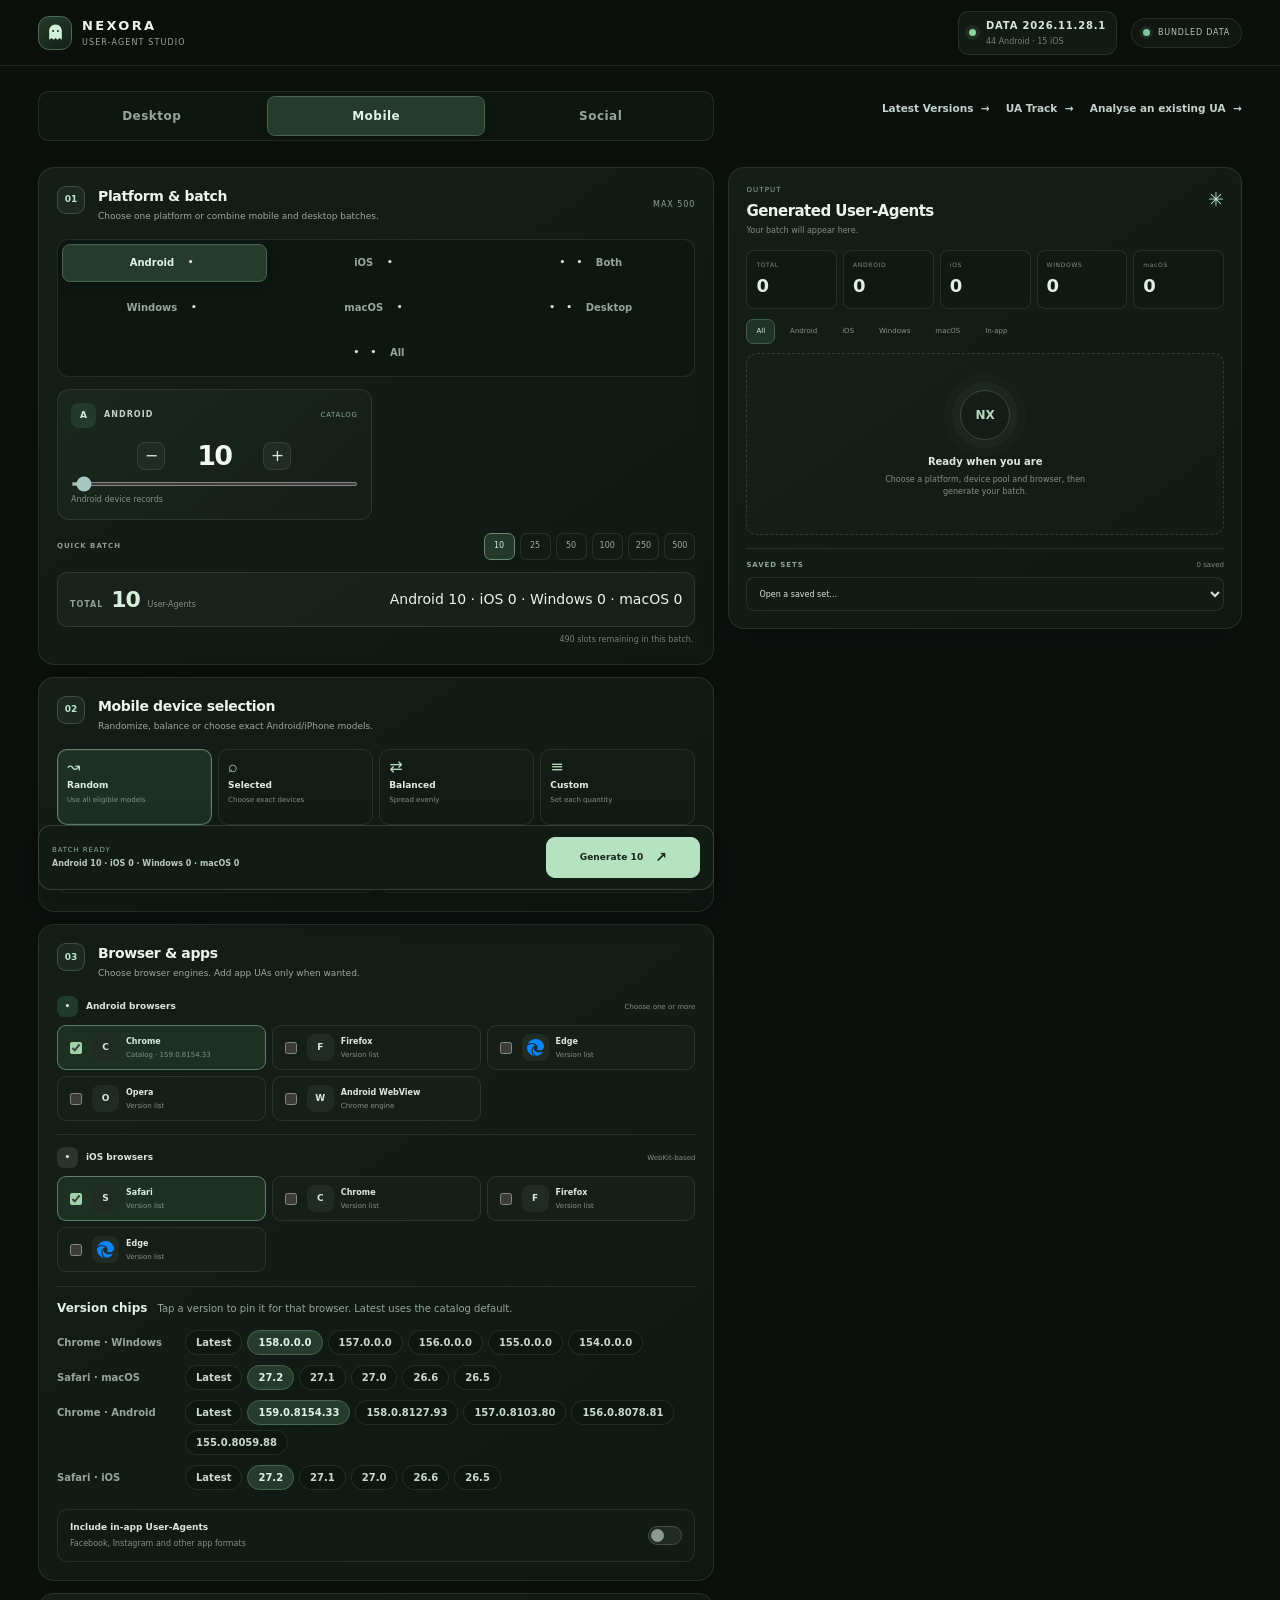
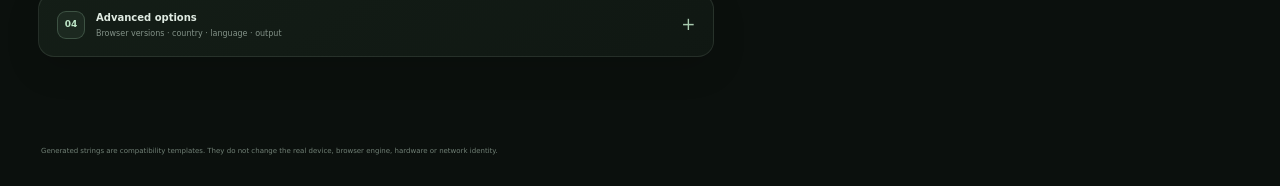
==== commit cb23b866: "Phase 5.3.4: Latest Versions board" ====
--- a/web/index.html
+++ b/web/index.html
@@ -27,6 +27,7 @@
       <button class="nav-item active" data-view="generator"><span class="nav-icon">✳</span>User-Agent Studio</button>
       <button class="nav-item" data-view="analyser"><span class="nav-icon">⌕</span>UA Analyser</button>
       <button class="nav-item" data-view="track"><span class="nav-icon">▦</span>UA Track</button>
+      <button class="nav-item" data-view="versions"><span class="nav-icon">↗</span>Latest Versions</button>
       <button class="nav-item admin-only hidden" data-view="devices"><span class="nav-icon">▯</span>Device Catalog</button>
       <button class="nav-item admin-only hidden" data-view="applications"><span class="nav-icon">▣</span>App Versions</button>
       <div class="nav-label admin-nav-label admin-only hidden">SYSTEM ADMIN</div>
@@ -123,7 +124,7 @@
             <button type="button" class="ua-tab active" data-generator-tab="mobile" role="tab" aria-selected="true">Mobile</button>
             <button type="button" class="ua-tab" data-generator-tab="social" role="tab" aria-selected="false">Social</button>
           </div>
-          <div class="analyser-link-row"><button class="text-button" type="button" data-go="track">UA Track <span>→</span></button><button class="text-button" type="button" data-go="analyser">Analyse an existing UA <span>→</span></button></div>
+          <div class="analyser-link-row"><button class="text-button" type="button" data-go="versions">Latest Versions <span>→</span></button><button class="text-button" type="button" data-go="track">UA Track <span>→</span></button><button class="text-button" type="button" data-go="analyser">Analyse an existing UA <span>→</span></button></div>
           <div class="ua-config-column">
             <section class="ua-card">
               <div class="ua-section-head">
@@ -472,6 +473,13 @@
         </div>
       </section>
 
+      <section class="view" id="view-versions">
+        <div class="ua-card versions-card">
+          <div class="ua-section-head"><div class="ua-section-title"><span class="ua-step">UA</span><div><h2>Latest Versions</h2><p>The newest browser and app versions carried by the published NEXORA catalog, with the catalog release each one comes from. This is latest-in-catalog, not a live vendor check.</p></div></div></div>
+          <div id="versionsBoard"></div>
+          <div class="analyser-actions"><button class="text-button" type="button" data-go="generator">← Back to generator</button></div>
+        </div>
+      </section>
       <section class="view" id="view-track">
         <div class="ua-card track-card">
           <div class="ua-section-head"><div class="ua-section-title"><span class="ua-step">UA</span><div><h2>UA Track</h2><p>History of your saved User-Agent batches, stored only in this browser. Open a batch to copy, export or analyse its User-Agents.</p></div></div></div>
--- a/web/styles.css
+++ b/web/styles.css
@@ -426,7 +426,17 @@
 .version-chip{border:1px solid var(--nx-line);border-radius:999px;background:#0e1611;color:#c8d8cc;font-size:10px;font-weight:600;padding:4px 10px;cursor:pointer;transition:background .2s,border-color .2s,color .2s}
 .version-chip:hover{color:#e2f0e5;border-color:#46664d}
 .version-chip.active{background:#263b2b;border-color:#46664d;color:#e0f2e4}
-.analyser-link-row{display:flex;justify-content:flex-end;gap:16px;margin:2px 0 10px}
+.analyser-link-row{display:flex;justify-content:flex-end;gap:16px;margin:2px 0 10px;flex-wrap:wrap}
+.versions-group-title{margin:20px 0 10px;font-size:15px}
+.versions-grid{display:grid;grid-template-columns:repeat(auto-fill,minmax(220px,1fr));gap:12px}
+.version-card{border:1px solid var(--nx-line);border-radius:10px;padding:12px 14px;background:var(--nx-panel);display:flex;flex-direction:column;gap:6px}
+.version-card-head{display:flex;justify-content:space-between;align-items:center;gap:8px}
+.version-status{font-size:11px;font-weight:700;padding:2px 8px;border-radius:999px;background:var(--nx-panel-2);color:var(--muted)}
+.version-status.ready{background:#e7f6ee;color:#137a43}
+.version-status.candidate{background:#fdf3e0;color:#9a6a12}
+.version-card-latest{font-size:22px;font-weight:800;letter-spacing:-.01em}
+.version-card-meta{margin:0;color:var(--muted);font-size:12px;line-height:1.5;flex:1}
+.version-generate{align-self:flex-start}
 .country-picker{position:relative}
 .country-picker-button{display:flex;align-items:center;gap:8px;text-align:left;cursor:pointer}
 .country-picker-button .country-locale{margin-left:auto}
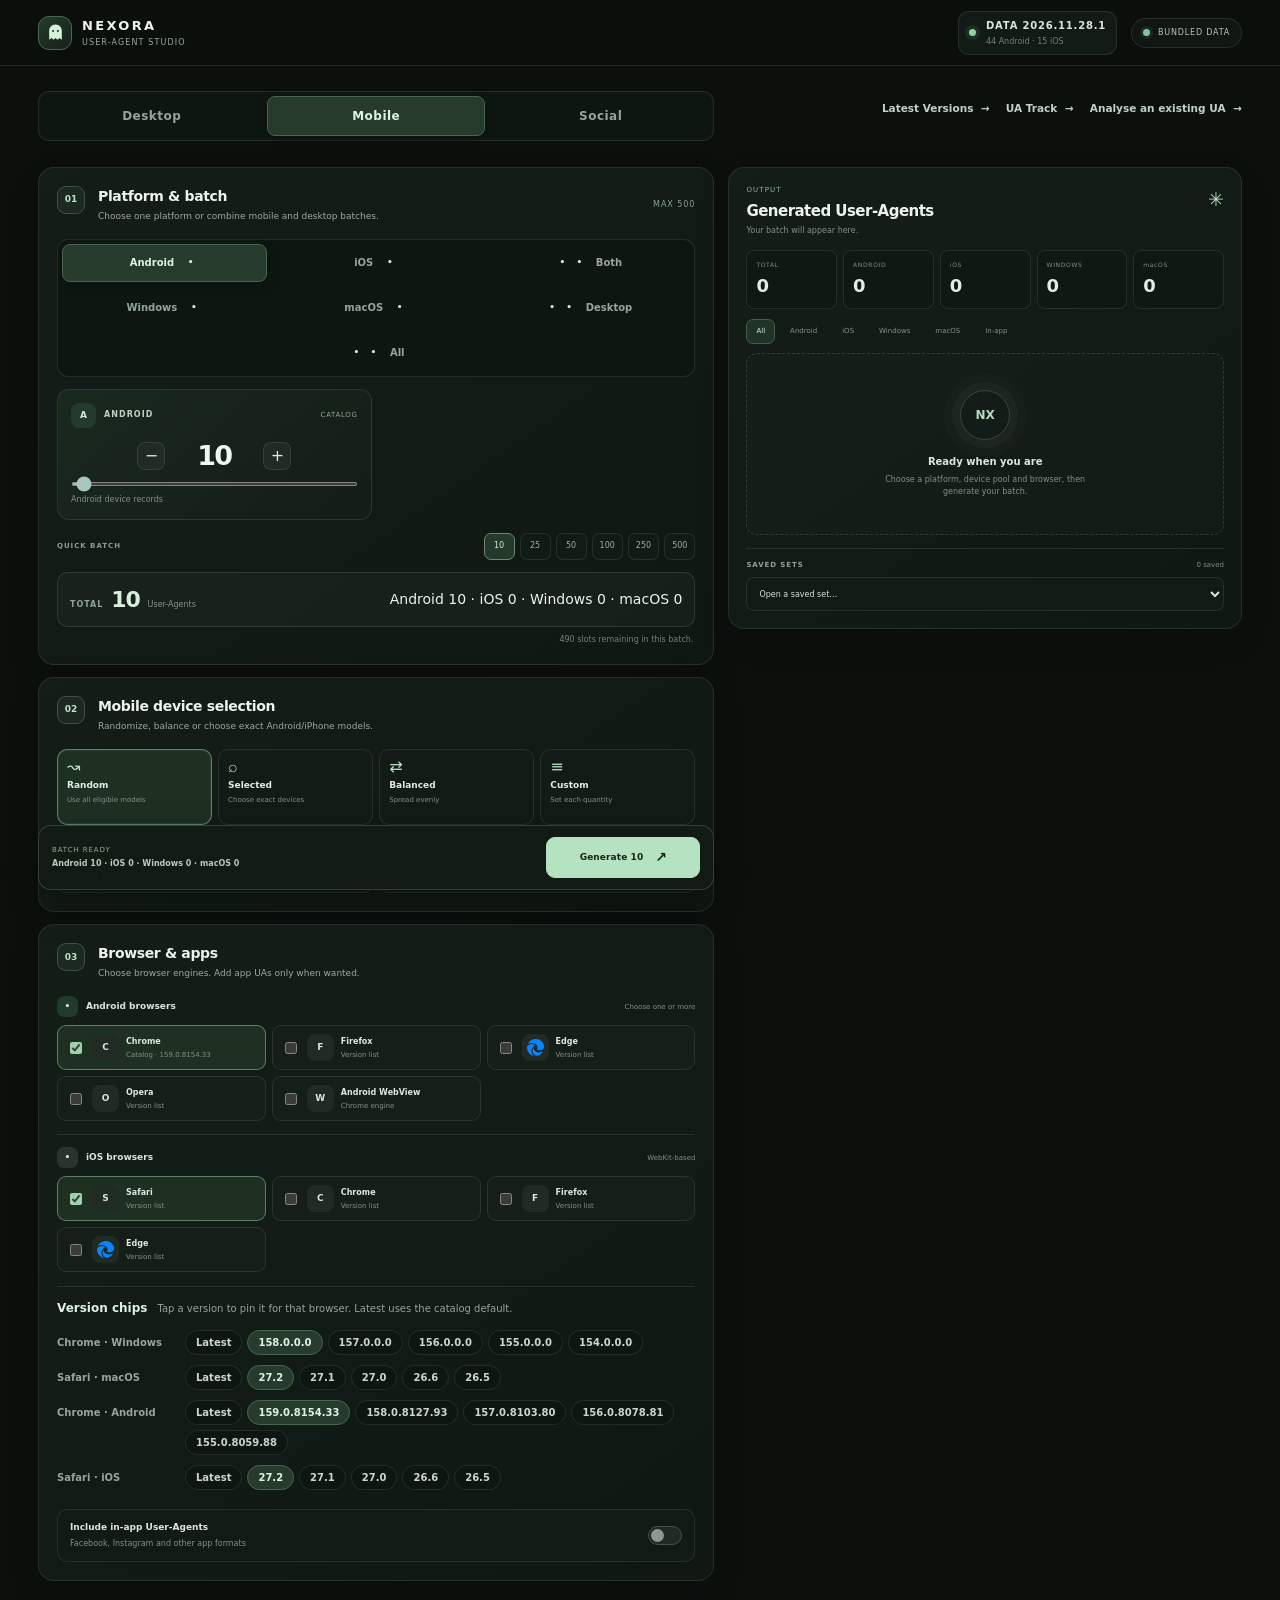
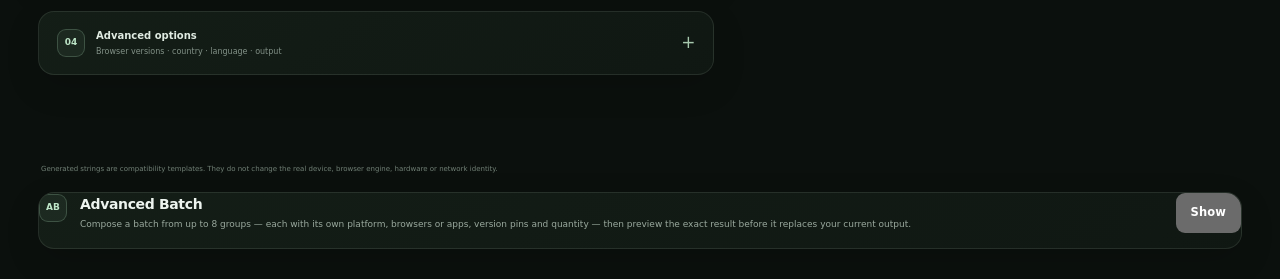
==== commit 44149fce: "Phase 5.3.5.3: Advanced Batch UI (group controls, composition + exact preview)" ====
--- a/web/index.html
+++ b/web/index.html
@@ -471,6 +471,19 @@
             </div>
           </aside>
         </div>
+        <div class="ua-card advanced-card" id="advancedBatchCard">
+          <div class="ua-section-head"><div class="ua-section-title"><span class="ua-step">AB</span><div><h2>Advanced Batch</h2><p>Compose a batch from up to 8 groups — each with its own platform, browsers or apps, version pins and quantity — then preview the exact result before it replaces your current output.</p></div></div><button class="button ghost" type="button" id="advToggle">Show</button></div>
+          <div id="advPanel" class="hidden">
+            <div class="adv-groups-head"><span id="advGroupCount">Batch groups 0 / 8</span><button class="button ghost" type="button" id="advAddGroup">Add group</button></div>
+            <div id="advGroups"></div>
+            <div id="advComposition" class="adv-composition"></div>
+            <div class="adv-actions"><button class="button button-secondary" type="button" id="advPreview">Preview batch</button><span id="advStatus" class="field-hint"></span></div>
+            <div id="advPreviewBox" class="hidden">
+              <div id="advPreviewSummary"></div>
+              <div class="adv-actions"><button class="button button-primary" type="button" id="advConfirm">Use this batch</button><button class="button ghost" type="button" id="advDiscard">Discard preview</button></div>
+            </div>
+          </div>
+        </div>
       </section>
 
       <section class="view" id="view-versions">
--- a/web/styles.css
+++ b/web/styles.css
@@ -437,6 +437,25 @@
 .version-card-latest{font-size:22px;font-weight:800;letter-spacing:-.01em}
 .version-card-meta{margin:0;color:var(--muted);font-size:12px;line-height:1.5;flex:1}
 .version-generate{align-self:flex-start}
+.advanced-card{margin-top:18px}
+.adv-groups-head{display:flex;justify-content:space-between;align-items:center;gap:10px;margin:6px 0 10px;font-weight:700}
+.adv-group{border:1px solid var(--nx-line);border-radius:10px;padding:12px 14px;margin-bottom:12px;background:var(--nx-panel)}
+.adv-group-head{display:flex;gap:10px;align-items:center;flex-wrap:wrap;margin-bottom:8px}
+.adv-group-head select{flex:1;min-width:180px}
+.adv-browser-row{display:flex;gap:10px;align-items:center;flex-wrap:wrap;margin:4px 0}
+.adv-browser-row select{min-width:170px}
+.adv-app-list{margin:8px 0;display:flex;flex-direction:column;gap:4px}
+.adv-list-label{font-size:12px;font-weight:700;color:var(--muted)}
+.adv-app-row{display:flex;gap:8px;align-items:center}
+.adv-group-foot{display:flex;gap:16px;align-items:center;flex-wrap:wrap;margin-top:8px}
+.adv-qty{width:90px;display:inline-block;margin-left:6px}
+.adv-composition{border-top:1px solid var(--nx-line);padding-top:10px;margin-top:4px}
+.adv-comp-line{font-size:13px;margin:3px 0}
+.adv-comp-total{margin-top:8px;font-size:13px}
+.adv-actions{display:flex;gap:12px;align-items:center;margin-top:12px;flex-wrap:wrap}
+.adv-preview-head{display:flex;justify-content:space-between;gap:10px;flex-wrap:wrap;margin:12px 0 6px}
+.adv-warnings p{margin:3px 0;color:#c98a1b;font-size:13px}
+.adv-preview-list code{display:block;font-size:11px;word-break:break-all;margin:4px 0;opacity:.85}
 .country-picker{position:relative}
 .country-picker-button{display:flex;align-items:center;gap:8px;text-align:left;cursor:pointer}
 .country-picker-button .country-locale{margin-left:auto}
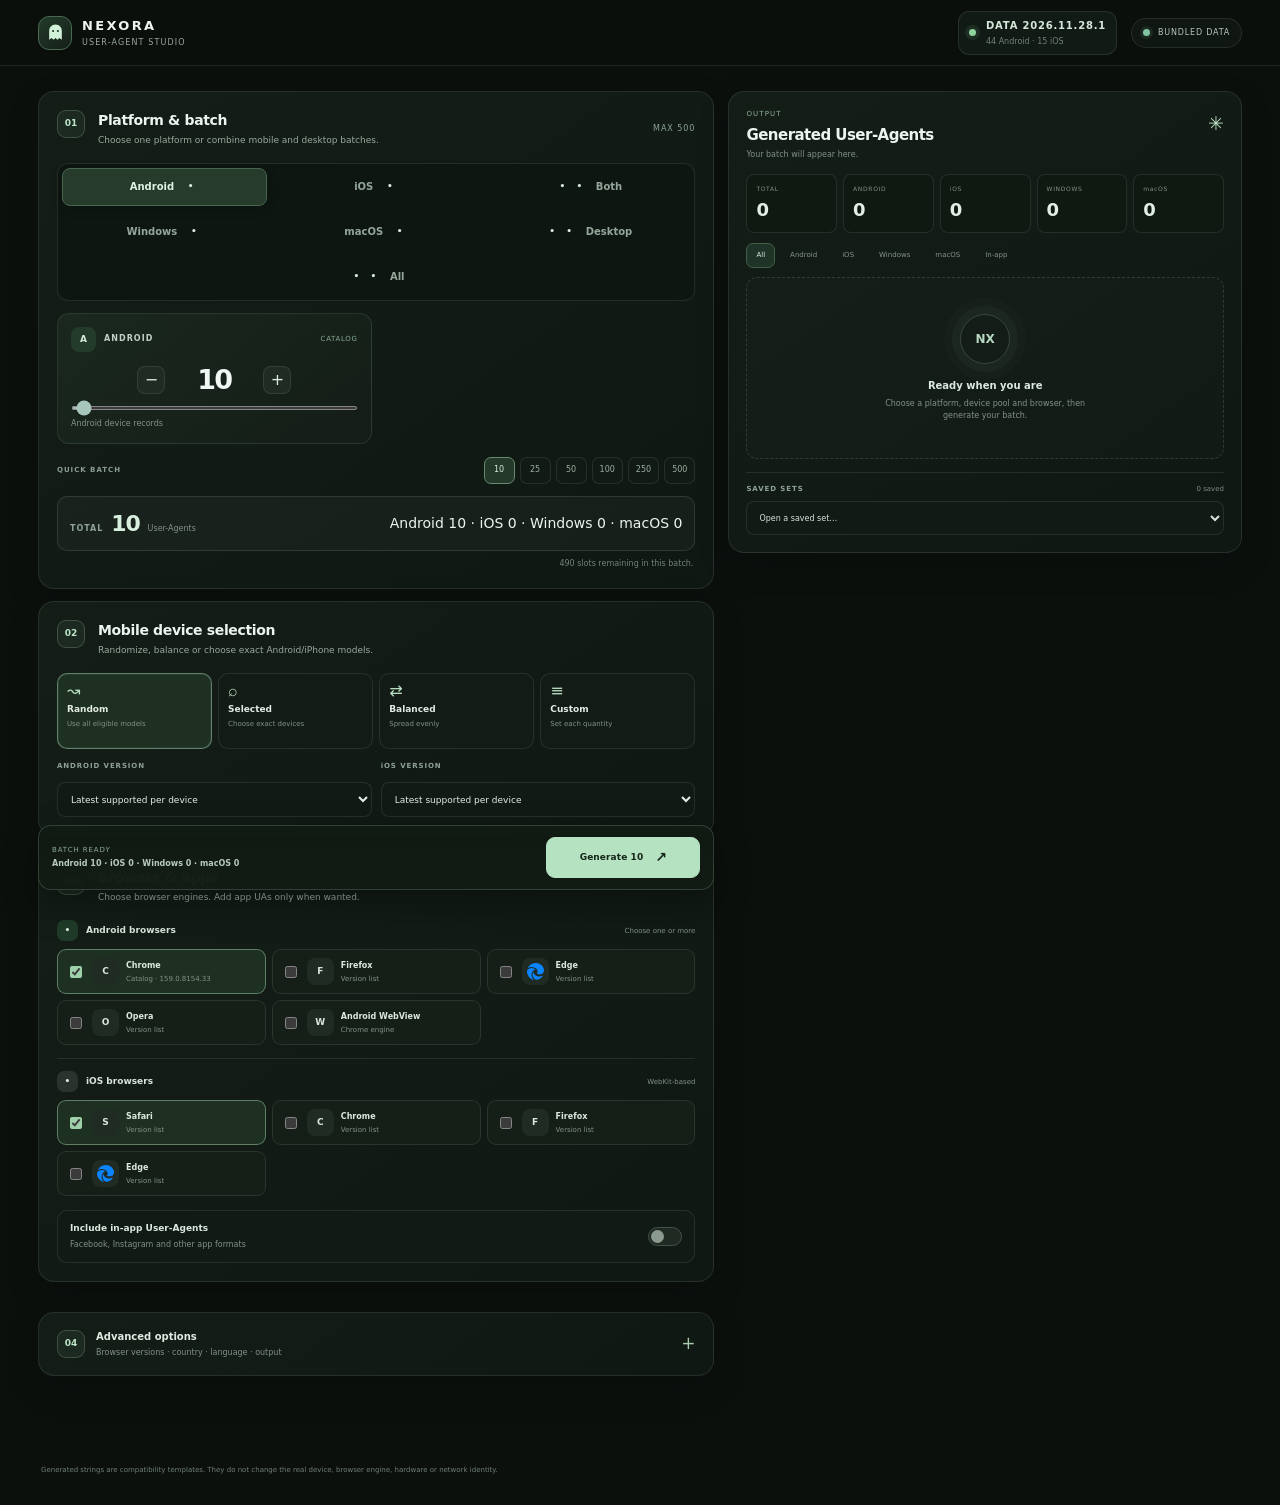
==== commit d3ca257c: "Wave 5: About page tells the truth about public access (B08)" ====
--- a/web/index.html
+++ b/web/index.html
@@ -25,9 +25,6 @@
     <nav class="nav" aria-label="Main navigation">
       <div class="nav-label">GENERATION</div>
       <button class="nav-item active" data-view="generator"><span class="nav-icon">✳</span>User-Agent Studio</button>
-      <button class="nav-item" data-view="analyser"><span class="nav-icon">⌕</span>UA Analyser</button>
-      <button class="nav-item" data-view="track"><span class="nav-icon">▦</span>UA Track</button>
-      <button class="nav-item" data-view="versions"><span class="nav-icon">↗</span>Latest Versions</button>
       <button class="nav-item admin-only hidden" data-view="devices"><span class="nav-icon">▯</span>Device Catalog</button>
       <button class="nav-item admin-only hidden" data-view="applications"><span class="nav-icon">▣</span>App Versions</button>
       <div class="nav-label admin-nav-label admin-only hidden">SYSTEM ADMIN</div>
@@ -119,12 +116,6 @@
 
       <section class="view active" id="view-generator">
         <div class="ua-workspace" id="uaGenerator">
-          <div class="ua-tabs" role="tablist" aria-label="Generator type">
-            <button type="button" class="ua-tab" data-generator-tab="desktop" role="tab" aria-selected="false">Desktop</button>
-            <button type="button" class="ua-tab active" data-generator-tab="mobile" role="tab" aria-selected="true">Mobile</button>
-            <button type="button" class="ua-tab" data-generator-tab="social" role="tab" aria-selected="false">Social</button>
-          </div>
-          <div class="analyser-link-row"><button class="text-button" type="button" data-go="versions">Latest Versions <span>→</span></button><button class="text-button" type="button" data-go="track">UA Track <span>→</span></button><button class="text-button" type="button" data-go="analyser">Analyse an existing UA <span>→</span></button></div>
           <div class="ua-config-column">
             <section class="ua-card">
               <div class="ua-section-head">
@@ -245,10 +236,6 @@
                   <label class="browser-choice"><input type="checkbox" data-browser="opera" data-platform="macos"><span class="browser-logo"><img src="https://cdn.simpleicons.org/opera/FF1B2D" alt="Opera"></span><span><b>Opera</b><small>Stable · 5 releases</small></span></label>
                   <label class="browser-choice"><input type="checkbox" data-browser="safari" data-platform="macos" checked><span class="browser-logo"><img src="https://cdn.simpleicons.org/safari/0A84FF" alt="Safari"></span><span><b>Safari</b><small>Stable · 5 releases</small></span></label>
                 </div>
-              </div>
-              <div class="version-chips-block">
-                <div class="version-chips-head"><strong>Version chips</strong><small>Tap a version to pin it for that browser. Latest uses the catalog default.</small></div>
-                <div id="uaVersionChips" class="version-chips"></div>
               </div>
               <label class="include-apps-toggle" id="uaIncludeAppsToggle"><span class="include-apps-copy"><strong>Include in-app User-Agents</strong><small>Facebook, Instagram and other app formats</small></span><input id="uaIncludeApps" type="checkbox"><i></i></label>
               <div class="in-app-panel hidden" id="uaInAppPanel">
@@ -288,7 +275,7 @@
                 <div class="advanced-block">
                   <div class="advanced-block-title">Locale</div>
                   <div class="locale-grid">
-                    <div class="field"><label>COUNTRY / MARKET</label><div class="country-picker" id="uaCountryPicker"><button type="button" class="form-control country-picker-button" id="uaCountryButton" aria-haspopup="listbox" aria-expanded="false"></button><div class="country-picker-panel hidden" id="uaCountryPanel"><input type="text" class="form-control" id="uaCountrySearch" placeholder="Search countries…" autocomplete="off"><div class="country-picker-list" id="uaCountryList" role="listbox"></div></div><select class="hidden" id="uaCountry" aria-hidden="true"><option value="">All countries</option></select></div><p class="field-hint" id="uaLocaleSummary"></p></div>
+                    <div class="field"><label for="uaCountry">COUNTRY / MARKET</label><select class="form-control" id="uaCountry"><option value="">All countries</option></select></div>
                     <div class="field"><label for="uaLanguage">LANGUAGE / ACCEPT-LANGUAGE</label><select class="form-control" id="uaLanguage"><option value="auto">Automatic from country</option>
 <option value="af-ZA">Afrikaans (South Africa) — af-ZA</option>
 <option value="sq-AL">Shqip / Albanian — sq-AL</option>
@@ -471,46 +458,8 @@
             </div>
           </aside>
         </div>
-        <div class="ua-card advanced-card" id="advancedBatchCard">
-          <div class="ua-section-head"><div class="ua-section-title"><span class="ua-step">AB</span><div><h2>Advanced Batch</h2><p>Compose a batch from up to 8 groups — each with its own platform, browsers or apps, version pins and quantity — then preview the exact result before it replaces your current output.</p></div></div><button class="button ghost" type="button" id="advToggle">Show</button></div>
-          <div id="advPanel" class="hidden">
-            <div class="adv-groups-head"><span id="advGroupCount">Batch groups 0 / 8</span><button class="button ghost" type="button" id="advAddGroup">Add group</button></div>
-            <div id="advGroups"></div>
-            <div id="advComposition" class="adv-composition"></div>
-            <div class="adv-actions"><button class="button button-secondary" type="button" id="advPreview">Preview batch</button><span id="advStatus" class="field-hint"></span></div>
-            <div id="advPreviewBox" class="hidden">
-              <div id="advPreviewSummary"></div>
-              <div class="adv-actions"><button class="button button-primary" type="button" id="advConfirm">Use this batch</button><button class="button ghost" type="button" id="advDiscard">Discard preview</button></div>
-            </div>
-          </div>
-        </div>
-      </section>
-
-      <section class="view" id="view-versions">
-        <div class="ua-card versions-card">
-          <div class="ua-section-head"><div class="ua-section-title"><span class="ua-step">UA</span><div><h2>Latest Versions</h2><p>The newest browser and app versions carried by the published NEXORA catalog, with the catalog release each one comes from. This is latest-in-catalog, not a live vendor check.</p></div></div></div>
-          <div id="versionsBoard"></div>
-          <div class="analyser-actions"><button class="text-button" type="button" data-go="generator">← Back to generator</button></div>
-        </div>
-      </section>
-      <section class="view" id="view-track">
-        <div class="ua-card track-card">
-          <div class="ua-section-head"><div class="ua-section-title"><span class="ua-step">UA</span><div><h2>UA Track</h2><p>History of your saved User-Agent batches, stored only in this browser. Open a batch to copy, export or analyse its User-Agents.</p></div></div></div>
-          <div class="track-stats" id="trackStats"></div>
-          <div class="field"><label for="trackSearch">SEARCH SAVED USER-AGENTS</label><input id="trackSearch" class="form-control" type="text" placeholder="Search by name, device, browser, country or UA text…" autocomplete="off"></div>
-          <div id="trackList"></div>
-          <div id="trackDetail" class="hidden"></div>
-          <div class="analyser-actions"><button class="text-button" type="button" data-go="generator">← Back to generator</button></div>
-        </div>
-      </section>
-      <section class="view" id="view-analyser">
-        <div class="ua-card analyser-card">
-          <div class="ua-section-head"><div class="ua-section-title"><span class="ua-step">UA</span><div><h2>UA Analyser</h2><p>Paste any User-Agent string to see its parts. Parsing is descriptive: it reports what the string claims, not the engine actually installed.</p></div></div></div>
-          <div class="field"><label for="uaAnalyseInput">USER-AGENT STRING</label><textarea id="uaAnalyseInput" class="form-control" rows="4" placeholder="Mozilla/5.0 …"></textarea></div>
-          <div class="analyser-actions"><button class="button button-primary" id="uaAnalyseButton" type="button">Analyse</button><button class="button button-secondary" id="uaAnalyseSample" type="button">Try a sample</button><button class="text-button" type="button" data-go="generator">← Back to generator</button></div>
-          <div id="uaAnalyseResult" class="analyser-result hidden"></div>
-        </div>
-      </section>
+      </section>
+
       <section class="view admin-only hidden" id="view-devices">
         <div class="page-intro intro-row"><div><div class="eyebrow">WORKSPACE / DEVICE LIBRARY</div><h1>Device records</h1><p>Browse the shared catalog. Full editing is available to authorized administrators.</p></div><div class="intro-actions"><button class="button button-secondary" id="exportDevices">Export catalog</button><button class="button button-primary admin-only hidden" id="addDevice">+ Add device</button></div></div>
         <div class="panel table-panel">
@@ -562,8 +511,8 @@
       </section>
 
       <section class="view admin-only hidden" id="view-about">
-        <div class="page-intro"><div class="eyebrow">NEXORA / PLATFORM INFORMATION</div><h1>Built for reliable data operations.</h1><p>NEXORA Next separates public data access from private data administration.</p></div>
-        <div class="panel"><div class="policy-grid"><div><span class="policy-number">01 / PUBLIC</span><strong>Explore and generate</strong><p>Visitors can browse device data and generate QA compatibility fixtures.</p></div><div><span class="policy-number">02 / ADMIN</span><strong>Human-controlled editing</strong><p>Only authenticated administrators can change shared data or approve proposals.</p></div><div><span class="policy-number">03 / AI</span><strong>Assisted, not unchecked</strong><p>AI can research and prepare proposals. It cannot directly publish untrusted information.</p></div></div></div>
+        <div class="page-intro"><div class="eyebrow">NEXORA / PLATFORM INFORMATION</div><h1>Built for reliable data operations.</h1><p>NEXORA Next keeps the public generator separate from private data administration.</p></div>
+        <div class="panel"><div class="policy-grid"><div><span class="policy-number">01 / PUBLIC</span><strong>Generate</strong><p>Visitors can generate QA compatibility fixtures with the public User-Agent generator. Browsing the device and application catalogs requires administrator sign-in.</p></div><div><span class="policy-number">02 / ADMIN</span><strong>Human-controlled editing</strong><p>Only authenticated administrators can change shared data or approve proposals.</p></div><div><span class="policy-number">03 / AI</span><strong>Assisted, not unchecked</strong><p>AI can research and prepare proposals. It cannot directly publish untrusted information.</p></div></div></div>
         <div class="panel update-note-panel"><div class="eyebrow">LEGACY FEATURE</div><h2 style="margin-top:7px">Original User-Agent generator</h2><p class="muted">The original generator has been preserved in a separate page so the redesign does not discard the existing workflow.</p><a class="button button-secondary" href="./generator-legacy.html">Open legacy generator ↗</a></div>
       </section>
     </div>
